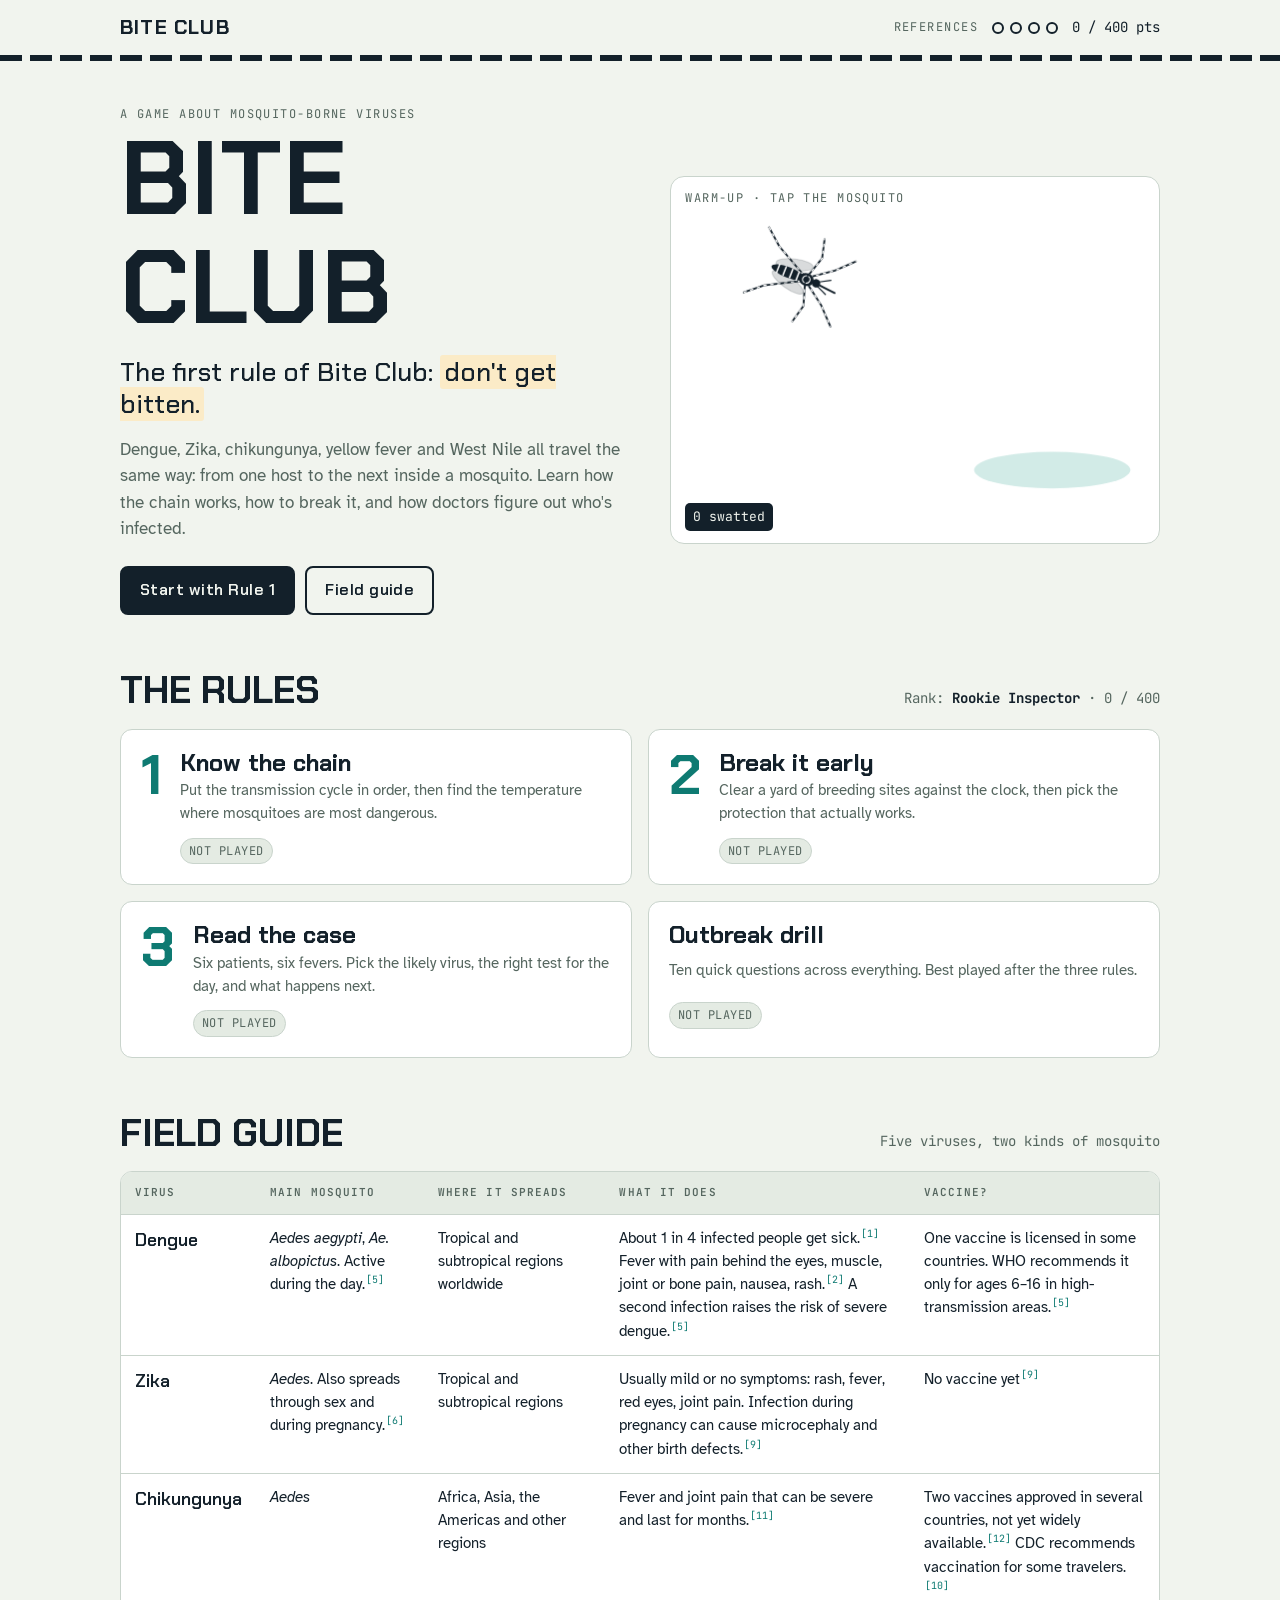
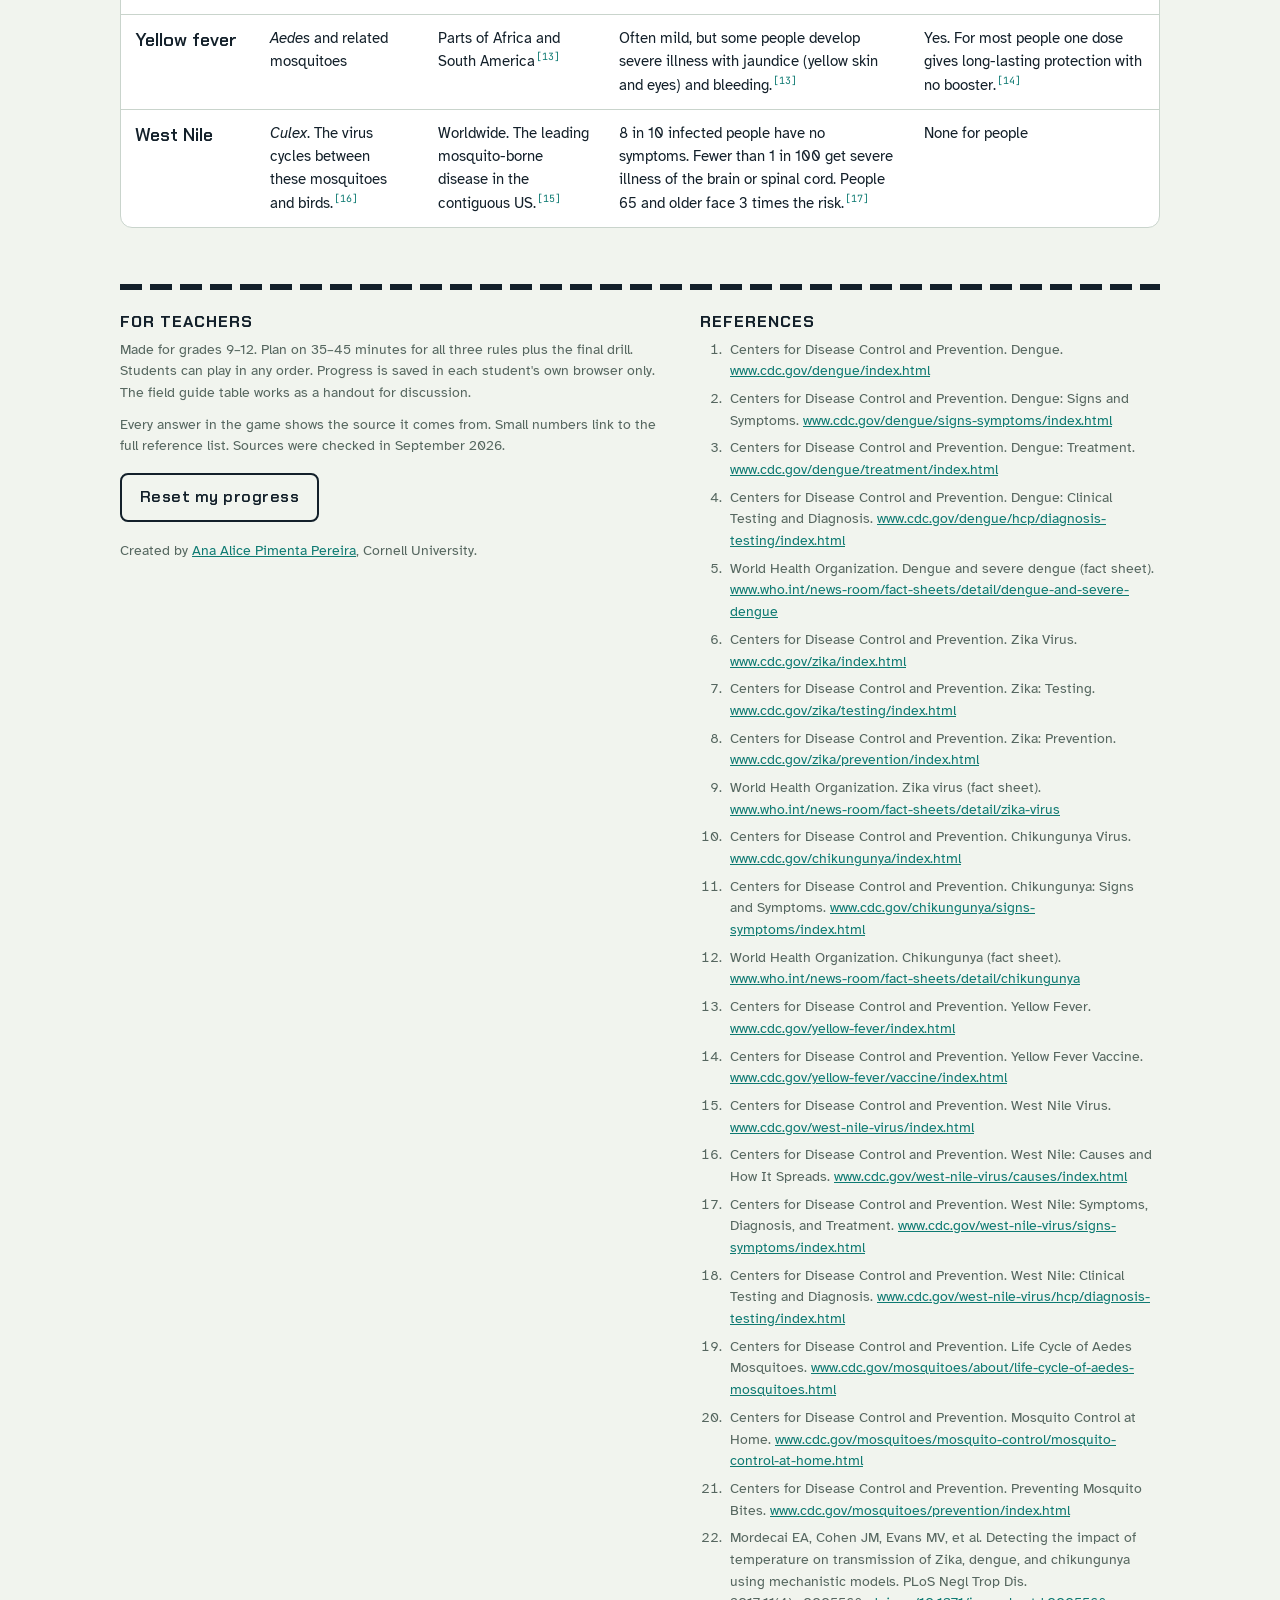
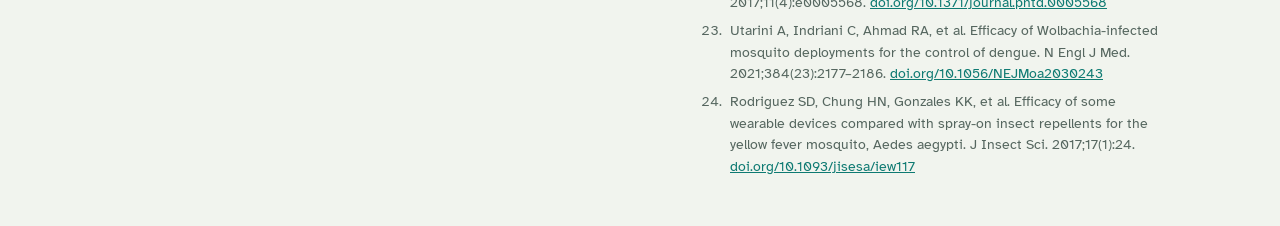
==== bite-club/index.html @ 8119bd15 "Replace Puerto Rico with a generic arbovirus area in Maya's case Co-Authored-By: Claude Opus 5.5 <no" ====
<!doctype html>
<html lang="en">
<head>
<meta charset="utf-8">
<meta name="viewport" content="width=device-width, initial-scale=1, viewport-fit=cover">
<meta name="description" content="Bite Club: a game for high school students about mosquito-borne viruses, how they spread, how to prevent them, and how they are diagnosed.">
<title>Bite Club</title>
<meta name="robots" content="noindex, nofollow">
<meta name="author" content="Ana Alice Pimenta Pereira">
<link rel="canonical" href="https://anapimentapereira.com/bite-club/">
<link rel="icon" href="../favicon.svg" type="image/svg+xml">
<meta property="og:type" content="website">
<meta property="og:site_name" content="Ana Alice Pimenta Pereira">
<meta property="og:url" content="https://anapimentapereira.com/bite-club/">
<meta property="og:title" content="Bite Club">
<meta property="og:description" content="A free game for high school students about how mosquitoes spread viruses, how to prevent bites, and how infections are diagnosed.">
<meta name="twitter:card" content="summary">

<link rel="preconnect" href="https://fonts.googleapis.com">
<link rel="preconnect" href="https://fonts.gstatic.com" crossorigin>
<link rel="stylesheet" href="https://fonts.googleapis.com/css2?family=Atkinson+Hyperlegible:ital,wght@0,400;0,700;1,400&family=Chakra+Petch:wght@500;600;700&family=JetBrains+Mono:wght@400;600&display=swap">
<style>
:root{
  --bg:#F1F4EE; --surface:#FFFFFF; --surface-2:#E4EBE3; --ink:#13202A; --muted:#55665F; --line:#C9D4CC;
  --water:#0E7A72; --water-soft:#D2EBE7; --amber:#B97C07; --amber-fill:#E9A21B; --amber-soft:#FBEBC7;
  --bite:#C43A2F; --bite-soft:#F7DCD8; --good:#2A7F47; --good-soft:#D8EFDF;
  --wing:rgba(19,32,42,.16); --band:#FFFFFF;
  --f-display:"Chakra Petch","Arial Narrow",system-ui,sans-serif;
  --f-body:"Atkinson Hyperlegible",system-ui,-apple-system,"Segoe UI",Roboto,sans-serif;
  --f-mono:"JetBrains Mono",ui-monospace,SFMono-Regular,Menlo,monospace;
}
@media (prefers-color-scheme:dark){
  :root:not([data-theme="light"]){
    color-scheme:dark;
    --bg:#0D1513; --surface:#15201D; --surface-2:#1C2A26; --ink:#E4EDE8; --muted:#93A7A0; --line:#2B3B36;
    --water:#3BC0B2; --water-soft:#12393A; --amber:#F2BE4A; --amber-fill:#F2BE4A; --amber-soft:#3A2E12;
    --bite:#F0705F; --bite-soft:#3E1C18; --good:#5CCB7F; --good-soft:#16331F;
    --wing:rgba(228,237,232,.18); --band:#0D1513;
  }
}
:root[data-theme="dark"]{
  color-scheme:dark;
  --bg:#0D1513; --surface:#15201D; --surface-2:#1C2A26; --ink:#E4EDE8; --muted:#93A7A0; --line:#2B3B36;
  --water:#3BC0B2; --water-soft:#12393A; --amber:#F2BE4A; --amber-fill:#F2BE4A; --amber-soft:#3A2E12;
  --bite:#F0705F; --bite-soft:#3E1C18; --good:#5CCB7F; --good-soft:#16331F;
  --wing:rgba(228,237,232,.18); --band:#0D1513;
}
*{box-sizing:border-box}
[hidden]{display:none!important}
html{-webkit-text-size-adjust:100%}
body{margin:0;background:var(--bg);color:var(--ink);font-family:var(--f-body);font-size:17px;line-height:1.55}
h1,h2,h3{font-family:var(--f-display);text-wrap:balance;margin:0;line-height:1.05}
p{margin:0}
a{color:var(--water)}
button{font:inherit;color:inherit}
:focus-visible{outline:3px solid var(--amber-fill);outline-offset:2px;border-radius:6px}
.wrap{max-width:1080px;margin:0 auto;padding-inline:20px}
@media (max-width:480px){.wrap{padding-inline:16px}}
.mono{font-family:var(--f-mono);font-variant-numeric:tabular-nums}
.eyebrow{font-family:var(--f-mono);font-size:12px;letter-spacing:.12em;text-transform:uppercase;color:var(--muted)}
.bands{height:6px;background:repeating-linear-gradient(90deg,var(--ink) 0 22px,transparent 22px 30px)}

/* top bar */
.topbar{position:sticky;top:env(safe-area-inset-top,0px);z-index:30;background:var(--bg)}
.topbar .wrap{display:flex;align-items:center;justify-content:space-between;gap:16px;padding-block:12px}
.brand{font-family:var(--f-display);font-weight:700;font-size:20px;letter-spacing:.06em;text-transform:uppercase;background:none;border:0;padding:0;cursor:pointer}
.hud{display:flex;align-items:center;gap:14px}
.pips{display:flex;gap:6px}
.pip{width:12px;height:12px;border-radius:50%;border:2px solid var(--ink)}
.pip.on{background:var(--ink)}
.total{font-family:var(--f-mono);font-size:14px;font-variant-numeric:tabular-nums}

/* buttons */
.btn{display:inline-flex;align-items:center;gap:8px;border:2px solid var(--ink);background:var(--ink);color:var(--bg);font-family:var(--f-display);font-weight:600;font-size:16px;letter-spacing:.03em;padding:10px 18px;border-radius:8px;cursor:pointer;text-decoration:none}
.btn:hover{filter:brightness(1.15)}
.btn.ghost{background:transparent;color:var(--ink)}
.btn.ghost:hover{background:var(--surface-2);filter:none}
.btn:disabled{opacity:.45;cursor:not-allowed}
.back{background:none;border:0;padding:6px 0;font-family:var(--f-mono);font-size:13px;letter-spacing:.06em;text-transform:uppercase;color:var(--muted);cursor:pointer}
.back:hover{color:var(--ink)}

/* hero */
.hero{display:grid;grid-template-columns:1.05fr 1fr;gap:36px;align-items:center;padding-block:44px 28px}
.hero h1{font-size:clamp(56px,9vw,104px);text-transform:uppercase;letter-spacing:.01em;font-weight:700}
.hero .rule1{font-family:var(--f-display);font-weight:500;font-size:clamp(20px,2.4vw,26px);margin-top:14px;line-height:1.25}
.hero .rule1 em{font-style:normal;background:var(--amber-soft);padding:0 4px;border-radius:3px}
.hero .lead{margin-top:16px;max-width:52ch;color:var(--muted)}
.hero .ctas{display:flex;flex-wrap:wrap;gap:10px;margin-top:24px}
.swat{position:relative;background:var(--surface);border:1px solid var(--line);border-radius:14px;aspect-ratio:4/3;max-width:100%;overflow:hidden;cursor:crosshair;touch-action:manipulation}
.swat canvas{position:absolute;inset:0;width:100%;height:100%;display:block}
.swat .cap{position:absolute;left:14px;right:14px;bottom:12px;display:flex;justify-content:space-between;align-items:flex-end;gap:12px;pointer-events:none}
.swat .cap .fact{font-size:14px;line-height:1.4;max-width:34ch;background:var(--surface);padding:6px 8px;border-radius:6px;border:1px solid var(--line)}
.swat .cap .fact:empty{display:none}
.swat .tag{position:absolute;left:14px;top:12px;pointer-events:none}
.swat .count{font-family:var(--f-mono);font-size:13px;background:var(--ink);color:var(--bg);padding:4px 8px;border-radius:5px;white-space:nowrap}
@media (max-width:820px){.hero{grid-template-columns:1fr;gap:24px;padding-block:28px 20px}}

/* rules grid */
.section{padding-block:28px}
.section-head{display:flex;align-items:baseline;justify-content:space-between;gap:16px;flex-wrap:wrap;margin-bottom:18px}
.section-head h2{font-size:clamp(28px,4vw,38px);text-transform:uppercase}
.rank{font-family:var(--f-mono);font-size:14px;color:var(--muted)}
.rank b{color:var(--ink)}
.rules{display:grid;grid-template-columns:repeat(2,1fr);gap:16px}
@media (max-width:700px){.rules{grid-template-columns:1fr}}
.rule{display:grid;grid-template-columns:auto 1fr;gap:4px 18px;text-align:left;background:var(--surface);border:1px solid var(--line);border-radius:12px;padding:20px;cursor:pointer;transition:transform .15s,border-color .15s}
.rule:hover{transform:translateY(-2px);border-color:var(--ink)}
.rule.no-num{grid-template-columns:1fr}
.rule .num{grid-row:1/span 3;font-family:var(--f-display);font-weight:700;font-size:56px;line-height:.9;color:var(--water)}
.rule h3{font-size:24px}
.rule p{color:var(--muted);font-size:15px}
.rule .status{display:flex;gap:8px;align-items:center;margin-top:8px;font-family:var(--f-mono);font-size:12px;letter-spacing:.06em;text-transform:uppercase}
.chip{display:inline-block;padding:3px 8px;border-radius:999px;border:1px solid var(--line);background:var(--surface-2);color:var(--muted);font-family:var(--f-mono);font-size:12px;letter-spacing:.04em;text-transform:uppercase}
.chip.done{background:var(--good-soft);border-color:var(--good);color:var(--good)}

/* field guide table */
.tablebox{overflow-x:auto;border:1px solid var(--line);border-radius:12px;background:var(--surface)}
table{border-collapse:collapse;width:100%;min-width:760px;font-size:15px}
th,td{text-align:left;vertical-align:top;padding:12px 14px;border-bottom:1px solid var(--line)}
tr:last-child td{border-bottom:0}
th{font-family:var(--f-mono);font-size:11px;letter-spacing:.1em;text-transform:uppercase;color:var(--muted);font-weight:600;background:var(--surface-2)}
td.v{font-family:var(--f-display);font-weight:600;font-size:18px;white-space:nowrap}
td i{font-style:italic}

/* mission views */
.mission{padding-block:22px 48px}
.mhead{display:grid;gap:10px;margin-block:8px 26px}
.mhead h2{font-size:clamp(34px,5.5vw,56px);text-transform:uppercase}
.mhead p{max-width:62ch;color:var(--muted)}
.part{background:var(--surface);border:1px solid var(--line);border-radius:14px;padding:22px;margin-bottom:20px}
@media (max-width:480px){.part{padding:16px}}
.part-head{display:flex;justify-content:space-between;align-items:baseline;gap:12px;flex-wrap:wrap;margin-bottom:6px}
.part h3{font-size:24px}
.part .sub{color:var(--muted);max-width:64ch;margin-bottom:16px}
.pts{font-family:var(--f-mono);font-size:13px;color:var(--muted)}
.pts b{color:var(--ink)}

/* cycle ordering */
.cyc{display:grid;grid-template-columns:1fr 1fr;gap:20px}
@media (max-width:760px){.cyc{grid-template-columns:1fr}}
.slots{list-style:none;margin:0;padding:0;display:grid;gap:8px;counter-reset:s}
.slot{display:grid;grid-template-columns:34px 1fr;gap:10px;align-items:center;min-height:54px;padding:8px 12px;border:2px dashed var(--line);border-radius:10px;font-size:15px}
.slot .n{font-family:var(--f-mono);font-weight:600;font-size:14px;width:28px;height:28px;border-radius:50%;display:grid;place-items:center;background:var(--surface-2);color:var(--muted)}
.slot.filled{border-style:solid;border-color:var(--water);background:var(--water-soft)}
.slot.filled .n{background:var(--water);color:var(--bg)}
.slot .tagline{display:block;font-family:var(--f-mono);font-size:11px;letter-spacing:.08em;text-transform:uppercase;color:var(--water)}
.slot.next{border-color:var(--ink)}
.pool{display:grid;gap:8px;align-content:start}
.card{text-align:left;padding:12px 14px;border:1px solid var(--line);border-radius:10px;background:var(--surface-2);cursor:pointer;font-size:15px;line-height:1.4}
.card:hover{border-color:var(--ink)}
.shake{animation:shake .35s}
@keyframes shake{0%,100%{transform:translateX(0)}25%{transform:translateX(-6px)}75%{transform:translateX(6px)}}
.loopnote{margin-top:12px;font-family:var(--f-mono);font-size:12px;color:var(--muted)}
.brackets{display:grid;grid-template-columns:repeat(2,1fr);gap:12px;margin-top:16px}
@media (max-width:600px){.brackets{grid-template-columns:1fr}}
.brk{padding:12px 14px;border-radius:10px;background:var(--surface-2);font-size:15px}
.brk b{font-family:var(--f-display);font-size:17px;display:block;margin-bottom:2px}

/* mcq */
.q-text{font-weight:700;font-size:18px;margin-bottom:12px;max-width:66ch}
.opts{display:grid;gap:8px}
.opt{display:grid;grid-template-columns:24px 1fr;gap:10px;align-items:start;text-align:left;padding:12px 14px;border:1px solid var(--line);border-radius:10px;background:var(--surface);cursor:pointer;font-size:16px;line-height:1.4}
.opt:hover:not(:disabled){border-color:var(--ink);background:var(--surface-2)}
.opt:disabled{cursor:default}
.opt-mark{width:22px;height:22px;border-radius:50%;border:2px solid var(--line);display:grid;place-items:center;font-family:var(--f-mono);font-size:13px;font-weight:600;margin-top:1px}
.opt.correct{border-color:var(--good);background:var(--good-soft)}
.opt.correct .opt-mark{border-color:var(--good);background:var(--good);color:var(--bg)}
.opt.correct .opt-mark::after{content:"✓"}
.opt.wrong{border-color:var(--bite);background:var(--bite-soft)}
.opt.wrong .opt-mark{border-color:var(--bite);background:var(--bite);color:var(--bg)}
.opt.wrong .opt-mark::after{content:"✕"}
.opt.sel .opt-mark{border-color:var(--ink);background:var(--ink)}
.opt.missed{border-style:dashed;border-color:var(--good)}
.opt .why{display:block;font-size:14px;color:var(--muted);margin-top:4px}
.fb{margin-top:12px;padding:12px 14px;border-radius:10px;font-size:15px;max-width:72ch}
.fb-good{background:var(--good-soft)}
.fb-bad{background:var(--bite-soft)}
.fb-info{background:var(--surface-2)}
.row{display:flex;flex-wrap:wrap;gap:10px;align-items:center;margin-top:16px}

/* temperature lab */
.lab{display:grid;grid-template-columns:1fr;gap:16px}
.slider-row{display:grid;grid-template-columns:auto 1fr auto;gap:14px;align-items:center}
.slider-row label{font-family:var(--f-mono);font-size:13px;color:var(--muted)}
.tempval{font-family:var(--f-display);font-weight:700;font-size:34px;min-width:4.2ch;text-align:right;font-variant-numeric:tabular-nums}
input[type=range]{width:100%;accent-color:var(--water);height:28px}
.stats{display:grid;grid-template-columns:repeat(3,1fr);gap:10px}
@media (max-width:600px){.stats{grid-template-columns:1fr}}
.stat{padding:12px 14px;border-radius:10px;background:var(--surface-2)}
.stat .k{font-size:13px;color:var(--muted);line-height:1.3}
.stat .val{font-family:var(--f-mono);font-size:26px;font-weight:600;margin-top:4px;font-variant-numeric:tabular-nums}
.stat.hot .val{color:var(--bite)}
.svgbox{overflow-x:auto}
.svgbox svg{display:block;width:100%;min-width:520px;height:auto}
svg .ax{fill:var(--muted);font-family:var(--f-mono);font-size:11px}
svg .axl{fill:var(--muted);font-family:var(--f-body);font-size:12px}
svg .grid{stroke:var(--line);stroke-width:1}
svg .ink{fill:var(--ink)}
.note{font-size:13px;color:var(--muted);max-width:72ch}

/* yard game */
.yard-hud{display:grid;grid-template-columns:repeat(3,1fr);gap:10px;margin-bottom:14px}
.yard-hud .stat .val{font-size:24px}
.yard-wrap{position:relative}
.yard{display:grid;grid-template-columns:repeat(4,1fr);gap:10px;padding:12px;border-radius:12px;background:var(--surface-2)}
@media (max-width:760px){.yard{grid-template-columns:repeat(3,1fr)}}
@media (max-width:480px){.yard{grid-template-columns:repeat(2,1fr)}}
.tile{display:grid;justify-items:center;gap:6px;padding:14px 8px 12px;border:1px solid var(--line);border-radius:10px;background:var(--surface);cursor:pointer;font-size:14px;line-height:1.25;text-align:center;min-height:120px;position:relative}
.tile:hover:not(:disabled){border-color:var(--ink)}
.tile:disabled{cursor:default}
.tile svg{width:52px;height:52px;color:var(--ink)}
.tile svg .s{fill:none;stroke:currentColor;stroke-width:2.2;stroke-linecap:round;stroke-linejoin:round}
.tile svg .w,.tile svg .wk{fill:var(--water);opacity:.6;stroke:none;transition:opacity .3s}
.tile.tipped{background:var(--good-soft);border-color:var(--good)}
.tile.tipped svg .w{opacity:0}
.tile.oops{background:var(--bite-soft);border-color:var(--bite)}
.tile .flag{position:absolute;top:6px;right:6px}
.tile .flag:empty{display:none}
.yard-cover{position:absolute;inset:0;display:grid;place-items:center;background:color-mix(in srgb,var(--bg) 78%,transparent);border-radius:12px;padding:16px;text-align:center}
.yard-cover .box{display:grid;gap:12px;justify-items:center;max-width:44ch}
.results{display:grid;gap:8px;margin-top:14px}
.res{display:grid;grid-template-columns:auto 1fr;gap:10px;align-items:start;font-size:15px;padding:10px 12px;border-radius:8px;background:var(--surface-2)}
.res b{font-family:var(--f-display)}

/* scenarios */
.scen-top{display:flex;justify-content:space-between;gap:12px;align-items:baseline;flex-wrap:wrap}
.scen-title{font-family:var(--f-display);font-weight:600;font-size:21px;margin:6px 0 12px;max-width:60ch;line-height:1.25}

/* diagnosis */
.dx-grid{display:grid;grid-template-columns:minmax(0,300px) minmax(0,1fr);gap:20px;align-items:start}
@media (max-width:820px){.dx-grid{grid-template-columns:1fr}}
.chart{border:1px solid var(--line);border-radius:10px;overflow:hidden;background:var(--surface)}
.chart .ch-head{padding:12px 14px;background:var(--ink);color:var(--bg)}
.chart .ch-head .who{font-family:var(--f-display);font-weight:600;font-size:20px}
.chart .ch-head .id{font-family:var(--f-mono);font-size:11px;letter-spacing:.1em;opacity:.8}
.chart dl{margin:0;display:grid;grid-template-columns:auto 1fr}
.chart dt,.chart dd{margin:0;padding:8px 14px;border-bottom:1px solid var(--line);font-size:14px}
.chart dt{font-family:var(--f-mono);font-size:11px;letter-spacing:.08em;text-transform:uppercase;color:var(--muted);padding-top:10px}
.chart dd{padding-left:0}
.chart .story{padding:12px 14px;font-size:15px}
.legend{display:flex;flex-wrap:wrap;gap:6px 16px;font-size:13px;color:var(--muted);margin-top:8px}
.legend span{display:inline-flex;align-items:center;gap:6px}
.legend i{width:14px;height:10px;border-radius:2px;display:inline-block}

/* final */
.qhead{display:flex;justify-content:space-between;gap:12px;align-items:center;margin-bottom:14px;flex-wrap:wrap}
.streak{font-family:var(--f-mono);font-size:13px;padding:4px 10px;border-radius:999px;background:var(--amber-soft);color:var(--ink)}
.bar{height:6px;border-radius:3px;background:var(--surface-2);overflow:hidden;margin-bottom:18px}
.bar i{display:block;height:100%;background:var(--water);transition:width .3s}
.bigscore{font-family:var(--f-display);font-weight:700;font-size:64px;line-height:1}

.done-banner{display:flex;flex-wrap:wrap;justify-content:space-between;align-items:center;gap:14px;padding:18px 20px;border-radius:14px;background:var(--ink);color:var(--bg)}
.done-banner h3{font-size:24px}
.done-banner .btn{background:var(--bg);color:var(--ink);border-color:var(--bg)}

.src{display:block;margin-top:8px;font-family:var(--f-mono);font-size:12px;letter-spacing:.02em;color:var(--muted);line-height:1.5}
.src a{color:inherit;text-decoration:underline;text-decoration-color:var(--water);text-underline-offset:2px}
.src a:hover{color:var(--water)}
.src .rn{color:var(--water);font-weight:600}
sup.cite{font-family:var(--f-mono);font-size:10px;line-height:0;margin-left:1px}
sup.cite a{color:var(--water);text-decoration:none}
sup.cite a:hover{text-decoration:underline}
.swat .cap .fact .src{margin-top:4px;font-size:11px}
.swat .cap .fact{pointer-events:auto}
.refs{margin:0;padding-left:26px;display:grid;gap:6px;font-size:14px}
.refs li{padding-left:4px;scroll-margin-top:90px}
.refs li:target{background:var(--amber-soft);border-radius:4px}
.refs a{word-break:break-word}
footer{padding-block:28px 48px;color:var(--muted);font-size:14px}
footer .cols{display:grid;grid-template-columns:1.2fr 1fr;gap:28px}
@media (max-width:760px){footer .cols{grid-template-columns:1fr}}
footer h3{font-size:16px;color:var(--ink);text-transform:uppercase;letter-spacing:.06em;margin-bottom:8px}
footer ul{margin:0;padding-left:18px;display:grid;gap:4px}

#toast{position:fixed;left:50%;bottom:calc(20px + env(safe-area-inset-bottom,0px));transform:translateX(-50%) translateY(20px);opacity:0;transition:all .25s;background:var(--ink);color:var(--bg);padding:10px 16px;border-radius:8px;font-size:15px;max-width:min(520px,calc(100% - 32px));z-index:50;pointer-events:none}
#toast.show{opacity:1;transform:translateX(-50%) translateY(0)}
@media (prefers-reduced-motion:reduce){*{animation:none!important;transition:none!important}}
</style>

</head>
<body>
<header class="topbar">
  <div class="wrap">
    <button class="brand" id="brand" type="button" aria-label="Bite Club home">Bite Club</button>
    <div class="hud">
      <a href="#refs" class="eyebrow" style="text-decoration:none">References</a>
      <div class="pips" id="pips" aria-label="Rules completed"></div>
      <span class="total" id="total">0 / 400 pts</span>
    </div>
  </div>
  <div class="bands" aria-hidden="true"></div>
</header>

<main>
<!-- HUB -->
<section id="view-hub">
  <div class="wrap">
    <div class="hero">
      <div>
        <p class="eyebrow">A game about mosquito-borne viruses</p>
        <h1>Bite<br>Club</h1>
        <p class="rule1">The first rule of Bite Club: <em>don't get bitten.</em></p>
        <p class="lead">Dengue, Zika, chikungunya, yellow fever and West Nile all travel the same way: from one host to the next inside a mosquito. Learn how the chain works, how to break it, and how doctors figure out who's infected.</p>
        <div class="ctas">
          <button class="btn" type="button" data-go="cycle">Start with Rule 1</button>
          <a class="btn ghost" href="#guide">Field guide</a>
        </div>
      </div>
      <div class="swat" id="swat" role="img" aria-label="A mosquito flying around. Tap it to swat it and reveal a fact.">
        <canvas id="swatCanvas"></canvas>
        <div class="tag eyebrow">Warm-up · tap the mosquito</div>
        <div class="cap"><p class="fact" id="swatFact" aria-live="polite"></p><span class="count" id="swatCount">0 swatted</span></div>
      </div>
    </div>
  </div>

  <div class="wrap section">
    <div class="section-head">
      <h2>The rules</h2>
      <p class="rank" id="rankLine">Rank: <b>Rookie Inspector</b></p>
    </div>
    <div class="rules" id="rules"></div>
  </div>

  <div class="wrap section" id="guide">
    <div class="section-head"><h2>Field guide</h2><p class="rank">Five viruses, two kinds of mosquito</p></div>
    <div class="tablebox">
      <table>
        <thead><tr><th>Virus</th><th>Main mosquito</th><th>Where it spreads</th><th>What it does</th><th>Vaccine?</th></tr></thead>
        <tbody>
          <tr><td class="v">Dengue</td><td><i>Aedes aegypti</i>, <i>Ae. albopictus</i>. Active during the day.<sup class="cite" data-r="who-dengue"></sup></td><td>Tropical and subtropical regions worldwide</td><td>About 1 in 4 infected people get sick.<sup class="cite" data-r="cdc-dengue"></sup> Fever with pain behind the eyes, muscle, joint or bone pain, nausea, rash.<sup class="cite" data-r="cdc-dengue-sx"></sup> A second infection raises the risk of severe dengue.<sup class="cite" data-r="who-dengue"></sup></td><td>One vaccine is licensed in some countries. WHO recommends it only for ages 6–16 in high-transmission areas.<sup class="cite" data-r="who-dengue"></sup></td></tr>
          <tr><td class="v">Zika</td><td><i>Aedes</i>. Also spreads through sex and during pregnancy.<sup class="cite" data-r="cdc-zika"></sup></td><td>Tropical and subtropical regions</td><td>Usually mild or no symptoms: rash, fever, red eyes, joint pain. Infection during pregnancy can cause microcephaly and other birth defects.<sup class="cite" data-r="who-zika"></sup></td><td>No vaccine yet<sup class="cite" data-r="who-zika"></sup></td></tr>
          <tr><td class="v">Chikungunya</td><td><i>Aedes</i></td><td>Africa, Asia, the Americas and other regions</td><td>Fever and joint pain that can be severe and last for months.<sup class="cite" data-r="cdc-chik-sx"></sup></td><td>Two vaccines approved in several countries, not yet widely available.<sup class="cite" data-r="who-chik"></sup> CDC recommends vaccination for some travelers.<sup class="cite" data-r="cdc-chik"></sup></td></tr>
          <tr><td class="v">Yellow fever</td><td><i>Aedes</i> and related mosquitoes</td><td>Parts of Africa and South America<sup class="cite" data-r="cdc-yf"></sup></td><td>Often mild, but some people develop severe illness with jaundice (yellow skin and eyes) and bleeding.<sup class="cite" data-r="cdc-yf"></sup></td><td>Yes. For most people one dose gives long-lasting protection with no booster.<sup class="cite" data-r="cdc-yf-vax"></sup></td></tr>
          <tr><td class="v">West Nile</td><td><i>Culex</i>. The virus cycles between these mosquitoes and birds.<sup class="cite" data-r="cdc-wnv-cause"></sup></td><td>Worldwide. The leading mosquito-borne disease in the contiguous US.<sup class="cite" data-r="cdc-wnv"></sup></td><td>8 in 10 infected people have no symptoms. Fewer than 1 in 100 get severe illness of the brain or spinal cord. People 65 and older face 3 times the risk.<sup class="cite" data-r="cdc-wnv-sx"></sup></td><td>None for people</td></tr>
        </tbody>
      </table>
    </div>
  </div>
</section>

<!-- RULE 1: CYCLE -->
<section id="view-cycle" hidden>
  <div class="wrap mission">
    <button class="back" type="button" data-go="hub">← All rules</button>
    <div class="mhead">
      <p class="eyebrow">Rule 1 of 3 · The transmission cycle</p>
      <h2>Know the chain</h2>
      <p>A mosquito doesn't make viruses. It carries them from one infected person to the next. Every link in that chain takes time, and each one is a place where the chain can break.</p>
    </div>

    <div class="part">
      <div class="part-head"><h3>Part A: Put the chain in order</h3><span class="pts" id="cyA-pts">up to <b>50</b> pts</span></div>
      <p class="sub">Dengue is spreading through a neighborhood. Tap the steps in the order they happen, starting with an infected person. Wrong picks cost points.</p>
      <div class="cyc">
        <ol class="slots" id="cy-slots"></ol>
        <div>
          <div class="pool" id="cy-pool"></div>
          <p class="loopnote" id="cy-loop">After step 6 the chain loops back to step 1.</p>
        </div>
      </div>
      <div id="cy-after" hidden>
        <div class="brackets">
          <div class="brk"><b>Extrinsic incubation period (steps 3–4)</b>The time inside the mosquito before it can pass the virus on. It often takes about a week, and it gets shorter as temperature rises (see Part C).<sup class="cite" data-r="cdc-wnv-cause"></sup><sup class="cite" data-r="mordecai"></sup></div>
          <div class="brk"><b>Intrinsic incubation period (step 6)</b>The time inside a person before they get sick. For dengue, usually 4 to 10 days.<sup class="cite" data-r="who-dengue"></sup></div>
        </div>
        <p class="src" data-src="who-dengue cdc-dengue-tx cdc-aedes"></p>
        <div class="row"><button class="btn ghost" type="button" id="cy-reset">Replay Part A</button></div>
      </div>
    </div>

    <div class="part">
      <div class="part-head"><h3>Part B: The dead end</h3><span class="pts" id="cyB-pts">up to <b>10</b> pts</span></div>
      <p class="sub">West Nile virus runs a different loop: <i>Culex</i> mosquitoes pass it between birds. People get bitten by accident.</p>
      <div id="cy-wnv"></div>
    </div>

    <div class="part">
      <div class="part-head"><h3>Part C: Temperature lab</h3><span class="pts" id="cyC-pts">up to <b>40</b> pts</span></div>
      <p class="sub">An infected mosquito is only dangerous if it lives long enough to finish the extrinsic incubation period. Warmth speeds up the virus but also wears out the mosquito. Slide the temperature and find where an infected mosquito is most likely to become infectious. Then lock it in to reveal the full curve.</p>
      <div class="lab">
        <div class="slider-row">
          <label for="temp">18 °C</label>
          <input type="range" id="temp" min="18" max="36" step="0.5" value="22">
          <label for="temp">36 °C</label>
        </div>
        <div class="stats">
          <div class="stat"><div class="k">Temperature</div><div class="val" id="t-val">22.0 °C</div></div>
          <div class="stat"><div class="k">Extrinsic incubation period</div><div class="val" id="t-eip">–</div></div>
          <div class="stat"><div class="k">Average mosquito lifespan</div><div class="val" id="t-life">–</div></div>
        </div>
        <div class="stat hot"><div class="k">Chance an infected mosquito lives long enough to become infectious</div><div class="val" id="t-chance">–</div></div>
        <div class="svgbox"><svg id="t-svg" viewBox="0 0 600 250" role="img" aria-label="Chart of transmission chance by temperature"></svg></div>
        <div class="row"><button class="btn" type="button" id="t-lock">Lock in this temperature</button></div>
        <div id="t-fb"></div>
        <p class="note">This is a simplified teaching model for dengue in <i>Aedes aegypti</i>. Its shape follows real data: Mordecai et al. (2017) found that dengue, Zika and chikungunya spread between about 18 and 34 °C, with the most transmission between 26 and 29 °C. The exact numbers here are for illustration, not forecasting.</p>
        <p class="src" data-src="mordecai"></p>
      </div>
    </div>
    <div id="cy-done"></div>
  </div>
</section>

<!-- RULE 2: PREVENT -->
<section id="view-prevent" hidden>
  <div class="wrap mission">
    <button class="back" type="button" data-go="hub">← All rules</button>
    <div class="mhead">
      <p class="eyebrow">Rule 2 of 3 · Prevention</p>
      <h2>Break it early</h2>
      <p><i>Aedes</i> females lay their eggs on the inside walls of containers, just above the water line. The eggs become adult mosquitoes in 7 to 10 days.<sup class="cite" data-r="cdc-aedes"></sup> Take away the water and you take away the next generation.</p>
    </div>

    <div class="part">
      <div class="part-head"><h3>Part A: Tip &amp; Toss</h3><span class="pts" id="pvA-pts">up to <b>60</b> pts</span></div>
      <p class="sub">You have 40 seconds to clear this yard. Tap everything that's holding standing water. Every second a container stays wet, more mosquitoes hatch. Careful: some things are already safe, and tapping them wastes time.</p>
      <div class="yard-hud">
        <div class="stat"><div class="k">Time left</div><div class="val" id="yd-time">40.0 s</div></div>
        <div class="stat hot"><div class="k">Mosquitoes hatched</div><div class="val" id="yd-mosq">0</div></div>
        <div class="stat"><div class="k">Points</div><div class="val" id="yd-pts">0</div></div>
      </div>
      <div class="yard-wrap">
        <div class="yard" id="yard"></div>
        <div class="yard-cover" id="yd-cover"><div class="box"><p><b>Ready?</b> 8 things in this yard are breeding sites. Find them fast.</p><button class="btn" type="button" id="yd-start">Start the clock</button></div></div>
      </div>
      <div id="yd-results"></div>
    </div>

    <div class="part">
      <div class="part-head"><h3>Part B: Pack your protection</h3><span class="pts" id="pvB-pts">up to <b>40</b> pts</span></div>
      <p class="sub">For each situation, select <b>every</b> option that actually helps, then check your answer. Some popular products don't work.</p>
      <div id="scen"></div>
    </div>
    <div id="pv-done"></div>
  </div>
</section>

<!-- RULE 3: DIAGNOSE -->
<section id="view-diagnose" hidden>
  <div class="wrap mission">
    <button class="back" type="button" data-go="hub">← All rules</button>
    <div class="mhead">
      <p class="eyebrow">Rule 3 of 3 · Diagnosis</p>
      <h2>Read the case</h2>
      <p>These viruses cause similar fevers, so doctors use clues: where the patient has been, what hurts, and how many days they've been sick. The day matters most for testing. Early on you look for the virus itself. Later, you look for the antibodies the body made against it.</p>
    </div>

    <div class="part">
      <div class="part-head"><h3>Lab cheat sheet</h3><span class="pts">Dengue timeline, day 0 = first day of fever</span></div>
      <div class="svgbox"><svg id="tl-svg" viewBox="0 0 640 220" role="img" aria-label="Timeline showing when each dengue test works"></svg></div>
      <div class="legend">
        <span><i style="background:var(--water)"></i>RT-PCR finds the virus's genetic material</span>
        <span><i style="background:var(--water);opacity:.5"></i>NS1 finds a dengue protein</span>
        <span><i style="background:var(--amber-fill)"></i>IgM antibodies (the body's early response)</span>
      </div>
      <p class="src" data-src="cdc-dengue-dx cdc-dengue-sx who-dengue"></p>
    </div>

    <div class="part" id="dx-part">
      <div class="part-head"><h3 id="dx-progress">Case 1 of 6</h3><span class="pts" id="dx-pts">up to <b>100</b> pts</span></div>
      <div class="dx-grid">
        <div class="chart" id="dx-chart"></div>
        <div>
          <div id="dx-q"></div>
          <div class="row"><button class="btn" type="button" id="dx-next" hidden>Next</button></div>
        </div>
      </div>
    </div>
    <div id="dx-done"></div>
    <p class="note">These patients are made up for practice. If you or someone you know has a fever after mosquito bites or travel, see a doctor. This game is not medical advice.</p>
  </div>
</section>

<!-- FINAL -->
<section id="view-final" hidden>
  <div class="wrap mission">
    <button class="back" type="button" data-go="hub">← All rules</button>
    <div class="mhead">
      <p class="eyebrow">Final challenge · 10 questions</p>
      <h2>Outbreak drill</h2>
      <p>A mix of everything: the cycle, prevention and diagnosis. Build a streak for bragging rights. Each correct answer is worth 10 points.</p>
    </div>
    <div class="part" id="fq"></div>
  </div>
</section>
</main>

<footer>
  <div class="wrap">
    <div class="bands" aria-hidden="true" style="margin-bottom:24px"></div>
    <div class="cols">
      <div>
        <h3>For teachers</h3>
        <p>Made for grades 9–12. Plan on 35–45 minutes for all three rules plus the final drill. Students can play in any order. Progress is saved in each student's own browser only. The field guide table works as a handout for discussion.</p>
        <p style="margin-top:10px">Every answer in the game shows the source it comes from. Small numbers link to the full reference list. Sources were checked in September 2026.</p>
        <div class="row"><button class="btn ghost" type="button" id="reset">Reset my progress</button></div>
        <p style="margin-top:18px">Created by <a href="/">Ana Alice Pimenta Pereira</a>, Cornell University.</p>
      </div>
      <div id="refs">
        <h3>References</h3>
        <ol class="refs" id="refList"></ol>
      </div>
    </div>
  </div>
</footer>
<div id="toast" role="status" aria-live="polite"></div>

<script>
(function(){
"use strict";
const $ = s => document.querySelector(s);
const el = (tag, cls, html) => { const e = document.createElement(tag); if (cls) e.className = cls; if (html != null) e.innerHTML = html; return e; };
const shuffle = a => { for (let i = a.length - 1; i > 0; i--) { const j = Math.floor(Math.random() * (i + 1)); [a[i], a[j]] = [a[j], a[i]]; } return a; };
const clamp = (v, a, b) => Math.max(a, Math.min(b, v));
const reduced = window.matchMedia && matchMedia('(prefers-reduced-motion: reduce)').matches;

/* ---------- references ---------- */
const REF_LIST = [
  ['cdc-dengue', 'CDC: Dengue', 'Centers for Disease Control and Prevention. Dengue.', 'https://www.cdc.gov/dengue/index.html'],
  ['cdc-dengue-sx', 'CDC: Dengue symptoms', 'Centers for Disease Control and Prevention. Dengue: Signs and Symptoms.', 'https://www.cdc.gov/dengue/signs-symptoms/index.html'],
  ['cdc-dengue-tx', 'CDC: Dengue treatment', 'Centers for Disease Control and Prevention. Dengue: Treatment.', 'https://www.cdc.gov/dengue/treatment/index.html'],
  ['cdc-dengue-dx', 'CDC: Dengue testing', 'Centers for Disease Control and Prevention. Dengue: Clinical Testing and Diagnosis.', 'https://www.cdc.gov/dengue/hcp/diagnosis-testing/index.html'],
  ['who-dengue', 'WHO: Dengue fact sheet', 'World Health Organization. Dengue and severe dengue (fact sheet).', 'https://www.who.int/news-room/fact-sheets/detail/dengue-and-severe-dengue'],
  ['cdc-zika', 'CDC: Zika', 'Centers for Disease Control and Prevention. Zika Virus.', 'https://www.cdc.gov/zika/index.html'],
  ['cdc-zika-test', 'CDC: Zika testing', 'Centers for Disease Control and Prevention. Zika: Testing.', 'https://www.cdc.gov/zika/testing/index.html'],
  ['cdc-zika-prev', 'CDC: Zika prevention', 'Centers for Disease Control and Prevention. Zika: Prevention.', 'https://www.cdc.gov/zika/prevention/index.html'],
  ['who-zika', 'WHO: Zika fact sheet', 'World Health Organization. Zika virus (fact sheet).', 'https://www.who.int/news-room/fact-sheets/detail/zika-virus'],
  ['cdc-chik', 'CDC: Chikungunya', 'Centers for Disease Control and Prevention. Chikungunya Virus.', 'https://www.cdc.gov/chikungunya/index.html'],
  ['cdc-chik-sx', 'CDC: Chikungunya symptoms', 'Centers for Disease Control and Prevention. Chikungunya: Signs and Symptoms.', 'https://www.cdc.gov/chikungunya/signs-symptoms/index.html'],
  ['who-chik', 'WHO: Chikungunya fact sheet', 'World Health Organization. Chikungunya (fact sheet).', 'https://www.who.int/news-room/fact-sheets/detail/chikungunya'],
  ['cdc-yf', 'CDC: Yellow fever', 'Centers for Disease Control and Prevention. Yellow Fever.', 'https://www.cdc.gov/yellow-fever/index.html'],
  ['cdc-yf-vax', 'CDC: Yellow fever vaccine', 'Centers for Disease Control and Prevention. Yellow Fever Vaccine.', 'https://www.cdc.gov/yellow-fever/vaccine/index.html'],
  ['cdc-wnv', 'CDC: West Nile', 'Centers for Disease Control and Prevention. West Nile Virus.', 'https://www.cdc.gov/west-nile-virus/index.html'],
  ['cdc-wnv-cause', 'CDC: How West Nile spreads', 'Centers for Disease Control and Prevention. West Nile: Causes and How It Spreads.', 'https://www.cdc.gov/west-nile-virus/causes/index.html'],
  ['cdc-wnv-sx', 'CDC: West Nile symptoms', 'Centers for Disease Control and Prevention. West Nile: Symptoms, Diagnosis, and Treatment.', 'https://www.cdc.gov/west-nile-virus/signs-symptoms/index.html'],
  ['cdc-wnv-dx', 'CDC: West Nile testing', 'Centers for Disease Control and Prevention. West Nile: Clinical Testing and Diagnosis.', 'https://www.cdc.gov/west-nile-virus/hcp/diagnosis-testing/index.html'],
  ['cdc-aedes', 'CDC: Aedes life cycle', 'Centers for Disease Control and Prevention. Life Cycle of Aedes Mosquitoes.', 'https://www.cdc.gov/mosquitoes/about/life-cycle-of-aedes-mosquitoes.html'],
  ['cdc-home', 'CDC: Mosquito control at home', 'Centers for Disease Control and Prevention. Mosquito Control at Home.', 'https://www.cdc.gov/mosquitoes/mosquito-control/mosquito-control-at-home.html'],
  ['cdc-bites', 'CDC: Preventing mosquito bites', 'Centers for Disease Control and Prevention. Preventing Mosquito Bites.', 'https://www.cdc.gov/mosquitoes/prevention/index.html'],
  ['mordecai', 'Mordecai et al. 2017', 'Mordecai EA, Cohen JM, Evans MV, et al. Detecting the impact of temperature on transmission of Zika, dengue, and chikungunya using mechanistic models. PLoS Negl Trop Dis. 2017;11(4):e0005568.', 'https://doi.org/10.1371/journal.pntd.0005568'],
  ['utarini', 'Utarini et al. 2021', 'Utarini A, Indriani C, Ahmad RA, et al. Efficacy of Wolbachia-infected mosquito deployments for the control of dengue. N Engl J Med. 2021;384(23):2177–2186.', 'https://doi.org/10.1056/NEJMoa2030243'],
  ['rodriguez', 'Rodriguez et al. 2017', 'Rodriguez SD, Chung HN, Gonzales KK, et al. Efficacy of some wearable devices compared with spray-on insect repellents for the yellow fever mosquito, Aedes aegypti. J Insect Sci. 2017;17(1):24.', 'https://doi.org/10.1093/jisesa/iew117']
];
const REFS = {};
REF_LIST.forEach((r, i) => { REFS[r[0]] = { n:i + 1, label:r[1], full:r[2], url:r[3] }; });
const refLink = k => { const r = REFS[k]; return r ? '<a href="' + r.url + '" target="_blank" rel="noopener"><span class="rn">[' + r.n + ']</span> ' + r.label + '</a>' : ''; };
function src(keys){
  if (!keys) return '';
  const ks = (Array.isArray(keys) ? keys : keys.split(/\s+/)).filter(k => REFS[k]);
  return ks.length ? '<span class="src">' + (ks.length > 1 ? 'Sources: ' : 'Source: ') + ks.map(refLink).join(' · ') + '</span>' : '';
}
function renderRefs(){
  $('#refList').innerHTML = REF_LIST.map(r => '<li id="ref-' + REFS[r[0]].n + '">' + r[2] + ' <a href="' + r[3] + '" target="_blank" rel="noopener">' + r[3].replace(/^https:\/\//, '') + '</a></li>').join('');
  document.querySelectorAll('sup.cite[data-r]').forEach(s => { const r = REFS[s.dataset.r]; if (r) s.innerHTML = '<a href="#ref-' + r.n + '" title="' + r.label + '">[' + r.n + ']</a>'; });
  document.querySelectorAll('.src[data-src]').forEach(p => { p.outerHTML = src(p.dataset.src); });
}

/* ---------- state ---------- */
const KEY = 'biteclub-v1';
const MISSIONS = ['cycle', 'prevent', 'diagnose', 'final'];
function fresh(){ return { scores:{cycle:0,prevent:0,diagnose:0,final:0}, done:{cycle:false,prevent:false,diagnose:false,final:false}, swats:0 }; }
let S = fresh();
try {
  const raw = JSON.parse(localStorage.getItem(KEY));
  if (raw) { Object.assign(S.scores, raw.scores || {}); Object.assign(S.done, raw.done || {}); S.swats = raw.swats || 0; }
} catch(e) {}
function save(){ try { localStorage.setItem(KEY, JSON.stringify(S)); } catch(e) {} }
function record(m, pts){
  S.scores[m] = Math.max(S.scores[m], Math.round(pts));
  S.done[m] = true; save(); renderHud(); renderRules();
}
const total = () => MISSIONS.reduce((a, m) => a + S.scores[m], 0);
function rankName(t){
  if (t >= 340) return 'Chain Breaker';
  if (t >= 250) return 'Vector Control Officer';
  if (t >= 150) return 'Field Tech';
  return 'Rookie Inspector';
}

let toastT;
function toast(msg){
  const t = $('#toast'); t.textContent = msg; t.classList.add('show');
  clearTimeout(toastT); toastT = setTimeout(() => t.classList.remove('show'), 2600);
}

function renderHud(){
  const pips = $('#pips'); pips.innerHTML = '';
  MISSIONS.forEach(m => { const p = el('span', 'pip' + (S.done[m] ? ' on' : '')); p.title = m; pips.append(p); });
  pips.setAttribute('aria-label', MISSIONS.filter(m => S.done[m]).length + ' of 4 completed');
  $('#total').textContent = total() + ' / 400 pts';
  $('#rankLine').innerHTML = 'Rank: <b>' + rankName(total()) + '</b> · ' + total() + ' / 400';
}

const RULE_CARDS = [
  {m:'cycle', n:'1', t:'Know the chain', d:'Put the transmission cycle in order, then find the temperature where mosquitoes are most dangerous.'},
  {m:'prevent', n:'2', t:'Break it early', d:'Clear a yard of breeding sites against the clock, then pick the protection that actually works.'},
  {m:'diagnose', n:'3', t:'Read the case', d:'Six patients, six fevers. Pick the likely virus, the right test for the day, and what happens next.'},
  {m:'final', n:'', t:'Outbreak drill', d:'Ten quick questions across everything. Best played after the three rules.'}
];
function renderRules(){
  const host = $('#rules'); host.innerHTML = '';
  RULE_CARDS.forEach(r => {
    const b = el('button', 'rule' + (r.n ? '' : ' no-num')); b.type = 'button'; b.dataset.go = r.m;
    const st = S.done[r.m] ? '<span class="chip done">Best ' + S.scores[r.m] + ' / 100</span>' : '<span class="chip">Not played</span>';
    b.innerHTML = (r.n ? '<span class="num">' + r.n + '</span>' : '') + '<h3>' + r.t + '</h3><p>' + r.d + '</p><div class="status">' + st + '</div>';
    host.append(b);
  });
}

/* ---------- navigation ---------- */
const VIEWS = ['hub', 'cycle', 'prevent', 'diagnose', 'final'];
const inited = {};
function go(v){
  if (!VIEWS.includes(v)) v = 'hub';
  VIEWS.forEach(x => { $('#view-' + x).hidden = x !== v; });
  if (!inited[v]) { inited[v] = true; ({cycle:initCycle, prevent:initPrevent, diagnose:initDx, final:initFinal})[v]?.(); }
  try { history.replaceState(null, '', v === 'hub' ? location.pathname + location.search : '#' + v); } catch(e) {}
  window.scrollTo(0, 0);
}
document.addEventListener('click', e => {
  const t = e.target.closest('[data-go]');
  if (t) { e.preventDefault(); go(t.dataset.go); }
});
$('#brand').addEventListener('click', () => go('hub'));

/* ---------- reusable multiple choice ---------- */
function mcq(host, q, done){
  host.innerHTML = '';
  host.append(el('p', 'q-text', q.q));
  const list = el('div', 'opts');
  const opts = q.keepOrder ? q.opts.slice() : shuffle(q.opts.slice());
  const fb = el('div', 'fb'); fb.hidden = true; fb.setAttribute('aria-live', 'polite');
  const btns = opts.map(o => {
    const b = el('button', 'opt', '<span class="opt-mark" aria-hidden="true"></span><span>' + o.t + '</span>');
    b.type = 'button';
    b.addEventListener('click', () => {
      btns.forEach(x => x.disabled = true);
      b.classList.add(o.ok ? 'correct' : 'wrong');
      if (!o.ok) btns[opts.findIndex(x => x.ok)].classList.add('correct');
      fb.className = 'fb ' + (o.ok ? 'fb-good' : 'fb-bad');
      fb.innerHTML = '<strong>' + (o.ok ? 'Correct.' : 'Not quite.') + '</strong> ' + (o.why ? o.why + ' ' : '') + (q.explain || '') + src(q.src);
      fb.hidden = false;
      done(!!o.ok);
    });
    list.append(b); return b;
  });
  host.append(list, fb);
}

/* ---------- hero: swat the mosquito ---------- */
const FACTS = [
  ['Only female Aedes mosquitoes bite. They need blood to make eggs.', 'cdc-aedes'],
  ['The mosquitoes that spread dengue are active during the day.', 'who-dengue'],
  ['Aedes eggs can survive drying out for up to 8 months.', 'cdc-aedes'],
  ['An Aedes egg becomes an adult mosquito in 7 to 10 days.', 'cdc-aedes'],
  ['Aedes females lay eggs on the inside walls of containers, just above the water line.', 'cdc-aedes'],
  ['Releasing mosquitoes carrying Wolbachia bacteria cut dengue cases by 77% in a trial in Yogyakarta, Indonesia.', 'utarini'],
  ['West Nile is the leading mosquito-borne disease in the contiguous United States.', 'cdc-wnv'],
  ['Dengue, Zika and chikungunya spread between about 18 and 34 °C, with the most transmission between 26 and 29 °C.', 'mordecai'],
  ['Only about 1 in 4 people infected with dengue get sick.', 'cdc-dengue'],
  ['In a lab test, a citronella candle had no effect on mosquitoes.', 'rodriguez']
];
(function initSwat(){
  const box = $('#swat'), cv = $('#swatCanvas'), ctx = cv.getContext('2d');
  let W = 0, H = 0, dpr = 1, colors = {};
  const m = { x:120, y:120, vx:1.2, vy:0.4, tx:200, ty:150, dead:0, sx:0, sy:0 };
  let factIdx = Math.floor(Math.random() * FACTS.length), frame = 0;
  $('#swatCount').textContent = S.swats + ' swatted';
  function readColors(){
    const cs = getComputedStyle(document.documentElement);
    colors = { ink: cs.getPropertyValue('--ink').trim(), band: cs.getPropertyValue('--band').trim(), wing: cs.getPropertyValue('--wing').trim(), bite: cs.getPropertyValue('--bite').trim(), water: cs.getPropertyValue('--water-soft').trim() };
  }
  function resize(){
    const r = box.getBoundingClientRect(); dpr = window.devicePixelRatio || 1;
    W = r.width; H = r.height; cv.width = W * dpr; cv.height = H * dpr;
    ctx.setTransform(dpr, 0, 0, dpr, 0, 0);
    m.x = clamp(m.x, 40, W - 40); m.y = clamp(m.y, 40, H - 60);
  }
  function newTarget(){ m.tx = 40 + Math.random() * (W - 80); m.ty = 50 + Math.random() * (H - 120); }
  function drawMosq(x, y, ang, t){
    ctx.save(); ctx.translate(x, y); ctx.rotate(ang); const s = Math.min(1.4, Math.max(0.9, W / 420)); ctx.scale(s, s);
    ctx.lineCap = 'round';
    // legs
    const legs = [[-2, 1, -30, 18, -44, 30], [2, 1, 8, 22, 4, 38], [4, 1, 22, 16, 36, 30]];
    [1, -1].forEach(side => legs.forEach(L => {
      ctx.beginPath(); ctx.moveTo(L[0], L[1] * side * 3); ctx.lineTo(L[2], L[3] * side); ctx.lineTo(L[4], L[5] * side);
      ctx.strokeStyle = colors.ink; ctx.lineWidth = 1.6; ctx.setLineDash([]); ctx.stroke();
      ctx.strokeStyle = colors.band; ctx.lineWidth = 1.1; ctx.setLineDash([2, 4]); ctx.stroke();
    }));
    ctx.setLineDash([]);
    // wings
    const flap = reduced ? 0.7 : 0.45 + 0.55 * Math.abs(Math.sin(t * 0.9));
    ctx.fillStyle = colors.wing; ctx.strokeStyle = colors.wing; ctx.lineWidth = 1;
    [1, -1].forEach(side => { ctx.beginPath(); ctx.ellipse(-12, side * 9 * flap, 16, 4.5 * flap + 1, side * 0.25, 0, Math.PI * 2); ctx.fill(); ctx.stroke(); });
    // abdomen
    ctx.fillStyle = colors.ink; ctx.beginPath(); ctx.ellipse(-15, 0, 15, 4.6, 0, 0, Math.PI * 2); ctx.fill();
    ctx.strokeStyle = colors.band; ctx.lineWidth = 1.3;
    [-24, -18, -12, -6].forEach(bx => { ctx.beginPath(); ctx.moveTo(bx, -3.8); ctx.lineTo(bx, 3.8); ctx.stroke(); });
    // thorax with lyre
    ctx.fillStyle = colors.ink; ctx.beginPath(); ctx.ellipse(2, 0, 6.5, 5.5, 0, 0, Math.PI * 2); ctx.fill();
    ctx.strokeStyle = colors.band; ctx.lineWidth = 1;
    ctx.beginPath(); ctx.arc(2, 0, 3.2, Math.PI * 0.6, Math.PI * 1.4); ctx.stroke();
    ctx.beginPath(); ctx.arc(2, 0, 3.2, -Math.PI * 0.4, Math.PI * 0.4); ctx.stroke();
    // head, proboscis, antennae
    ctx.fillStyle = colors.ink; ctx.beginPath(); ctx.arc(11, 0, 3.6, 0, Math.PI * 2); ctx.fill();
    ctx.strokeStyle = colors.ink; ctx.lineWidth = 1.5;
    ctx.beginPath(); ctx.moveTo(14, 0.5); ctx.lineTo(29, 2); ctx.stroke();
    ctx.lineWidth = 1; ctx.beginPath(); ctx.moveTo(13, -2); ctx.lineTo(22, -7); ctx.moveTo(13, 2); ctx.lineTo(22, 6); ctx.stroke();
    ctx.restore();
  }
  function drawSplat(x, y, k){
    ctx.save(); ctx.translate(x, y); ctx.globalAlpha = 1 - k;
    ctx.fillStyle = colors.bite;
    for (let i = 0; i < 9; i++) { const a = i * 0.7, r = 6 + (i % 3) * 5; ctx.beginPath(); ctx.arc(Math.cos(a) * r * (0.6 + k), Math.sin(a) * r * (0.6 + k), 3 + (i % 2) * 2, 0, Math.PI * 2); ctx.fill(); }
    ctx.beginPath(); ctx.arc(0, 0, 9, 0, Math.PI * 2); ctx.fill();
    ctx.restore();
  }
  function loop(ts){
    requestAnimationFrame(loop);
    if ($('#view-hub').hidden || !W) return;
    if (frame++ % 60 === 0) readColors();
    ctx.clearRect(0, 0, W, H);
    // faint puddle
    ctx.fillStyle = colors.water; ctx.beginPath(); ctx.ellipse(W * 0.78, H * 0.8, W * 0.16, H * 0.05, 0, 0, Math.PI * 2); ctx.fill();
    const t = ts / 16;
    if (m.dead) {
      const k = (ts - m.dead) / 900;
      if (k >= 1) { m.dead = 0; m.x = Math.random() < 0.5 ? -20 : W + 20; m.y = 40 + Math.random() * (H - 120); newTarget(); }
      else drawSplat(m.sx, m.sy, k);
      if (m.dead) return;
    }
    const speed = reduced ? 0.25 : 1;
    const dx = m.tx - m.x, dy = m.ty - m.y, d = Math.hypot(dx, dy);
    if (d < 20) newTarget();
    m.vx += (dx / (d || 1)) * 0.18 * speed + (Math.random() - 0.5) * 0.9 * speed;
    m.vy += (dy / (d || 1)) * 0.18 * speed + (Math.random() - 0.5) * 0.9 * speed;
    const v = Math.hypot(m.vx, m.vy), max = 3.2 * speed;
    if (v > max) { m.vx *= max / v; m.vy *= max / v; }
    m.x += m.vx; m.y += m.vy;
    drawMosq(m.x, m.y + (reduced ? 0 : Math.sin(t * 0.3) * 1.5), Math.atan2(m.vy, m.vx), t);
  }
  box.addEventListener('pointerdown', e => {
    if (m.dead) return;
    const r = box.getBoundingClientRect(), x = e.clientX - r.left, y = e.clientY - r.top;
    if (Math.hypot(x - m.x, y - m.y) < 38) {
      m.dead = performance.now(); m.sx = m.x; m.sy = m.y;
      S.swats++; save();
      $('#swatCount').textContent = S.swats + ' swatted';
      const f = FACTS[factIdx++ % FACTS.length];
      $('#swatFact').innerHTML = f[0] + src(f[1]);
    }
  });
  if (window.ResizeObserver) new ResizeObserver(resize).observe(box); else window.addEventListener('resize', resize);
  readColors(); resize(); newTarget(); requestAnimationFrame(loop);
})();

/* ---------- RULE 1: cycle ---------- */
const CYCLE = [
  {tag:'Infected person', t:'A person infected with dengue has lots of virus in their blood.', hint:'Start with where the virus is before any mosquito shows up.'},
  {tag:'Blood meal', t:'A female Aedes mosquito bites them and swallows blood carrying the virus.', hint:'How does the virus get from the person into a mosquito?'},
  {tag:'Gut infection', t:'The virus infects the cells lining the mosquito’s gut.', hint:'The blood goes to the mosquito’s stomach first. What happens there?'},
  {tag:'Spread to saliva', t:'The virus escapes the gut and travels to the salivary glands.', hint:'The virus is stuck in the gut. Where does it need to go to get out again?'},
  {tag:'Transmission', t:'The mosquito bites someone new and injects virus with its saliva.', hint:'The mosquito is now infectious. What does it do next?'},
  {tag:'New case', t:'About 4 to 10 days later, the new person gets sick with virus in their blood.', hint:'What happens to the person who was just bitten?'}
];
let cy = { a:null, b:null, c:null };
function initCycle(){
  buildOrder();
  mcq($('#cy-wnv'), {
    q:'A grandfather catches West Nile from a mosquito bite. Later, a different Culex mosquito bites him. Can that mosquito pick up the virus and spread it to his family?',
    opts:[
      {t:'No. People never get enough virus in their blood to infect a mosquito.', ok:true, why:'People are “dead-end hosts” for West Nile. Unlike birds, they don’t develop high enough levels of virus in their blood, so birds are what keep the cycle going.'},
      {t:'Yes, just like dengue.', why:'For dengue, humans are the main host. West Nile is different: people are dead-end hosts because too little virus gets into their blood.'},
      {t:'Only if the mosquito bites him within an hour.', why:'Timing isn’t the issue. Humans never get enough West Nile virus in their blood to infect a mosquito.'},
      {t:'Yes, but only from his saliva.', why:'Mosquitoes pick up viruses from blood, not saliva, and people are dead-end hosts for West Nile.'}
    ], src:'cdc-wnv-cause'
  }, ok => { cy.b = ok ? 10 : 0; $('#cyB-pts').innerHTML = '<b>' + cy.b + '</b> / 10 pts'; checkCycleDone(); });
  initTempLab();
}
function buildOrder(){
  const slots = $('#cy-slots'), pool = $('#cy-pool');
  slots.innerHTML = ''; pool.innerHTML = ''; $('#cy-after').hidden = true; $('#cy-loop').hidden = false;
  let placed = 0, wrong = 0;
  $('#cyA-pts').innerHTML = 'up to <b>50</b> pts';
  CYCLE.forEach((s, i) => {
    const li = el('li', 'slot' + (i === 0 ? ' next' : ''), '<span class="n">' + (i + 1) + '</span><span class="txt" style="color:var(--muted)">Step ' + (i + 1) + '</span>');
    slots.append(li);
  });
  shuffle(CYCLE.map((s, i) => i)).forEach(i => {
    const b = el('button', 'card', CYCLE[i].t); b.type = 'button';
    b.addEventListener('click', () => {
      if (i === placed) {
        const li = slots.children[placed];
        li.className = 'slot filled';
        li.innerHTML = '<span class="n">' + (placed + 1) + '</span><span><span class="tagline">' + CYCLE[i].tag + '</span>' + CYCLE[i].t + '</span>';
        b.remove(); placed++;
        if (placed < CYCLE.length) slots.children[placed].classList.add('next');
        else {
          cy.a = Math.max(15, 50 - wrong * 6);
          $('#cyA-pts').innerHTML = '<b>' + cy.a + '</b> / 50 pts';
          $('#cy-after').hidden = false; $('#cy-loop').hidden = true;
          toast(wrong === 0 ? 'Perfect chain. No mistakes.' : 'Chain complete with ' + wrong + ' wrong pick' + (wrong > 1 ? 's' : '') + '.');
          checkCycleDone();
        }
      } else {
        wrong++;
        b.classList.remove('shake'); void b.offsetWidth; b.classList.add('shake');
        toast('Hint: ' + CYCLE[placed].hint);
      }
    });
    pool.append(b);
  });
}
$('#cy-reset').addEventListener('click', buildOrder);

const eip = T => Math.exp(6.889 - 0.1672 * T);
const surv = T => T <= 27 ? 0.91 - 0.0012 * (T - 27) ** 2 : 0.91 - 0.007 * (T - 27) ** 2;
const chance = T => Math.pow(surv(T), eip(T));
function initTempLab(){
  const svg = $('#t-svg'), inp = $('#temp');
  let locked = false;
  const X = T => 56 + (T - 18) / 18 * 520, Y = p => 210 - p / 0.5 * 180;
  function draw(T){
    let g = '';
    for (let p = 0; p <= 0.5001; p += 0.1) g += '<line class="grid" x1="56" x2="576" y1="' + Y(p) + '" y2="' + Y(p) + '"/><text class="ax" x="48" y="' + (Y(p) + 4) + '" text-anchor="end">' + Math.round(p * 100) + '%</text>';
    for (let t = 18; t <= 36; t += 2) g += '<text class="ax" x="' + X(t) + '" y="230" text-anchor="middle">' + t + '°</text>';
    g += '<text class="axl" x="316" y="248" text-anchor="middle">Temperature (°C)</text>';
    if (locked) {
      let pts = [];
      for (let t = 18; t <= 36.001; t += 0.25) pts.push(X(t).toFixed(1) + ',' + Y(chance(t)).toFixed(1));
      g += '<polygon points="' + X(18) + ',' + Y(0) + ' ' + pts.join(' ') + ' ' + X(36) + ',' + Y(0) + '" style="fill:var(--water-soft)"/>';
      g += '<polyline points="' + pts.join(' ') + '" style="fill:none;stroke:var(--water);stroke-width:2.5"/>';
      g += '<rect x="' + X(26) + '" y="22" width="' + (X(29) - X(26)) + '" height="188" style="fill:var(--good);opacity:.12"/>';
      g += '<text class="ax" x="' + X(27.5) + '" y="16" text-anchor="middle">peak in real data [' + REFS.mordecai.n + ']</text>';
    } else {
      g += '<text class="axl" x="316" y="110" text-anchor="middle">Lock in a temperature to reveal the full curve</text>';
    }
    const c = chance(T);
    g += '<line x1="' + X(T) + '" x2="' + X(T) + '" y1="22" y2="210" style="stroke:var(--ink);stroke-width:1.5;stroke-dasharray:4 4"/>';
    g += '<circle cx="' + X(T) + '" cy="' + Y(c) + '" r="7" style="fill:var(--bite);stroke:var(--surface);stroke-width:2"/>';
    svg.innerHTML = g;
  }
  function update(){
    const T = parseFloat(inp.value);
    $('#t-val').textContent = T.toFixed(1) + ' °C';
    $('#t-eip').textContent = eip(T).toFixed(1) + ' days';
    $('#t-life').textContent = (1 / (1 - surv(T))).toFixed(1) + ' days';
    $('#t-chance').textContent = (chance(T) * 100).toFixed(1) + '%';
    draw(T);
  }
  inp.addEventListener('input', update);
  $('#t-lock').addEventListener('click', () => {
    if (locked) return;
    locked = true; inp.disabled = false;
    const T = parseFloat(inp.value);
    cy.c = (T >= 26 && T <= 30) ? 40 : (T >= 24.5 && T <= 31.5) ? 25 : 10;
    $('#cyC-pts').innerHTML = '<b>' + cy.c + '</b> / 40 pts';
    $('#t-lock').disabled = true;
    const fb = $('#t-fb');
    fb.className = 'fb ' + (cy.c === 40 ? 'fb-good' : cy.c === 25 ? 'fb-info' : 'fb-bad');
    fb.innerHTML = '<strong>You picked ' + T.toFixed(1) + ' °C.</strong> In this model risk peaks around 28 °C. Real-world data put the peak between 26 and 29 °C, and show almost no transmission below about 18 °C or above 34 °C. ' +
      'When it’s cool, the virus takes weeks to reach the saliva and most mosquitoes die first. When it’s very hot, the virus is fast but mosquitoes die within days. ' +
      'That’s why temperature shapes where and when these viruses spread.' + src('mordecai');
    update(); checkCycleDone();
  });
  update();
}
function checkCycleDone(){
  if (cy.a == null || cy.b == null || cy.c == null) return;
  const pts = cy.a + cy.b + cy.c;
  record('cycle', pts);
  doneBanner('#cy-done', pts, 'prevent', 'Rule 2: Break it early');
}
function doneBanner(sel, pts, next, nextLabel){
  const host = $(sel); host.innerHTML = '';
  const d = el('div', 'done-banner', '<div><p class="eyebrow" style="color:inherit;opacity:.75">Rule complete</p><h3>' + pts + ' / 100 points</h3></div>');
  const b = el('button', 'btn', 'Next: ' + nextLabel + ' →'); b.type = 'button'; b.dataset.go = next;
  d.append(b); host.append(d);
}

/* ---------- RULE 2: prevent ---------- */
const IC = {
  tire:'<circle class="s" cx="24" cy="24" r="17"/><circle class="s" cx="24" cy="24" r="8"/><path class="w" d="M8 29a17 17 0 0 0 32 0l-8.4-2.2a8 8 0 0 1-15.2 0z"/>',
  bucket:'<path class="w" d="M12.4 20h23.2l-2.6 19.6H15z"/><path class="s" d="M11 13h26l-3.5 27h-19z"/><path class="s" d="M13 13c0-8 22-8 22 0"/>',
  saucer:'<path class="w" d="M9.5 32.5h29l-2.6 5H12.1z"/><path class="s" d="M15 12h18l-2.5 19h-13z"/><path class="s" d="M8.5 32h31l-3 6H11.5z"/><path class="s" d="M24 12V5M24 8l-4-3M24 9l4-3"/>',
  cans:'<path class="w" d="M7 31h23v5H7z"/><rect class="s" x="6" y="23" width="25" height="14" rx="2"/><path class="w" d="M35 34h7v2h-7z"/><path class="s" d="M34 33h9v5h-9z"/>',
  birdbath:'<path class="w" d="M8 17h32c-1 5-8 8-16 8S9 22 8 17z"/><path class="s" d="M6 16h36c0 7-8 11-18 11S6 23 6 16z"/><path class="s" d="M21 27v11h6V27M15 41h18"/>',
  gutter:'<path class="s" d="M4 22L24 8l20 14"/><path class="w" d="M7 26h34v3H7z"/><path class="s" d="M6 24h36v6H6z"/><path class="s" d="M39 30v12"/><path class="s" d="M13 24c2-3 5-3 6 0M27 24c2-3 5-3 6 0"/>',
  tarp:'<path class="w" d="M14 28q10 7 20 0q-10 4-20 0z"/><path class="s" d="M4 20c6 0 8 10 20 10s14-10 20-10v5c-6 0-8 11-20 11S10 25 4 25z"/><circle class="s" cx="6" cy="22" r="1"/><circle class="s" cx="42" cy="22" r="1"/>',
  vase:'<path class="w" d="M16.5 26h15c1 3 1 6 0 8-1 3-4 5-7.5 5s-6.5-2-7.5-5c-1-2-1-5 0-8z"/><path class="s" d="M18 18c-4 4-5 10-3 16 1 4 4 6 9 6s8-2 9-6c2-6 1-12-3-16z"/><path class="s" d="M24 18V6M24 11l-4-3M24 13l5-3"/>',
  flipped:'<path class="s" d="M11 38h26l-3.5-26h-19z"/><path class="s" d="M6 41h36"/><path class="s" d="M17 18h14"/>',
  barrel:'<rect class="s" x="12" y="11" width="24" height="30" rx="4"/><path class="s" d="M10 11h28M12 21h24M12 31h24"/><path class="s" d="M16 7h16M18 7v4M22 7v4M26 7v4M30 7v4"/>',
  trash:'<path class="s" d="M13 16h22l-2 25H15z"/><path class="s" d="M10 12h28v4H10z"/><path class="s" d="M20 12V9h8v3"/><path class="s" d="M20 21v15M24 21v15M28 21v15"/>',
  pot:'<path class="s" d="M14 20h20l-3 20H17z"/><path class="s" d="M24 20c0-6-5-9-9-9 0 5 4 9 9 9zM24 20c0-6 5-9 9-9 0 5-4 9-9 9z"/><path class="s" d="M22 43v2M26 43v2"/>'
};
const YARD = [
  {id:'tire', name:'Old tire', wet:true, lesson:'Tires hold rainwater. Empty them, cover them, or throw them out.'},
  {id:'bucket', name:'Bucket', wet:true, lesson:'Empty and scrub it, then store it upside down.'},
  {id:'saucer', name:'Flowerpot saucer', wet:true, lesson:'Saucers catch runoff. Empty and scrub them once a week.'},
  {id:'cans', name:'Can and bottle cap', wet:true, lesson:'Any trash that holds water can raise mosquitoes. Throw it out.'},
  {id:'birdbath', name:'Birdbath', wet:true, lesson:'Birds can keep it. Empty and scrub it once a week.'},
  {id:'gutter', name:'Roof gutter', wet:true, lesson:'Leaves clog gutters and trap water. Clean them out.'},
  {id:'tarp', name:'Tarp over the woodpile', wet:true, lesson:'Folds in a loose tarp hold puddles. Pull it tight or dump the water.'},
  {id:'vase', name:'Flower vase on the porch', wet:true, lesson:'Vases count too. Empty and scrub them once a week.'},
  {id:'flipped', name:'Bucket stored upside down', wet:false, lesson:'Already safe. Turning containers over is one of the CDC’s steps.'},
  {id:'barrel', name:'Rain barrel with a tight lid', wet:false, lesson:'Safe. A tightly covered barrel keeps mosquitoes from getting in to lay eggs.'},
  {id:'trash', name:'Trash can with a tight lid', wet:false, lesson:'Safe. Covered containers can’t collect rainwater.'},
  {id:'pot', name:'Potted plant with drain hole, no saucer', wet:false, lesson:'Safe. Water drains right through.'}
];
let pv = { a:null, b:null };
function initPrevent(){ renderYard(false); initScenarios(); }
function renderYard(active){
  const host = $('#yard'); host.innerHTML = '';
  const order = shuffle(YARD.slice());
  order.forEach(it => {
    const b = el('button', 'tile', '<span class="flag"></span><svg viewBox="0 0 48 48" aria-hidden="true">' + IC[it.id] + '</svg><span>' + it.name + '</span>');
    b.type = 'button'; b.disabled = !active; b.dataset.id = it.id;
    host.append(b);
  });
  return order;
}
let yard = null;
$('#yd-start').addEventListener('click', () => {
  $('#yd-cover').hidden = true; $('#yd-results').innerHTML = '';
  renderYard(true);
  yard = { t:40, mosq:0, pts:0, left:YARD.filter(y => y.wet).length, wrong:[], tipped:new Set(), last:performance.now() };
  const tick = () => {
    const now = performance.now(), dt = (now - yard.last) / 1000; yard.last = now;
    yard.t = Math.max(0, yard.t - dt);
    yard.mosq += yard.left * dt * (4 + Math.random() * 4);
    $('#yd-time').textContent = yard.t.toFixed(1) + ' s';
    $('#yd-mosq').textContent = Math.floor(yard.mosq);
    if (yard.t <= 0) endYard();
  };
  yard.timer = setInterval(tick, 100);
  $('#yd-pts').textContent = '0';
});
$('#yard').addEventListener('click', e => {
  const b = e.target.closest('.tile'); if (!b || !yard || yard.over) return;
  const it = YARD.find(y => y.id === b.dataset.id);
  if (it.wet) {
    if (yard.tipped.has(it.id)) return;
    yard.tipped.add(it.id); yard.left--; yard.pts += 5;
    b.classList.add('tipped'); b.disabled = true; b.querySelector('.flag').innerHTML = '<span class="chip done">Tipped</span>';
    if (yard.left === 0) endYard();
  } else {
    if (!yard.wrong.includes(it.id)) yard.wrong.push(it.id);
    yard.pts -= 3; yard.t = Math.max(0, yard.t - 2);
    b.classList.add('oops'); b.classList.remove('shake'); void b.offsetWidth; b.classList.add('shake');
    b.querySelector('.flag').innerHTML = '<span class="chip">Safe</span>';
    toast(it.lesson + ' (−2 s)');
  }
  $('#yd-pts').textContent = Math.max(0, yard.pts);
});
function endYard(){
  if (yard.over) return;
  yard.over = true; clearInterval(yard.timer);
  document.querySelectorAll('#yard .tile').forEach(t => t.disabled = true);
  const bonus = yard.left === 0 ? Math.min(20, Math.round(yard.t)) : 0;
  const score = clamp(yard.pts + bonus, 0, 60);
  pv.a = Math.max(pv.a || 0, score);
  $('#pvA-pts').innerHTML = '<b>' + pv.a + '</b> / 60 pts';
  $('#yd-pts').textContent = score;
  const host = $('#yd-results'); host.innerHTML = '';
  const cleared = YARD.filter(y => y.wet).length - yard.left;
  const sum = el('div', 'fb ' + (yard.left === 0 ? 'fb-good' : 'fb-bad'),
    '<strong>' + (yard.left === 0 ? 'Yard cleared.' : 'Time’s up.') + '</strong> You emptied ' + cleared + ' of 8 breeding sites' +
    (bonus ? ' with ' + bonus + ' bonus points for time left' : '') + '. About ' + Math.floor(yard.mosq) + ' mosquitoes hatched while you worked. ' +
    '<br><br><strong>One more step:</strong> <i>Aedes</i> eggs stick to container walls just above the water line and can survive drying out for up to 8 months. Tipping out water isn’t enough. The CDC says to empty and scrub, turn over, cover, or throw out anything that holds water once a week.' + src('cdc-home cdc-aedes'));
  host.append(sum);
  const list = el('div', 'results');
  YARD.forEach(it => {
    const state = it.wet ? (yard.tipped.has(it.id) ? '<span class="chip done">Tipped</span>' : '<span class="chip" style="color:var(--bite);border-color:var(--bite)">Missed</span>') : '<span class="chip">Safe</span>';
    list.append(el('div', 'res', state + '<span><b>' + it.name + '.</b> ' + it.lesson + '</span>'));
  });
  host.append(list);
  const row = el('div', 'row'); const again = el('button', 'btn ghost', 'Play Tip &amp; Toss again'); again.type = 'button';
  again.addEventListener('click', () => { $('#yd-results').innerHTML = ''; $('#yd-time').textContent = '40.0 s'; $('#yd-mosq').textContent = '0'; $('#yd-pts').textContent = '0'; $('#yd-cover').hidden = false; renderYard(false); });
  row.append(again); host.append(row);
  checkPreventDone();
}

const SCEN = [
  {s:'Afternoon soccer practice in a city with a dengue outbreak.', src:'cdc-bites who-dengue rodriguez', opts:[
    {t:'Repellent registered with the EPA, such as DEET, picaridin, IR3535 or oil of lemon eucalyptus', ok:true, why:'These ingredients are proven to work when used as directed.'},
    {t:'A repellent wristband', ok:false, why:'In a lab test, most wearable repellent devices did not reduce how many mosquitoes were attracted to a person.'},
    {t:'Light, loose long sleeves and pants when you can', ok:true, why:'Less exposed skin means fewer bites.'},
    {t:'Skip repellent, because mosquitoes only bite at night', ok:false, why:'The mosquitoes that spread dengue are active during the day.'}
  ]},
  {s:'Evening campout in August. West Nile virus was just found in local birds.', src:'cdc-bites rodriguez cdc-wnv-cause', opts:[
    {t:'Repellent on exposed skin', ok:true, why:'EPA-registered repellents protect against the mosquitoes that carry West Nile from birds to people.'},
    {t:'Permethrin-treated clothing and gear', ok:true, why:'Permethrin goes on fabric only. Never put it directly on skin.'},
    {t:'A citronella candle next to the tent', ok:false, why:'In a lab test, a citronella candle had no effect on mosquitoes.'},
    {t:'Keep the tent screen zipped', ok:true, why:'Screens keep mosquitoes out, and holes should be repaired.'}
  ]},
  {s:'A family trip to part of South America where yellow fever is a risk.', src:'cdc-yf cdc-yf-vax cdc-bites', opts:[
    {t:'Get the yellow fever vaccine before the trip', ok:true, why:'CDC recommends it for most US travelers to at-risk parts of Africa and South America. Some countries require proof of vaccination.'},
    {t:'Pack EPA-registered repellent', ok:true, why:'The vaccine only covers yellow fever. Repellent also helps against dengue, Zika and chikungunya.'},
    {t:'Bring antibiotics just in case', ok:false, why:'Antibiotics kill bacteria. They do nothing against viruses.'},
    {t:'Skip the vaccine, since repellent is enough', ok:false, why:'Repellent reduces bites but can’t stop every one. For most people one vaccine dose gives long-lasting protection.'}
  ]},
  {s:'Your little brother has dengue and is recovering at home.', src:'cdc-dengue-tx cdc-home', opts:[
    {t:'Keep him from getting bitten, for example with screens or a bed net', ok:true, why:'During the first week of illness dengue is in his blood, and a mosquito that bites him can pick it up and spread it to the family.'},
    {t:'Empty and scrub containers that hold water around the house', ok:true, why:'Fewer mosquitoes nearby means fewer chances for the chain to continue.'},
    {t:'Don’t worry about bites now, since he’s already sick', ok:false, why:'This is exactly when bites matter. He could be the start of the next chain.'},
    {t:'Give him aspirin or ibuprofen for the pain', ok:false, why:'CDC says to use acetaminophen, and not to take aspirin or ibuprofen.'}
  ]},
  {s:'A pregnant relative is planning a trip to an area with a Zika outbreak.', src:'who-zika cdc-bites cdc-zika-prev', opts:[
    {t:'Talk to a doctor before deciding to go', ok:true, why:'Zika during pregnancy can cause microcephaly and other birth defects.'},
    {t:'Use EPA-registered repellent', ok:true, why:'Used as directed, these repellents are safe even during pregnancy and breastfeeding.'},
    {t:'A partner who travels should use condoms', ok:true, why:'Zika can also spread through sex, and condoms lower the chance.'},
    {t:'Get the Zika vaccine before going', ok:false, why:'There is no Zika vaccine yet.'}
  ]}
];
function initScenarios(){
  let i = 0, got = 0;
  const host = $('#scen');
  function show(){
    const sc = SCEN[i]; host.innerHTML = '';
    host.append(el('div', 'scen-top', '<span class="eyebrow">Situation ' + (i + 1) + ' of ' + SCEN.length + '</span><span class="pts">select all that help</span>'));
    host.append(el('p', 'scen-title', sc.s));
    const list = el('div', 'opts'); const sel = new Set();
    const btns = sc.opts.map((o, k) => {
      const b = el('button', 'opt', '<span class="opt-mark" aria-hidden="true"></span><span>' + o.t + '<span class="why" hidden>' + o.why + '</span></span>');
      b.type = 'button'; b.setAttribute('aria-pressed', 'false');
      b.addEventListener('click', () => { if (sel.has(k)) sel.delete(k); else sel.add(k); b.classList.toggle('sel', sel.has(k)); b.setAttribute('aria-pressed', sel.has(k)); });
      list.append(b); return b;
    });
    host.append(list);
    const row = el('div', 'row'); const chk = el('button', 'btn', 'Check'); chk.type = 'button'; row.append(chk); host.append(row);
    chk.addEventListener('click', () => {
      let right = 0;
      sc.opts.forEach((o, k) => {
        const b = btns[k]; b.disabled = true; b.classList.remove('sel');
        b.querySelector('.why').hidden = false;
        const chosen = sel.has(k);
        if (chosen && o.ok) { b.classList.add('correct'); right++; }
        else if (chosen && !o.ok) b.classList.add('wrong');
        else if (!chosen && o.ok) b.classList.add('missed');
        else right++;
      });
      const pts = Math.round(8 * right / sc.opts.length); got += pts;
      row.innerHTML = '';
      row.append(el('span', 'pts', '<b>+' + pts + '</b> of 8 · dashed green = a good option you missed'));
      host.insertAdjacentHTML('beforeend', src(sc.src));
      const nx = el('button', 'btn', i < SCEN.length - 1 ? 'Next situation' : 'Finish'); nx.type = 'button';
      nx.addEventListener('click', () => {
        if (i < SCEN.length - 1) { i++; show(); }
        else {
          pv.b = got; $('#pvB-pts').innerHTML = '<b>' + got + '</b> / 40 pts';
          host.innerHTML = '';
          host.append(el('div', 'fb fb-info', '<strong>Protection packed: ' + got + ' / 40.</strong> The pattern: proven repellents, covering up, screens and nets, vaccines where they exist, and removing water. Wristbands and citronella candles don’t work.' + src('cdc-bites cdc-home rodriguez')));
          const r = el('div', 'row'); const again = el('button', 'btn ghost', 'Replay situations'); again.type = 'button';
          again.addEventListener('click', () => { i = 0; got = 0; show(); }); r.append(again); host.append(r);
          checkPreventDone();
        }
      });
      row.prepend(nx);
    });
  }
  show();
}
function checkPreventDone(){
  if (pv.a == null || pv.b == null) return;
  const pts = pv.a + pv.b; record('prevent', pts);
  doneBanner('#pv-done', pts, 'diagnose', 'Rule 3: Read the case');
}

/* ---------- RULE 3: diagnose ---------- */
const CASES = [
  { who:'Maya, 16', id:'CASE 01', day:2, chart:[['Temp','39.6 °C'],['Day of fever','2'],['Travel','Back 5 days ago from an area with confirmed arbovirus cases']],
    story:'High fever, a pounding headache, pain behind her eyes, and aching muscles and bones. She feels nauseous.',
    qs:[
      {q:'Which virus is most likely?', src:'cdc-dengue-sx cdc-yf', opts:[
        {t:'Dengue', ok:true, why:'Arboviruses are viruses spread by insects like mosquitoes, and several of them cause fever. Pain behind the eyes, muscle and bone pain, and nausea together are the classic dengue picture.'},
        {t:'West Nile', why:'Most people with West Nile have no symptoms, and it doesn’t usually cause pain behind the eyes.'},
        {t:'Yellow fever', why:'Yellow fever is only found in parts of Africa and South America, and pain behind the eyes with bone pain points more to dengue.'},
        {t:'Lyme disease', why:'Lyme comes from ticks, not mosquitoes.'}]},
      {q:'It’s day 2 of her fever. Which tests make the most sense today?', src:'cdc-dengue-dx', opts:[
        {t:'RT-PCR or NS1 to find the virus, together with an IgM antibody test', ok:true, why:'In the first 7 days, CDC recommends RT-PCR or NS1 paired with an IgM test.'},
        {t:'An IgM antibody test by itself', why:'Early in illness, antibodies may not show up yet. CDC recommends pairing IgM with RT-PCR or NS1 in the first week.'},
        {t:'Wait a month, then test', why:'Waiting delays care. The first week is when the virus itself can be found.'},
        {t:'Catch a mosquito and test it', why:'That tells you about the mosquito, not about Maya.'}]},
      {q:'Maya’s aches are bad. What should she take for the pain and fever?', src:'cdc-dengue-tx who-dengue', opts:[
        {t:'Acetaminophen (Tylenol), plus lots of fluids and rest', ok:true, why:'This is what CDC and WHO recommend.'},
        {t:'Ibuprofen (Advil)', why:'Ibuprofen can increase the risk of bleeding in dengue.'},
        {t:'Aspirin', why:'Aspirin can increase the risk of bleeding in dengue.'},
        {t:'Antibiotics', why:'Antibiotics don’t work on viruses.'}]}
    ]},
  { who:'Maya, 16', id:'CASE 01 · FOLLOW-UP', day:5, chart:[['Temp','37.2 °C'],['Day of illness','5'],['Test result','NS1 positive: dengue']],
    story:'Her fever went away yesterday and she thought she was getting better. Today she has strong belly pain, has vomited four times since morning, and her gums bleed when she brushes.',
    qs:[
      {q:'What should happen now?', src:'cdc-dengue-sx who-dengue', opts:[
        {t:'Go to the emergency room now', ok:true, why:'Belly pain, vomiting 3 or more times in 24 hours, and bleeding gums are warning signs of severe dengue. They need immediate care.'},
        {t:'Rest at home, since the fever is gone', why:'This is the trap. With dengue, warning signs often show up after the fever goes away.'},
        {t:'Take aspirin for the belly pain', why:'Aspirin raises bleeding risk. She needs a hospital.'},
        {t:'Wait for another lab result before deciding', why:'Warning signs mean she needs care now, not later.'}]},
      {q:'Why is the day after the fever breaks so important in dengue?', src:'cdc-dengue-sx', opts:[
        {t:'Warning signs of severe dengue usually begin 24 to 48 hours after the fever goes away', ok:true, why:'Families should keep watching closely even when the patient seems better.'},
        {t:'The virus comes back stronger after the fever', why:'The timing matters because of when warning signs usually appear, not because the virus returns.'},
        {t:'It’s the only day a test works', why:'Different tests work at different times. See the lab cheat sheet.'},
        {t:'It isn’t important, the illness is over', why:'Warning signs usually begin in the 24 to 48 hours after the fever goes away.'}]}
    ]},
  { who:'Jordan, 17', id:'CASE 02', day:10, chart:[['Temp','36.9 °C'],['Day since fever began','10'],['Travel','Brazil, 2 weeks ago']],
    story:'Had a fever, rash and joint pain last week. Feels fine now. The doctor wants to know what infection it was.',
    qs:[
      {q:'It’s day 10. What’s the best test?', src:'cdc-dengue-dx', opts:[
        {t:'An IgM antibody test on blood', ok:true, why:'After day 7, CDC recommends IgM as the main test. IgM can be found for about 3 months.'},
        {t:'RT-PCR only', why:'RT-PCR is recommended in the first 7 days. After that, CDC recommends IgM.'},
        {t:'NS1 antigen test', why:'NS1 indicates infection during the first 7 days of illness.'},
        {t:'No test is possible after the fever ends', why:'IgM antibodies can be detected for about 3 months.'}]},
      {q:'His IgM comes back positive for both dengue and Zika. What does that mean?', src:'cdc-dengue-dx', opts:[
        {t:'Antibodies to related viruses can cross-react, so a confirmation test is needed', ok:true, why:'Dengue and Zika are both flaviviruses. A test called PRNT can sort out false-positive IgM results.'},
        {t:'He definitely had both at once', why:'Cross-reaction between related viruses is a known limitation of antibody tests.'},
        {t:'The lab made a mistake', why:'This is a known limitation of antibody tests, not an error.'},
        {t:'RT-PCR and NS1 tests have the same problem', why:'CDC notes that RT-PCR and NS1 tests do not cross-react with other flaviviruses. The problem is with antibody tests.'}]}
    ]},
  { who:'Ms. Alvarez, 27', id:'CASE 03', day:3, chart:[['Temp','37.9 °C'],['Pregnant','20 weeks'],['Travel','Back from an area with a Zika outbreak']],
    story:'Mild rash, red itchy eyes and achy joints. She feels only a little sick.',
    qs:[
      {q:'Her symptoms are mild. Why is testing still important?', src:'who-zika', opts:[
        {t:'Zika during pregnancy can cause microcephaly and other birth defects', ok:true, why:'WHO estimates 5–15% of babies born to people infected with Zika during pregnancy show complications.'},
        {t:'Mild symptoms always turn severe', why:'Zika is usually mild for the adult. The concern is the baby.'},
        {t:'Testing isn’t needed if symptoms are mild', why:'In pregnancy, even mild Zika matters.'},
        {t:'So she can start the Zika vaccine', why:'No Zika vaccine is available yet.'}]},
      {q:'When and how should she be tested?', src:'cdc-zika-test who-zika', opts:[
        {t:'As soon as possible while she has symptoms, with a test that looks for the virus (like RT-PCR)', ok:true, why:'CDC advises testing as soon as possible while symptoms are present. WHO notes that RT-PCR detects the virus in blood or other body fluids.'},
        {t:'A strep throat test', why:'Strep is a bacterial throat infection, which is the wrong target.'},
        {t:'Only after the rash is completely gone', why:'Testing works best while she still has symptoms.'},
        {t:'Wait until the baby is born', why:'Testing now allows monitoring during the pregnancy.'}]}
    ]},
  { who:'Mr. Okafor, 68', id:'CASE 04', day:4, chart:[['Temp','39.1 °C'],['Location','Colorado, late August'],['Travel','None']],
    story:'Gardens every evening. Fever, very bad headache, stiff neck, and today he seems confused.',
    qs:[
      {q:'Which virus is most likely?', src:'cdc-wnv cdc-wnv-sx', opts:[
        {t:'West Nile', ok:true, why:'It’s the leading mosquito-borne disease in the contiguous US. His age raises the risk of illness affecting the brain.'},
        {t:'Dengue', why:'He hasn’t traveled, and dengue isn’t normally spread in Colorado.'},
        {t:'Zika', why:'He hasn’t traveled, and Zika is usually mild.'},
        {t:'Chikungunya', why:'Chikungunya mainly causes fever and joint pain, and he hasn’t traveled.'}]},
      {q:'Confusion and a stiff neck mean the virus may have reached his brain. What’s the right first test?', src:'cdc-wnv-dx', opts:[
        {t:'West Nile IgM antibody test on blood and/or spinal fluid', ok:true, why:'This is CDC’s recommended first test. Positive results should be confirmed because of cross-reacting antibodies.'},
        {t:'NS1 antigen test', why:'NS1 is a dengue test.'},
        {t:'Chest X-ray', why:'This isn’t a lung problem.'},
        {t:'No test. Just wait.', why:'Confusion is an emergency. He needs a hospital and testing now.'}]},
      {q:'Should his family worry that mosquitoes will pick up the virus from him?', src:'cdc-wnv-cause', opts:[
        {t:'No. People are dead-end hosts for West Nile.', ok:true, why:'The family should still avoid bites, because the local birds and mosquitoes are carrying the virus.'},
        {t:'Yes, just like dengue', why:'People don’t develop enough virus in their blood to infect mosquitoes with West Nile.'},
        {t:'Only if he gets bitten at night', why:'Time of day doesn’t matter. People don’t carry enough virus to infect mosquitoes.'},
        {t:'Yes, but only for one day', why:'People don’t infect mosquitoes with West Nile at any point.'}]}
    ]},
  { who:'Kai, 15', id:'CASE 05', day:3, chart:[['Temp','39.4 °C'],['Day of fever','3'],['Travel','Back from India 1 week ago']],
    story:'Fever with joint pain so bad in both wrists and ankles that Kai can’t open a water bottle.',
    qs:[
      {q:'Which virus is most likely?', src:'cdc-chik-sx who-chik', opts:[
        {t:'Chikungunya', ok:true, why:'Fever and severe joint pain are its most common symptoms. The name comes from the Kimakonde language and means “that which bends up,” describing people bent over by joint pain.'},
        {t:'West Nile', why:'Most West Nile infections have no symptoms, and severe joint pain isn’t typical.'},
        {t:'Yellow fever', why:'Yellow fever is found in parts of Africa and South America.'},
        {t:'Strep throat', why:'That’s a bacterial throat infection.'}]},
      {q:'What should Kai expect?', src:'cdc-chik-sx who-chik', opts:[
        {t:'The joint pain may last weeks or even months', ok:true, why:'Joint pain can be severe and disabling and may last for months, so follow-up care matters.'},
        {t:'It clears in one day', why:'Joint pain often lasts much longer than the fever.'},
        {t:'A medicine will cure it fast', why:'CDC notes there are no medicines to treat chikungunya. Care focuses on rest, fluids and pain relief.'},
        {t:'Lifelong paralysis is expected', why:'That isn’t typical, though joints may stay sore for a long time.'}]}
    ]}
];
let dx = { ci:0, qi:0, right:0 };
const DX_TOTAL = CASES.reduce((a, c) => a + c.qs.length, 0);
function initDx(){ dx = { ci:0, qi:0, right:0 }; $('#dx-part').hidden = false; $('#dx-done').innerHTML = ''; renderCase(); }
function drawTimeline(day){
  const X = d => 170 + d / 21 * 450;
  let g = '';
  g += '<rect x="' + X(3) + '" y="18" width="' + (X(7) - X(3)) + '" height="166" style="fill:var(--bite);opacity:.08"/>';
  g += '<text class="ax" x="' + X(5) + '" y="14" text-anchor="middle">warning signs often start</text>';
  const rows = [
    ['Fever', 0, 7, 'var(--bite)', .55],
    ['RT-PCR (virus)', 0, 7, 'var(--water)', 1],
    ['NS1 (dengue protein)', 0, 7, 'var(--water)', .5],
    ['IgM antibodies', 4, 21, 'var(--amber-fill)', 1]
  ];
  rows.forEach((r, i) => {
    const y = 32 + i * 38;
    g += '<text class="axl" x="10" y="' + (y + 13) + '">' + r[0] + '</text>';
    g += '<line class="grid" x1="' + X(0) + '" x2="' + X(21) + '" y1="' + (y + 9) + '" y2="' + (y + 9) + '"/>';
    g += '<rect x="' + X(r[1]) + '" y="' + y + '" width="' + (X(r[2]) - X(r[1])) + '" height="18" rx="4" style="fill:' + r[3] + ';opacity:' + r[4] + '"/>';
  });
  g += '<text class="ax" x="' + (X(21) - 4) + '" y="' + (32 + 3 * 38 + 13) + '" text-anchor="end" style="fill:var(--ink)">lasts ~3 months →</text>';
  [0, 3, 5, 7, 10, 14, 21].forEach(d => { g += '<text class="ax" x="' + X(d) + '" y="200" text-anchor="middle">' + d + '</text>'; });
  g += '<text class="axl" x="10" y="200">Day of illness</text>';
  if (day != null) {
    g += '<line x1="' + X(day) + '" x2="' + X(day) + '" y1="22" y2="186" style="stroke:var(--ink);stroke-width:2"/>';
    g += '<text x="' + X(day) + '" y="216" text-anchor="middle" class="ink" style="font-family:var(--f-mono);font-size:12px;font-weight:600">today: day ' + day + '</text>';
  }
  $('#tl-svg').innerHTML = g;
}
function renderCase(){
  const c = CASES[dx.ci];
  $('#dx-progress').textContent = 'Case file ' + (dx.ci + 1) + ' of ' + CASES.length;
  $('#dx-chart').innerHTML = '<div class="ch-head"><div class="id">' + c.id + '</div><div class="who">' + c.who + '</div></div><dl>' +
    c.chart.map(r => '<dt>' + r[0] + '</dt><dd class="mono">' + r[1] + '</dd>').join('') + '</dl><p class="story">' + c.story + '</p>';
  drawTimeline(c.day);
  renderDxQ();
}
function renderDxQ(){
  const c = CASES[dx.ci], q = c.qs[dx.qi], nx = $('#dx-next');
  nx.hidden = true;
  mcq($('#dx-q'), q, ok => {
    if (ok) dx.right++;
    $('#dx-pts').innerHTML = '<b>' + dx.right + '</b> of ' + DX_TOTAL + ' correct';
    const lastQ = dx.qi === c.qs.length - 1, lastC = dx.ci === CASES.length - 1;
    nx.textContent = lastQ && lastC ? 'See my results' : lastQ ? 'Next case file' : 'Next question';
    nx.hidden = false; nx.focus({preventScroll:true});
  });
}
$('#dx-next').addEventListener('click', () => {
  const c = CASES[dx.ci];
  if (dx.qi < c.qs.length - 1) { dx.qi++; renderDxQ(); }
  else if (dx.ci < CASES.length - 1) { dx.ci++; dx.qi = 0; renderCase(); $('#dx-part').scrollIntoView({behavior: reduced ? 'auto' : 'smooth', block:'start'}); }
  else {
    const pts = Math.round(100 * dx.right / DX_TOTAL);
    record('diagnose', pts);
    $('#dx-part').hidden = true;
    drawTimeline(null);
    const host = $('#dx-done'); host.innerHTML = '';
    host.append(el('div', 'part', '<h3>Case files closed</h3><p class="sub" style="margin-top:8px">You got ' + dx.right + ' of ' + DX_TOTAL + ' right. Key ideas: in the first week, test for the virus (RT-PCR, NS1). After that, test for antibodies (IgM), and remember that related viruses can cross-react. With dengue, warning signs usually start 24 to 48 hours after the fever goes away.</p>' + src('cdc-dengue-dx cdc-dengue-sx')));
    const r = el('div', 'row'); const again = el('button', 'btn ghost', 'Review the cases again'); again.type = 'button';
    again.addEventListener('click', initDx); r.append(again); host.lastChild.append(r);
    const holder = el('div'); holder.id = 'dx-done-b'; host.append(holder); doneBanner('#dx-done-b', pts, 'final', 'Outbreak drill');
  }
});

/* ---------- FINAL ---------- */
const FINAL = [
  {q:'Why do only female Aedes mosquitoes bite?', src:'cdc-aedes', opts:[{t:'They need blood to make eggs', ok:true},{t:'Males don’t have mouths'},{t:'Females are bigger and hungrier'},{t:'To spread viruses on purpose'}]},
  {q:'When are the mosquitoes that spread dengue most active?', src:'who-dengue', opts:[{t:'During the day',ok:true},{t:'Only at midnight'},{t:'Only in winter'},{t:'Only indoors at night'}], explain:'That’s why protection during the day matters for dengue.'},
  {q:'How long can Aedes eggs survive without water?', src:'cdc-aedes', opts:[{t:'Up to about 8 months',ok:true},{t:'A few hours'},{t:'One day'},{t:'They can’t survive dry'}], explain:'That’s why you scrub containers, not just empty them.'},
  {q:'What is the extrinsic incubation period?', src:'cdc-wnv-cause mordecai', opts:[{t:'The time it takes before an infected mosquito can pass the virus on',ok:true},{t:'The time before a person gets symptoms'},{t:'How long a mosquito lives'},{t:'How long eggs take to hatch'}], explain:'The time before a person gets symptoms is the intrinsic incubation period.'},
  {q:'Across dengue, Zika and chikungunya, transmission is highest at about…', src:'mordecai', opts:[{t:'26–29 °C',ok:true},{t:'10–15 °C'},{t:'35–40 °C'},{t:'Temperature doesn’t matter'}], explain:'Transmission happens between about 18 and 34 °C.'},
  {q:'Why can’t people pass West Nile back to mosquitoes?', src:'cdc-wnv-cause', opts:[{t:'Too little virus gets into their blood',ok:true},{t:'Mosquitoes don’t bite people'},{t:'The virus dies at body temperature'},{t:'People are always vaccinated'}], explain:'Birds are the hosts that keep the cycle going.'},
  {q:'Day 2 of fever after a trip to a dengue area. Which tests fit best?', src:'cdc-dengue-dx', opts:[{t:'RT-PCR or NS1, plus an IgM test',ok:true},{t:'IgM antibody test only'},{t:'A strep test'},{t:'No test until day 30'}], explain:'Early on, look for the virus. After day 7, IgM is the main test.'},
  {q:'Which pain reliever should be used when dengue is possible?', src:'cdc-dengue-tx', opts:[{t:'Acetaminophen',ok:true},{t:'Aspirin'},{t:'Ibuprofen'},{t:'Any of them'}], explain:'Aspirin and ibuprofen can increase bleeding risk.'},
  {q:'For which virus does a single vaccine dose give most people long-lasting protection?', src:'cdc-yf-vax who-zika', opts:[{t:'Yellow fever',ok:true},{t:'Zika'},{t:'West Nile'},{t:'None of them'}], explain:'For most people a booster isn’t needed. There is no Zika vaccine yet.'},
  {q:'Wolbachia is being used to fight dengue. What is it?', src:'utarini', opts:[{t:'A bacterium that makes mosquitoes less likely to be infected with dengue',ok:true},{t:'A new bug spray'},{t:'A dengue vaccine'},{t:'A type of bed net'}], explain:'In Yogyakarta, Indonesia, releasing these mosquitoes cut dengue cases by 77% and dengue hospitalizations by 86%.'}
];
function initFinal(){
  const host = $('#fq');
  let i = 0, right = 0, streak = 0, best = 0;
  const qs = shuffle(FINAL.slice());
  function show(){
    host.innerHTML = '';
    const head = el('div', 'qhead', '<span class="eyebrow">Question ' + (i + 1) + ' of ' + qs.length + '</span><span class="streak" id="fq-streak">Streak ' + streak + '</span>');
    const bar = el('div', 'bar', '<i style="width:' + (i / qs.length * 100) + '%"></i>');
    const qhost = el('div'); const row = el('div', 'row');
    host.append(head, bar, qhost, row);
    mcq(qhost, qs[i], ok => {
      if (ok) { right++; streak++; best = Math.max(best, streak); } else streak = 0;
      $('#fq-streak').textContent = 'Streak ' + streak;
      if (ok && streak >= 3) toast(streak + ' in a row!');
      const nx = el('button', 'btn', i < qs.length - 1 ? 'Next question' : 'See my score'); nx.type = 'button';
      nx.addEventListener('click', () => { if (i < qs.length - 1) { i++; show(); } else finish(); });
      row.append(nx); nx.focus({preventScroll:true});
    });
  }
  function finish(){
    const pts = right * 10; record('final', pts);
    const t = total();
    host.innerHTML = '';
    host.append(el('p', 'eyebrow', 'Drill complete'));
    host.append(el('p', 'bigscore', pts + '<span style="font-size:24px;color:var(--muted)"> / 100</span>'));
    host.append(el('p', 'sub', 'Longest streak: ' + best + '. Your total across all rules is <b>' + t + ' / 400</b>, which earns the rank <b>' + rankName(t) + '</b>.' + (MISSIONS.every(m => S.done[m]) ? '' : ' Play the rules you skipped to raise it.')));
    const r = el('div', 'row');
    const again = el('button', 'btn', 'Play the drill again'); again.type = 'button';
    again.addEventListener('click', initFinal);
    const home = el('button', 'btn ghost', 'Back to all rules'); home.type = 'button'; home.dataset.go = 'hub';
    r.append(again, home); host.append(r);
  }
  show();
}

/* ---------- reset ---------- */
(function(){
  const b = $('#reset'); let armed = false, t;
  b.addEventListener('click', () => {
    if (!armed) { armed = true; b.textContent = 'Click again to erase all scores'; t = setTimeout(() => { armed = false; b.textContent = 'Reset my progress'; }, 4000); return; }
    clearTimeout(t); armed = false; b.textContent = 'Reset my progress';
    const sw = S.swats; S = fresh(); S.swats = sw; save(); renderHud(); renderRules(); toast('Progress reset.');
  });
})();

renderRefs(); renderHud(); renderRules();
const h = (location.hash || '').replace('#', '');
if (['cycle', 'prevent', 'diagnose', 'final'].includes(h)) go(h);
})();
</script>

</body>
</html>
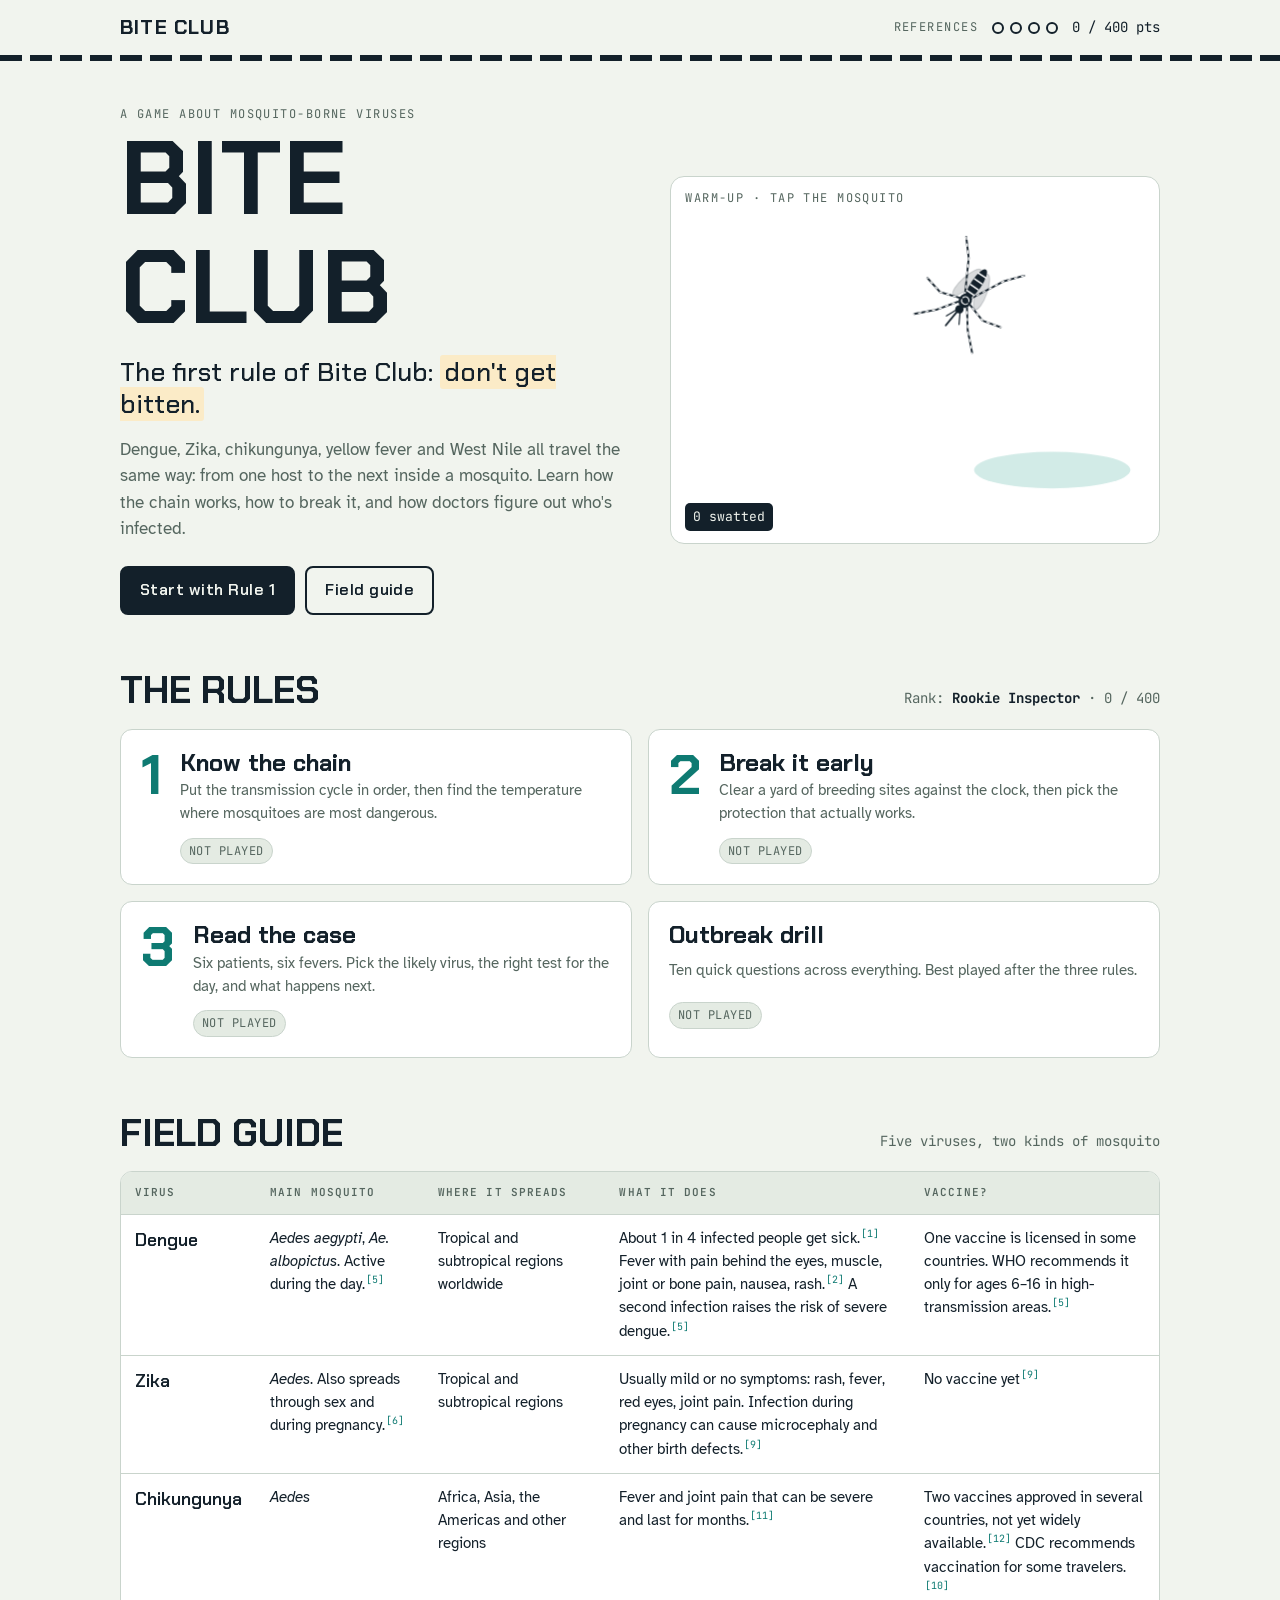
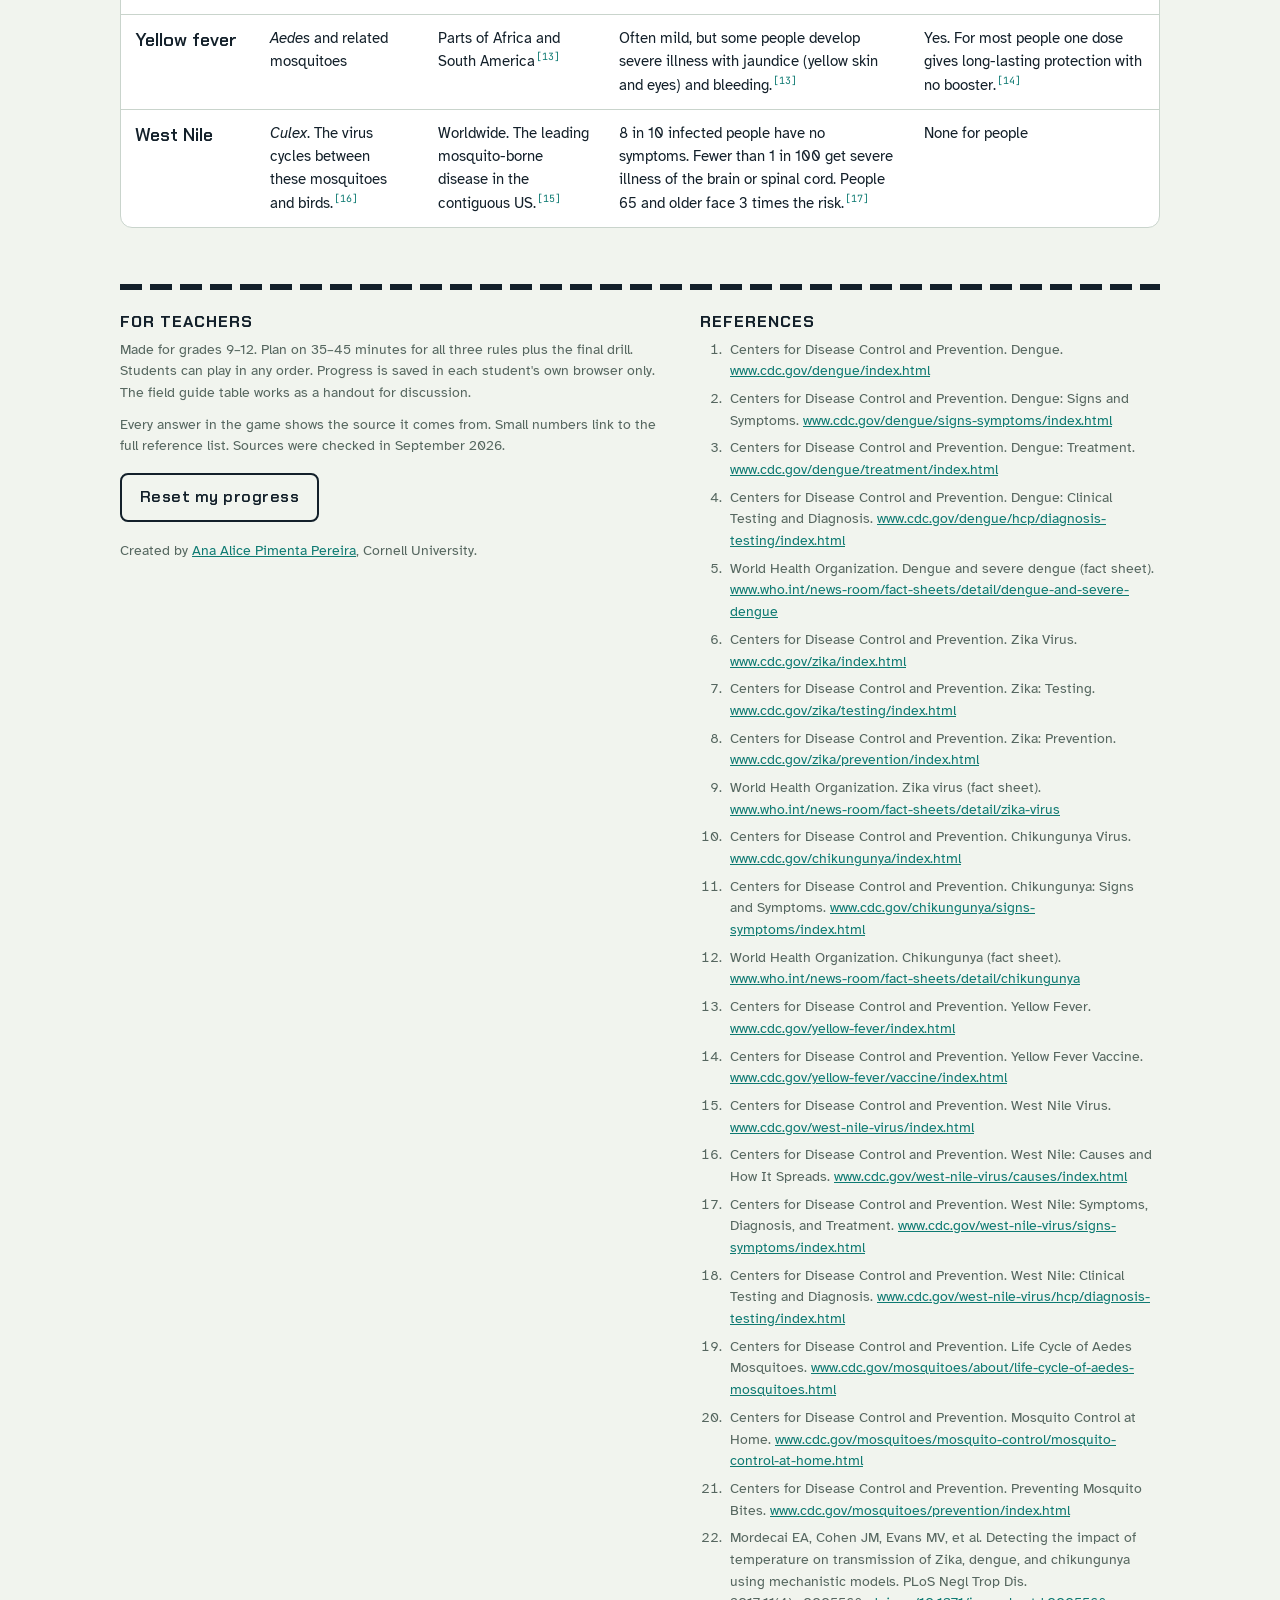
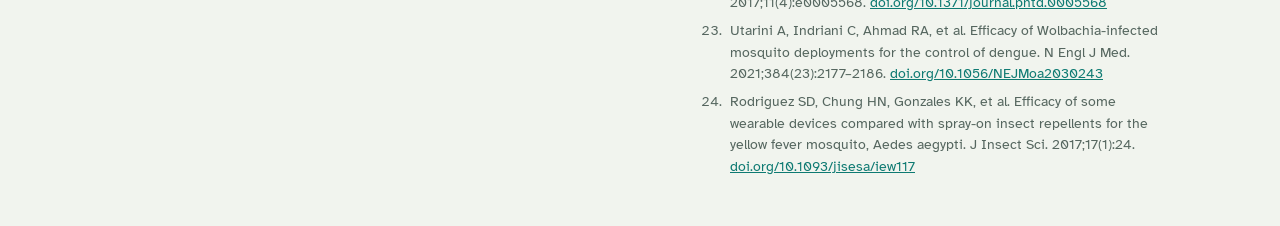
==== commit 647e8abe: "Remove specific locations from all case files Co-Authored-By: Claude Opus 5.5 <noreply@anthropic.com" ====
--- a/bite-club/index.html
+++ b/bite-club/index.html
@@ -1101,7 +1101,7 @@
         {t:'It’s the only day a test works', why:'Different tests work at different times. See the lab cheat sheet.'},
         {t:'It isn’t important, the illness is over', why:'Warning signs usually begin in the 24 to 48 hours after the fever goes away.'}]}
     ]},
-  { who:'Jordan, 17', id:'CASE 02', day:10, chart:[['Temp','36.9 °C'],['Day since fever began','10'],['Travel','Brazil, 2 weeks ago']],
+  { who:'Jordan, 17', id:'CASE 02', day:10, chart:[['Temp','36.9 °C'],['Day since fever began','10'],['Travel','Back 2 weeks ago from an area with confirmed arbovirus cases']],
     story:'Had a fever, rash and joint pain last week. Feels fine now. The doctor wants to know what infection it was.',
     qs:[
       {q:'It’s day 10. What’s the best test?', src:'cdc-dengue-dx', opts:[
@@ -1115,7 +1115,7 @@
         {t:'The lab made a mistake', why:'This is a known limitation of antibody tests, not an error.'},
         {t:'RT-PCR and NS1 tests have the same problem', why:'CDC notes that RT-PCR and NS1 tests do not cross-react with other flaviviruses. The problem is with antibody tests.'}]}
     ]},
-  { who:'Ms. Alvarez, 27', id:'CASE 03', day:3, chart:[['Temp','37.9 °C'],['Pregnant','20 weeks'],['Travel','Back from an area with a Zika outbreak']],
+  { who:'Ms. Alvarez, 27', id:'CASE 03', day:3, chart:[['Temp','37.9 °C'],['Pregnant','20 weeks'],['Travel','Back 3 days ago from an area with confirmed arbovirus cases, including Zika']],
     story:'Mild rash, red itchy eyes and achy joints. She feels only a little sick.',
     qs:[
       {q:'Her symptoms are mild. Why is testing still important?', src:'who-zika', opts:[
@@ -1129,14 +1129,14 @@
         {t:'Only after the rash is completely gone', why:'Testing works best while she still has symptoms.'},
         {t:'Wait until the baby is born', why:'Testing now allows monitoring during the pregnancy.'}]}
     ]},
-  { who:'Mr. Okafor, 68', id:'CASE 04', day:4, chart:[['Temp','39.1 °C'],['Location','Colorado, late August'],['Travel','None']],
+  { who:'Mr. Okafor, 68', id:'CASE 04', day:4, chart:[['Temp','39.1 °C'],['Season','Late summer'],['Travel','None']],
     story:'Gardens every evening. Fever, very bad headache, stiff neck, and today he seems confused.',
     qs:[
-      {q:'Which virus is most likely?', src:'cdc-wnv cdc-wnv-sx', opts:[
-        {t:'West Nile', ok:true, why:'It’s the leading mosquito-borne disease in the contiguous US. His age raises the risk of illness affecting the brain.'},
-        {t:'Dengue', why:'He hasn’t traveled, and dengue isn’t normally spread in Colorado.'},
-        {t:'Zika', why:'He hasn’t traveled, and Zika is usually mild.'},
-        {t:'Chikungunya', why:'Chikungunya mainly causes fever and joint pain, and he hasn’t traveled.'}]},
+      {q:'Which virus is most likely?', src:'cdc-wnv-cause cdc-wnv-sx who-zika', opts:[
+        {t:'West Nile', ok:true, why:'He caught it close to home in late summer, and West Nile spreads locally through mosquitoes that bite infected birds. His age also raises the risk of illness affecting the brain.'},
+        {t:'Dengue', why:'Confusion and a stiff neck point to an infection of the brain, which fits West Nile much better than dengue.'},
+        {t:'Zika', why:'Zika is usually mild and doesn’t typically cause confusion and a stiff neck.'},
+        {t:'Chikungunya', why:'Chikungunya mainly causes fever and joint pain, not confusion and a stiff neck.'}]},
       {q:'Confusion and a stiff neck mean the virus may have reached his brain. What’s the right first test?', src:'cdc-wnv-dx', opts:[
         {t:'West Nile IgM antibody test on blood and/or spinal fluid', ok:true, why:'This is CDC’s recommended first test. Positive results should be confirmed because of cross-reacting antibodies.'},
         {t:'NS1 antigen test', why:'NS1 is a dengue test.'},
@@ -1148,13 +1148,13 @@
         {t:'Only if he gets bitten at night', why:'Time of day doesn’t matter. People don’t carry enough virus to infect mosquitoes.'},
         {t:'Yes, but only for one day', why:'People don’t infect mosquitoes with West Nile at any point.'}]}
     ]},
-  { who:'Kai, 15', id:'CASE 05', day:3, chart:[['Temp','39.4 °C'],['Day of fever','3'],['Travel','Back from India 1 week ago']],
+  { who:'Kai, 15', id:'CASE 05', day:3, chart:[['Temp','39.4 °C'],['Day of fever','3'],['Travel','Back 1 week ago from an area with confirmed arbovirus cases']],
     story:'Fever with joint pain so bad in both wrists and ankles that Kai can’t open a water bottle.',
     qs:[
       {q:'Which virus is most likely?', src:'cdc-chik-sx who-chik', opts:[
         {t:'Chikungunya', ok:true, why:'Fever and severe joint pain are its most common symptoms. The name comes from the Kimakonde language and means “that which bends up,” describing people bent over by joint pain.'},
         {t:'West Nile', why:'Most West Nile infections have no symptoms, and severe joint pain isn’t typical.'},
-        {t:'Yellow fever', why:'Yellow fever is found in parts of Africa and South America.'},
+        {t:'Yellow fever', why:'Severe joint pain in both wrists and ankles is the hallmark of chikungunya, not yellow fever.'},
         {t:'Strep throat', why:'That’s a bacterial throat infection.'}]},
       {q:'What should Kai expect?', src:'cdc-chik-sx who-chik', opts:[
         {t:'The joint pain may last weeks or even months', ok:true, why:'Joint pain can be severe and disabling and may last for months, so follow-up care matters.'},
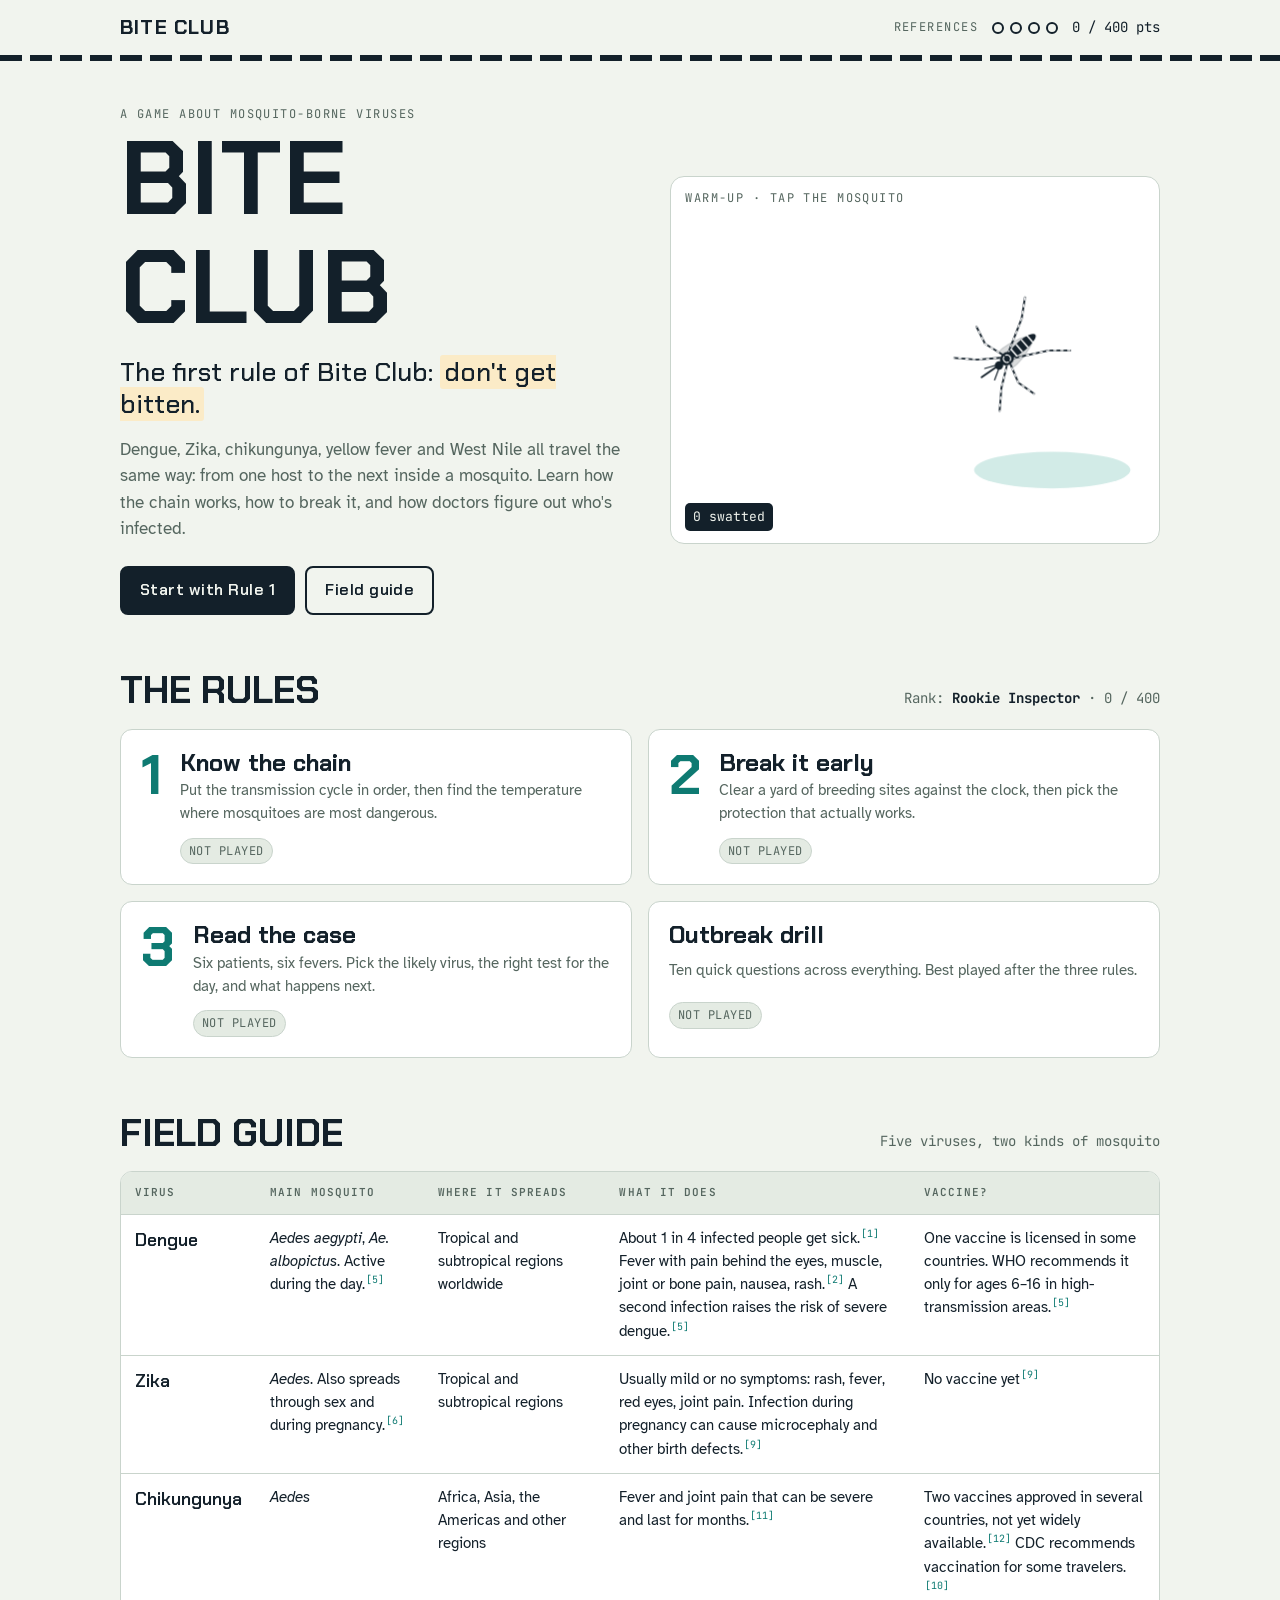
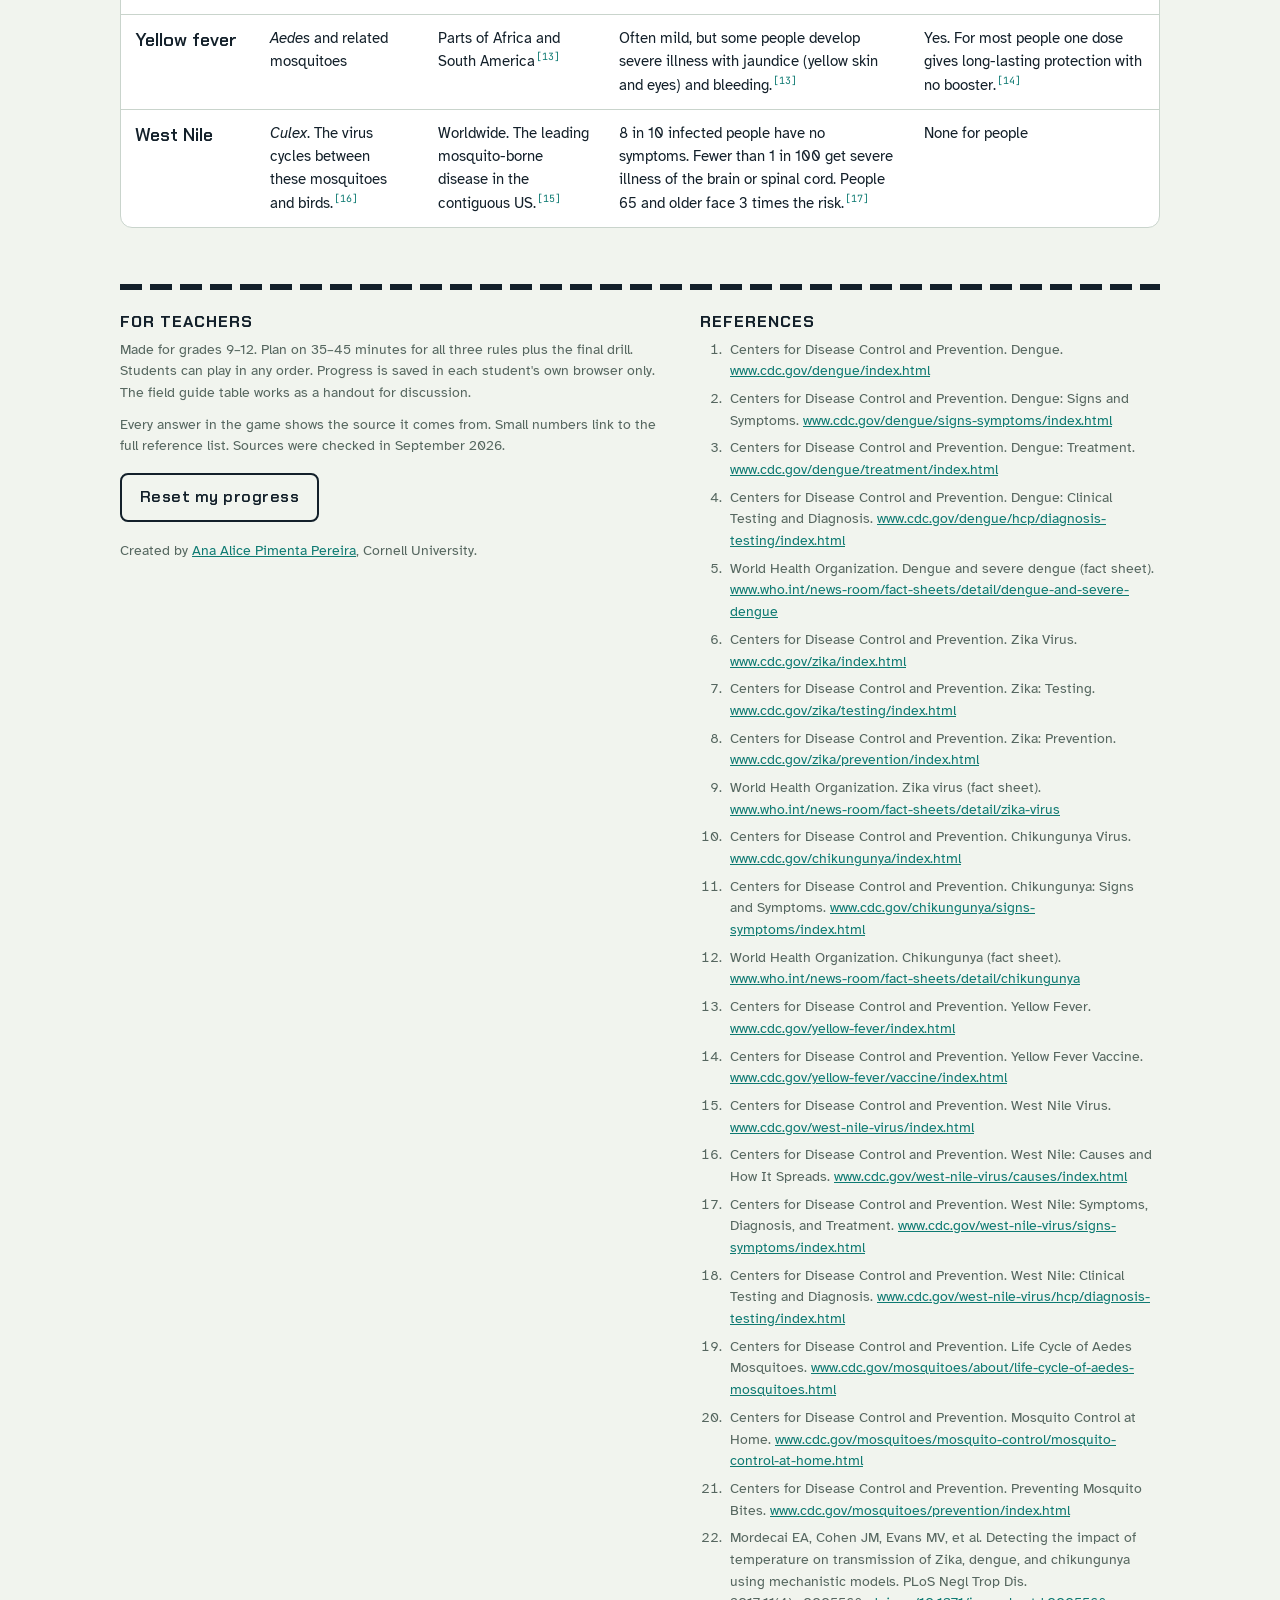
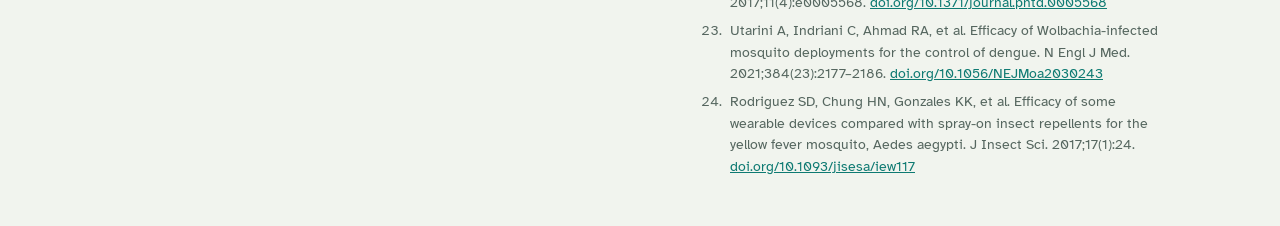
==== commit 34b8ef5a: "Use regions instead of countries in case travel histories Co-Authored-By: Claude Opus 5.5 <noreply@a" ====
--- a/bite-club/index.html
+++ b/bite-club/index.html
@@ -1068,13 +1068,13 @@
 
 /* ---------- RULE 3: diagnose ---------- */
 const CASES = [
-  { who:'Maya, 16', id:'CASE 01', day:2, chart:[['Temp','39.6 °C'],['Day of fever','2'],['Travel','Back 5 days ago from an area with confirmed arbovirus cases']],
+  { who:'Maya, 16', id:'CASE 01', day:2, chart:[['Temp','39.6 °C'],['Day of fever','2'],['Travel','Back 5 days ago from the Caribbean, where arbovirus cases are confirmed']],
     story:'High fever, a pounding headache, pain behind her eyes, and aching muscles and bones. She feels nauseous.',
     qs:[
       {q:'Which virus is most likely?', src:'cdc-dengue-sx cdc-yf', opts:[
         {t:'Dengue', ok:true, why:'Arboviruses are viruses spread by insects like mosquitoes, and several of them cause fever. Pain behind the eyes, muscle and bone pain, and nausea together are the classic dengue picture.'},
         {t:'West Nile', why:'Most people with West Nile have no symptoms, and it doesn’t usually cause pain behind the eyes.'},
-        {t:'Yellow fever', why:'Yellow fever is only found in parts of Africa and South America, and pain behind the eyes with bone pain points more to dengue.'},
+        {t:'Yellow fever', why:'Yellow fever is found in parts of Africa and South America, not the Caribbean.'},
         {t:'Lyme disease', why:'Lyme comes from ticks, not mosquitoes.'}]},
       {q:'It’s day 2 of her fever. Which tests make the most sense today?', src:'cdc-dengue-dx', opts:[
         {t:'RT-PCR or NS1 to find the virus, together with an IgM antibody test', ok:true, why:'In the first 7 days, CDC recommends RT-PCR or NS1 paired with an IgM test.'},
@@ -1101,7 +1101,7 @@
         {t:'It’s the only day a test works', why:'Different tests work at different times. See the lab cheat sheet.'},
         {t:'It isn’t important, the illness is over', why:'Warning signs usually begin in the 24 to 48 hours after the fever goes away.'}]}
     ]},
-  { who:'Jordan, 17', id:'CASE 02', day:10, chart:[['Temp','36.9 °C'],['Day since fever began','10'],['Travel','Back 2 weeks ago from an area with confirmed arbovirus cases']],
+  { who:'Jordan, 17', id:'CASE 02', day:10, chart:[['Temp','36.9 °C'],['Day since fever began','10'],['Travel','Back 2 weeks ago from South America, where arbovirus cases are confirmed']],
     story:'Had a fever, rash and joint pain last week. Feels fine now. The doctor wants to know what infection it was.',
     qs:[
       {q:'It’s day 10. What’s the best test?', src:'cdc-dengue-dx', opts:[
@@ -1148,13 +1148,13 @@
         {t:'Only if he gets bitten at night', why:'Time of day doesn’t matter. People don’t carry enough virus to infect mosquitoes.'},
         {t:'Yes, but only for one day', why:'People don’t infect mosquitoes with West Nile at any point.'}]}
     ]},
-  { who:'Kai, 15', id:'CASE 05', day:3, chart:[['Temp','39.4 °C'],['Day of fever','3'],['Travel','Back 1 week ago from an area with confirmed arbovirus cases']],
+  { who:'Kai, 15', id:'CASE 05', day:3, chart:[['Temp','39.4 °C'],['Day of fever','3'],['Travel','Back 1 week ago from South Asia, where arbovirus cases are confirmed']],
     story:'Fever with joint pain so bad in both wrists and ankles that Kai can’t open a water bottle.',
     qs:[
       {q:'Which virus is most likely?', src:'cdc-chik-sx who-chik', opts:[
         {t:'Chikungunya', ok:true, why:'Fever and severe joint pain are its most common symptoms. The name comes from the Kimakonde language and means “that which bends up,” describing people bent over by joint pain.'},
         {t:'West Nile', why:'Most West Nile infections have no symptoms, and severe joint pain isn’t typical.'},
-        {t:'Yellow fever', why:'Severe joint pain in both wrists and ankles is the hallmark of chikungunya, not yellow fever.'},
+        {t:'Yellow fever', why:'Yellow fever is found in parts of Africa and South America, not Asia.'},
         {t:'Strep throat', why:'That’s a bacterial throat infection.'}]},
       {q:'What should Kai expect?', src:'cdc-chik-sx who-chik', opts:[
         {t:'The joint pain may last weeks or even months', ok:true, why:'Joint pain can be severe and disabling and may last for months, so follow-up care matters.'},
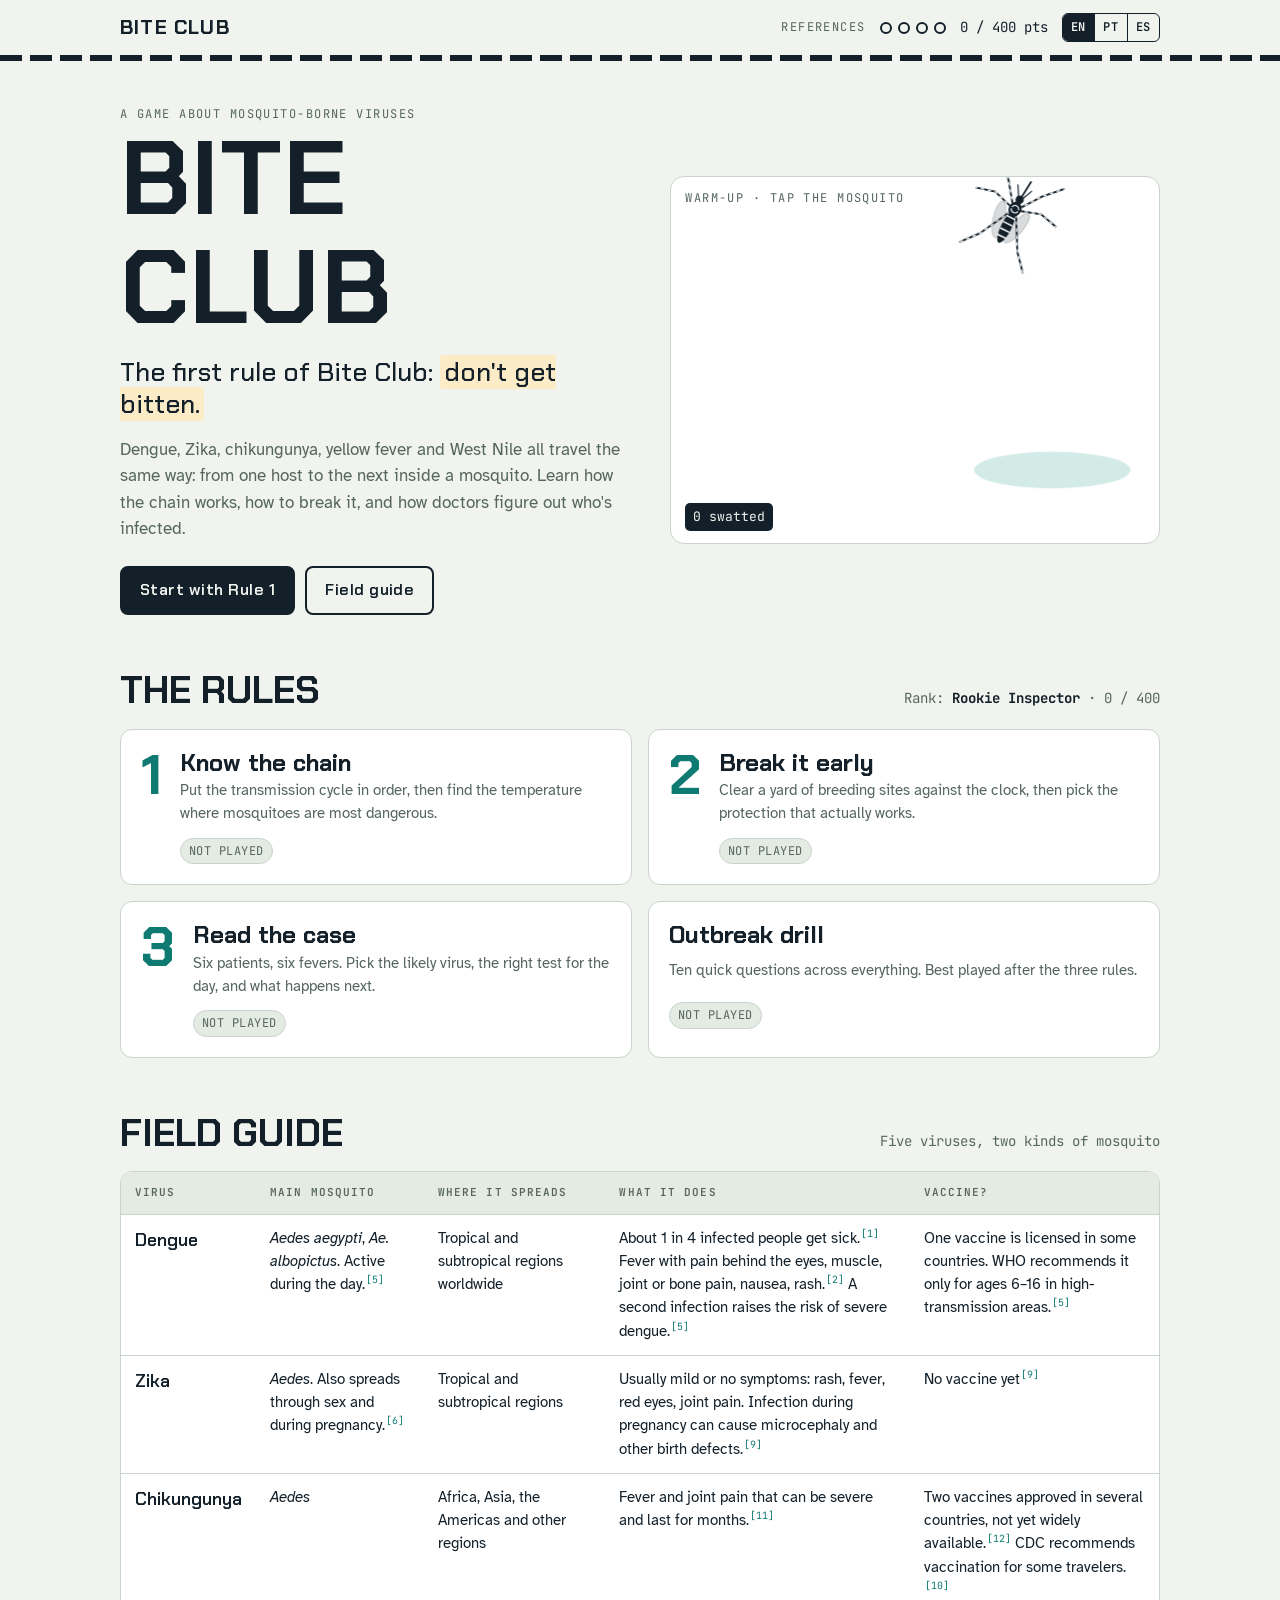
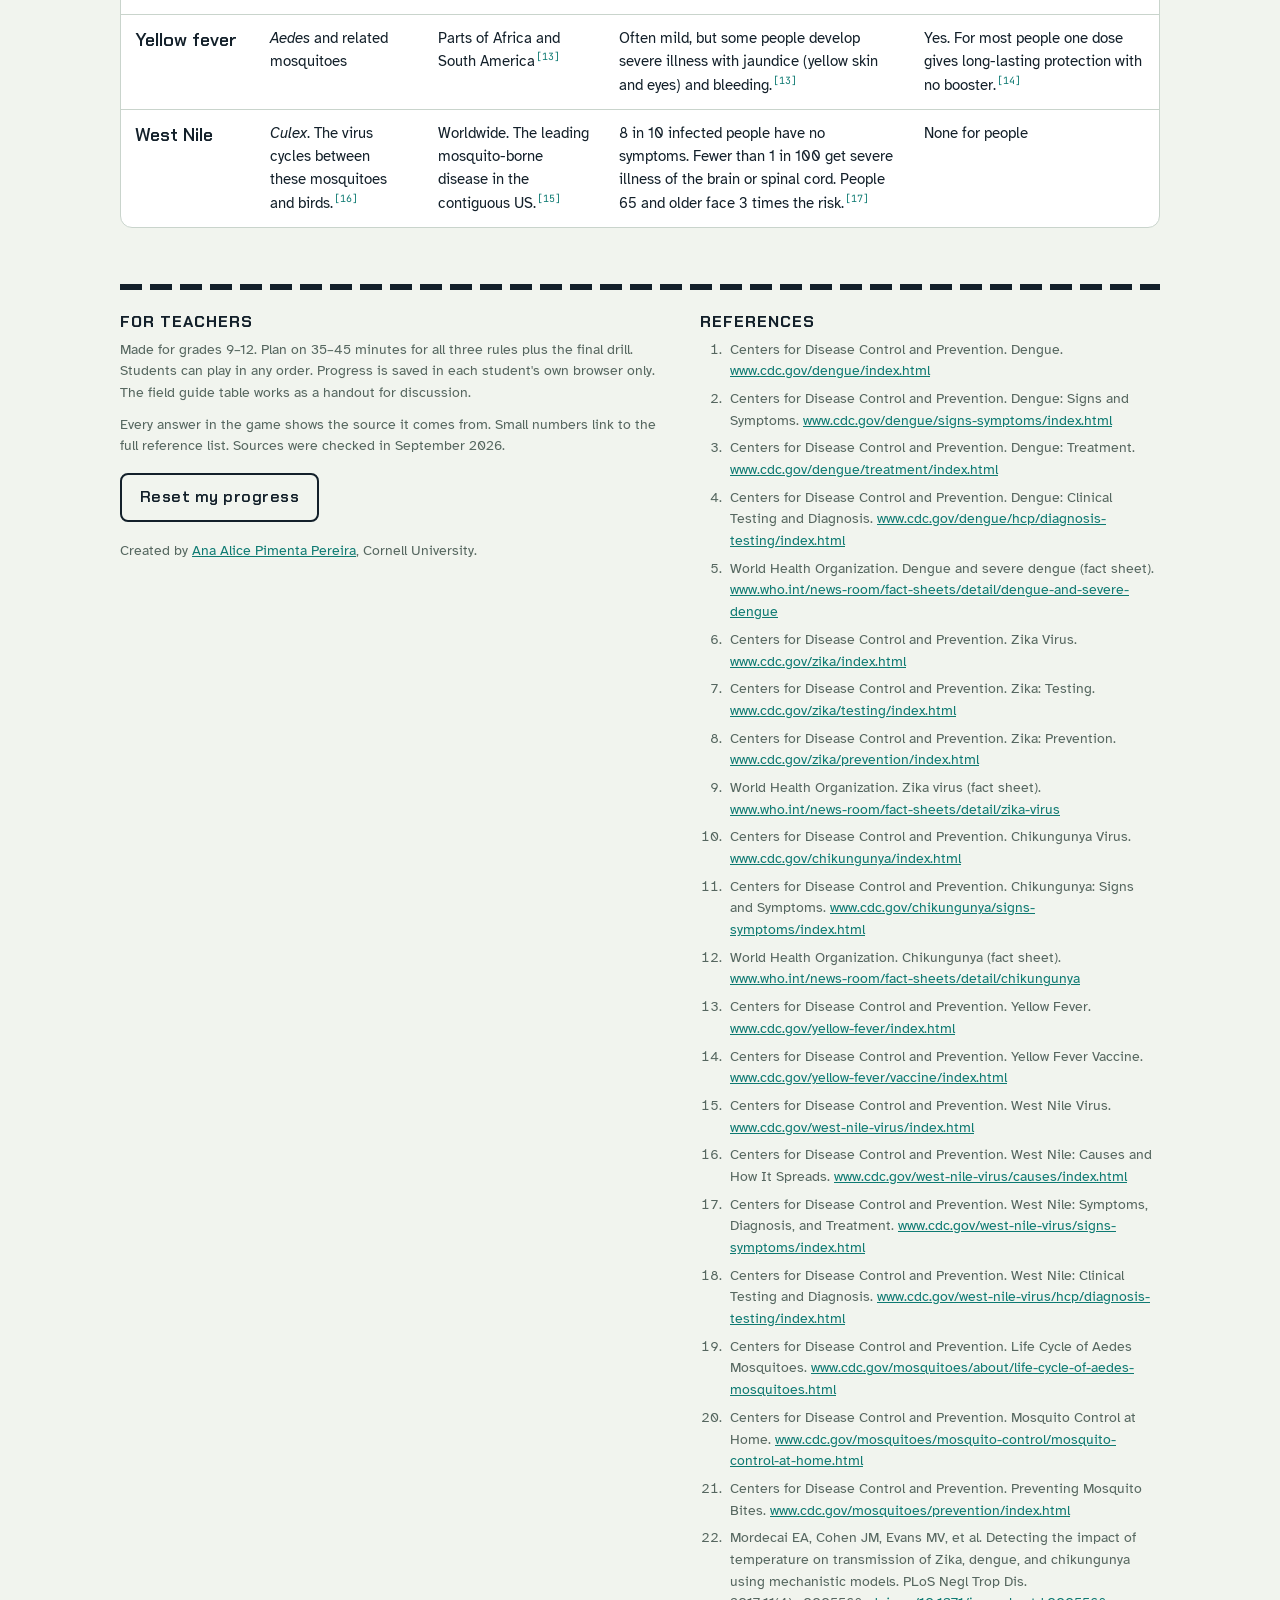
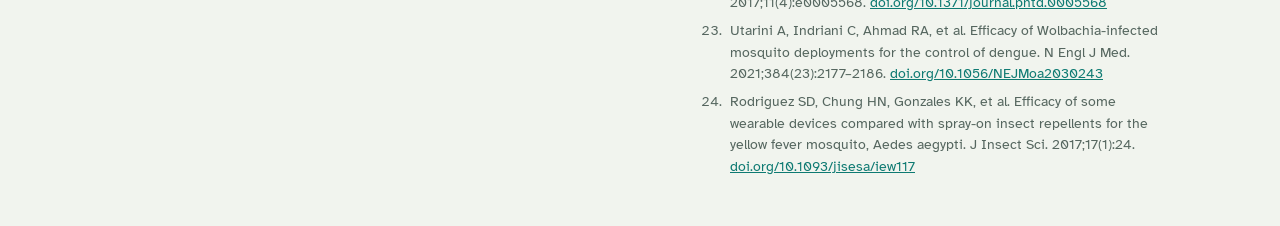
==== commit bb672696: "Add Portuguese and Spanish versions of Bite Club Adds EN / PT / ES tabs to the game's top bar. Trans" ====
--- a/bite-club/index.html
+++ b/bite-club/index.html
@@ -69,6 +69,13 @@
 .pip{width:12px;height:12px;border-radius:50%;border:2px solid var(--ink)}
 .pip.on{background:var(--ink)}
 .total{font-family:var(--f-mono);font-size:14px;font-variant-numeric:tabular-nums}
+.lang{display:inline-flex;border:1.5px solid var(--ink);border-radius:6px;overflow:hidden}
+.lang button{border:0;background:transparent;color:var(--ink);font-family:var(--f-mono);font-size:12px;font-weight:600;letter-spacing:.06em;padding:4px 8px;cursor:pointer}
+.lang button+button{border-left:1.5px solid var(--ink)}
+.lang button:hover{background:var(--surface-2)}
+.lang button[aria-pressed="true"]{background:var(--ink);color:var(--bg)}
+@media (max-width:620px){.hud .reflink{display:none}}
+@media (max-width:480px){.hud .total{display:none}}
 
 /* buttons */
 .btn{display:inline-flex;align-items:center;gap:8px;border:2px solid var(--ink);background:var(--ink);color:var(--bg);font-family:var(--f-display);font-weight:600;font-size:16px;letter-spacing:.03em;padding:10px 18px;border-radius:8px;cursor:pointer;text-decoration:none}
@@ -281,11 +288,12 @@
 <body>
 <header class="topbar">
   <div class="wrap">
-    <button class="brand" id="brand" type="button" aria-label="Bite Club home">Bite Club</button>
+    <button class="brand" id="brand" type="button" aria-label="Bite Club home" data-i18n-aria="brand">Bite Club</button>
     <div class="hud">
-      <a href="#refs" class="eyebrow" style="text-decoration:none">References</a>
+      <a href="#refs" class="eyebrow reflink" style="text-decoration:none" data-i18n="refsLink">References</a>
       <div class="pips" id="pips" aria-label="Rules completed"></div>
       <span class="total" id="total">0 / 400 pts</span>
+      <div class="lang" role="group" aria-label="Language" data-i18n-aria="lang"><button type="button" data-lang="en" lang="en">EN</button><button type="button" data-lang="pt" lang="pt-BR">PT</button><button type="button" data-lang="es" lang="es">ES</button></div>
     </div>
   </div>
   <div class="bands" aria-hidden="true"></div>
@@ -297,18 +305,18 @@
   <div class="wrap">
     <div class="hero">
       <div>
-        <p class="eyebrow">A game about mosquito-borne viruses</p>
+        <p class="eyebrow" data-i18n="h.eyebrow">A game about mosquito-borne viruses</p>
         <h1>Bite<br>Club</h1>
-        <p class="rule1">The first rule of Bite Club: <em>don't get bitten.</em></p>
-        <p class="lead">Dengue, Zika, chikungunya, yellow fever and West Nile all travel the same way: from one host to the next inside a mosquito. Learn how the chain works, how to break it, and how doctors figure out who's infected.</p>
+        <p class="rule1" data-i18n="h.rule1">The first rule of Bite Club: <em>don't get bitten.</em></p>
+        <p class="lead" data-i18n="h.lead">Dengue, Zika, chikungunya, yellow fever and West Nile all travel the same way: from one host to the next inside a mosquito. Learn how the chain works, how to break it, and how doctors figure out who's infected.</p>
         <div class="ctas">
-          <button class="btn" type="button" data-go="cycle">Start with Rule 1</button>
-          <a class="btn ghost" href="#guide">Field guide</a>
+          <button class="btn" type="button" data-go="cycle" data-i18n="h.start">Start with Rule 1</button>
+          <a class="btn ghost" href="#guide" data-i18n="h.guideBtn">Field guide</a>
         </div>
       </div>
-      <div class="swat" id="swat" role="img" aria-label="A mosquito flying around. Tap it to swat it and reveal a fact.">
+      <div class="swat" id="swat" data-i18n-aria="swat" role="img" aria-label="A mosquito flying around. Tap it to swat it and reveal a fact.">
         <canvas id="swatCanvas"></canvas>
-        <div class="tag eyebrow">Warm-up · tap the mosquito</div>
+        <div class="tag eyebrow" data-i18n="h.swatTag">Warm-up · tap the mosquito</div>
         <div class="cap"><p class="fact" id="swatFact" aria-live="polite"></p><span class="count" id="swatCount">0 swatted</span></div>
       </div>
     </div>
@@ -316,16 +324,16 @@
 
   <div class="wrap section">
     <div class="section-head">
-      <h2>The rules</h2>
+      <h2 data-i18n="rulesTitle">The rules</h2>
       <p class="rank" id="rankLine">Rank: <b>Rookie Inspector</b></p>
     </div>
     <div class="rules" id="rules"></div>
   </div>
 
   <div class="wrap section" id="guide">
-    <div class="section-head"><h2>Field guide</h2><p class="rank">Five viruses, two kinds of mosquito</p></div>
+    <div class="section-head"><h2 data-i18n="guideTitle">Field guide</h2><p class="rank" data-i18n="guideSub">Five viruses, two kinds of mosquito</p></div>
     <div class="tablebox">
-      <table>
+      <table data-i18n="table">
         <thead><tr><th>Virus</th><th>Main mosquito</th><th>Where it spreads</th><th>What it does</th><th>Vaccine?</th></tr></thead>
         <tbody>
           <tr><td class="v">Dengue</td><td><i>Aedes aegypti</i>, <i>Ae. albopictus</i>. Active during the day.<sup class="cite" data-r="who-dengue"></sup></td><td>Tropical and subtropical regions worldwide</td><td>About 1 in 4 infected people get sick.<sup class="cite" data-r="cdc-dengue"></sup> Fever with pain behind the eyes, muscle, joint or bone pain, nausea, rash.<sup class="cite" data-r="cdc-dengue-sx"></sup> A second infection raises the risk of severe dengue.<sup class="cite" data-r="who-dengue"></sup></td><td>One vaccine is licensed in some countries. WHO recommends it only for ages 6–16 in high-transmission areas.<sup class="cite" data-r="who-dengue"></sup></td></tr>
@@ -342,42 +350,42 @@
 <!-- RULE 1: CYCLE -->
 <section id="view-cycle" hidden>
   <div class="wrap mission">
-    <button class="back" type="button" data-go="hub">← All rules</button>
+    <button class="back" type="button" data-go="hub" data-i18n="back">← All rules</button>
     <div class="mhead">
-      <p class="eyebrow">Rule 1 of 3 · The transmission cycle</p>
-      <h2>Know the chain</h2>
-      <p>A mosquito doesn't make viruses. It carries them from one infected person to the next. Every link in that chain takes time, and each one is a place where the chain can break.</p>
+      <p class="eyebrow" data-i18n="c.eyebrow">Rule 1 of 3 · The transmission cycle</p>
+      <h2 data-i18n="c.title">Know the chain</h2>
+      <p data-i18n="c.intro">A mosquito doesn't make viruses. It carries them from one infected person to the next. Every link in that chain takes time, and each one is a place where the chain can break.</p>
     </div>
 
     <div class="part">
-      <div class="part-head"><h3>Part A: Put the chain in order</h3><span class="pts" id="cyA-pts">up to <b>50</b> pts</span></div>
-      <p class="sub">Dengue is spreading through a neighborhood. Tap the steps in the order they happen, starting with an infected person. Wrong picks cost points.</p>
+      <div class="part-head"><h3 data-i18n="c.aTitle">Part A: Put the chain in order</h3><span class="pts" id="cyA-pts">up to <b>50</b> pts</span></div>
+      <p class="sub" data-i18n="c.aSub">Dengue is spreading through a neighborhood. Tap the steps in the order they happen, starting with an infected person. Wrong picks cost points.</p>
       <div class="cyc">
         <ol class="slots" id="cy-slots"></ol>
         <div>
           <div class="pool" id="cy-pool"></div>
-          <p class="loopnote" id="cy-loop">After step 6 the chain loops back to step 1.</p>
+          <p class="loopnote" id="cy-loop" data-i18n="c.loop">After step 6 the chain loops back to step 1.</p>
         </div>
       </div>
       <div id="cy-after" hidden>
-        <div class="brackets">
+        <div class="brackets" data-i18n="c.brk">
           <div class="brk"><b>Extrinsic incubation period (steps 3–4)</b>The time inside the mosquito before it can pass the virus on. It often takes about a week, and it gets shorter as temperature rises (see Part C).<sup class="cite" data-r="cdc-wnv-cause"></sup><sup class="cite" data-r="mordecai"></sup></div>
           <div class="brk"><b>Intrinsic incubation period (step 6)</b>The time inside a person before they get sick. For dengue, usually 4 to 10 days.<sup class="cite" data-r="who-dengue"></sup></div>
         </div>
         <p class="src" data-src="who-dengue cdc-dengue-tx cdc-aedes"></p>
-        <div class="row"><button class="btn ghost" type="button" id="cy-reset">Replay Part A</button></div>
+        <div class="row"><button class="btn ghost" type="button" id="cy-reset" data-i18n="c.replay">Replay Part A</button></div>
       </div>
     </div>
 
     <div class="part">
-      <div class="part-head"><h3>Part B: The dead end</h3><span class="pts" id="cyB-pts">up to <b>10</b> pts</span></div>
-      <p class="sub">West Nile virus runs a different loop: <i>Culex</i> mosquitoes pass it between birds. People get bitten by accident.</p>
+      <div class="part-head"><h3 data-i18n="c.bTitle">Part B: The dead end</h3><span class="pts" id="cyB-pts">up to <b>10</b> pts</span></div>
+      <p class="sub" data-i18n="c.bSub">West Nile virus runs a different loop: <i>Culex</i> mosquitoes pass it between birds. People get bitten by accident.</p>
       <div id="cy-wnv"></div>
     </div>
 
     <div class="part">
-      <div class="part-head"><h3>Part C: Temperature lab</h3><span class="pts" id="cyC-pts">up to <b>40</b> pts</span></div>
-      <p class="sub">An infected mosquito is only dangerous if it lives long enough to finish the extrinsic incubation period. Warmth speeds up the virus but also wears out the mosquito. Slide the temperature and find where an infected mosquito is most likely to become infectious. Then lock it in to reveal the full curve.</p>
+      <div class="part-head"><h3 data-i18n="c.cTitle">Part C: Temperature lab</h3><span class="pts" id="cyC-pts">up to <b>40</b> pts</span></div>
+      <p class="sub" data-i18n="c.cSub">An infected mosquito is only dangerous if it lives long enough to finish the extrinsic incubation period. Warmth speeds up the virus but also wears out the mosquito. Slide the temperature and find where an infected mosquito is most likely to become infectious. Then lock it in to reveal the full curve.</p>
       <div class="lab">
         <div class="slider-row">
           <label for="temp">18 °C</label>
@@ -385,15 +393,15 @@
           <label for="temp">36 °C</label>
         </div>
         <div class="stats">
-          <div class="stat"><div class="k">Temperature</div><div class="val" id="t-val">22.0 °C</div></div>
-          <div class="stat"><div class="k">Extrinsic incubation period</div><div class="val" id="t-eip">–</div></div>
-          <div class="stat"><div class="k">Average mosquito lifespan</div><div class="val" id="t-life">–</div></div>
+          <div class="stat"><div class="k" data-i18n="c.statTemp">Temperature</div><div class="val" id="t-val">22.0 °C</div></div>
+          <div class="stat"><div class="k" data-i18n="c.statEip">Extrinsic incubation period</div><div class="val" id="t-eip">–</div></div>
+          <div class="stat"><div class="k" data-i18n="c.statLife">Average mosquito lifespan</div><div class="val" id="t-life">–</div></div>
         </div>
-        <div class="stat hot"><div class="k">Chance an infected mosquito lives long enough to become infectious</div><div class="val" id="t-chance">–</div></div>
-        <div class="svgbox"><svg id="t-svg" viewBox="0 0 600 250" role="img" aria-label="Chart of transmission chance by temperature"></svg></div>
-        <div class="row"><button class="btn" type="button" id="t-lock">Lock in this temperature</button></div>
+        <div class="stat hot"><div class="k" data-i18n="c.statChance">Chance an infected mosquito lives long enough to become infectious</div><div class="val" id="t-chance">–</div></div>
+        <div class="svgbox"><svg id="t-svg" data-i18n-aria="tsvg" viewBox="0 0 600 250" role="img" aria-label="Chart of transmission chance by temperature"></svg></div>
+        <div class="row"><button class="btn" type="button" id="t-lock" data-i18n="c.lock">Lock in this temperature</button></div>
         <div id="t-fb"></div>
-        <p class="note">This is a simplified teaching model for dengue in <i>Aedes aegypti</i>. Its shape follows real data: Mordecai et al. (2017) found that dengue, Zika and chikungunya spread between about 18 and 34 °C, with the most transmission between 26 and 29 °C. The exact numbers here are for illustration, not forecasting.</p>
+        <p class="note" data-i18n="c.note">This is a simplified teaching model for dengue in <i>Aedes aegypti</i>. Its shape follows real data: Mordecai et al. (2017) found that dengue, Zika and chikungunya spread between about 18 and 34 °C, with the most transmission between 26 and 29 °C. The exact numbers here are for illustration, not forecasting.</p>
         <p class="src" data-src="mordecai"></p>
       </div>
     </div>
@@ -404,31 +412,31 @@
 <!-- RULE 2: PREVENT -->
 <section id="view-prevent" hidden>
   <div class="wrap mission">
-    <button class="back" type="button" data-go="hub">← All rules</button>
+    <button class="back" type="button" data-go="hub" data-i18n="back">← All rules</button>
     <div class="mhead">
-      <p class="eyebrow">Rule 2 of 3 · Prevention</p>
-      <h2>Break it early</h2>
-      <p><i>Aedes</i> females lay their eggs on the inside walls of containers, just above the water line. The eggs become adult mosquitoes in 7 to 10 days.<sup class="cite" data-r="cdc-aedes"></sup> Take away the water and you take away the next generation.</p>
+      <p class="eyebrow" data-i18n="p.eyebrow">Rule 2 of 3 · Prevention</p>
+      <h2 data-i18n="p.title">Break it early</h2>
+      <p data-i18n="p.intro"><i>Aedes</i> females lay their eggs on the inside walls of containers, just above the water line. The eggs become adult mosquitoes in 7 to 10 days.<sup class="cite" data-r="cdc-aedes"></sup> Take away the water and you take away the next generation.</p>
     </div>
 
     <div class="part">
-      <div class="part-head"><h3>Part A: Tip &amp; Toss</h3><span class="pts" id="pvA-pts">up to <b>60</b> pts</span></div>
-      <p class="sub">You have 40 seconds to clear this yard. Tap everything that's holding standing water. Every second a container stays wet, more mosquitoes hatch. Careful: some things are already safe, and tapping them wastes time.</p>
+      <div class="part-head"><h3 data-i18n="p.aTitle">Part A: Tip &amp; Toss</h3><span class="pts" id="pvA-pts">up to <b>60</b> pts</span></div>
+      <p class="sub" data-i18n="p.aSub">You have 40 seconds to clear this yard. Tap everything that's holding standing water. Every second a container stays wet, more mosquitoes hatch. Careful: some things are already safe, and tapping them wastes time.</p>
       <div class="yard-hud">
-        <div class="stat"><div class="k">Time left</div><div class="val" id="yd-time">40.0 s</div></div>
-        <div class="stat hot"><div class="k">Mosquitoes hatched</div><div class="val" id="yd-mosq">0</div></div>
-        <div class="stat"><div class="k">Points</div><div class="val" id="yd-pts">0</div></div>
+        <div class="stat"><div class="k" data-i18n="p.time">Time left</div><div class="val" id="yd-time">40.0 s</div></div>
+        <div class="stat hot"><div class="k" data-i18n="p.hatched">Mosquitoes hatched</div><div class="val" id="yd-mosq">0</div></div>
+        <div class="stat"><div class="k" data-i18n="p.points">Points</div><div class="val" id="yd-pts">0</div></div>
       </div>
       <div class="yard-wrap">
         <div class="yard" id="yard"></div>
-        <div class="yard-cover" id="yd-cover"><div class="box"><p><b>Ready?</b> 8 things in this yard are breeding sites. Find them fast.</p><button class="btn" type="button" id="yd-start">Start the clock</button></div></div>
+        <div class="yard-cover" id="yd-cover"><div class="box"><p data-i18n="p.cover"><b>Ready?</b> 8 things in this yard are breeding sites. Find them fast.</p><button class="btn" type="button" id="yd-start" data-i18n="p.start">Start the clock</button></div></div>
       </div>
       <div id="yd-results"></div>
     </div>
 
     <div class="part">
-      <div class="part-head"><h3>Part B: Pack your protection</h3><span class="pts" id="pvB-pts">up to <b>40</b> pts</span></div>
-      <p class="sub">For each situation, select <b>every</b> option that actually helps, then check your answer. Some popular products don't work.</p>
+      <div class="part-head"><h3 data-i18n="p.bTitle">Part B: Pack your protection</h3><span class="pts" id="pvB-pts">up to <b>40</b> pts</span></div>
+      <p class="sub" data-i18n="p.bSub">For each situation, select <b>every</b> option that actually helps, then check your answer. Some popular products don't work.</p>
       <div id="scen"></div>
     </div>
     <div id="pv-done"></div>
@@ -438,17 +446,17 @@
 <!-- RULE 3: DIAGNOSE -->
 <section id="view-diagnose" hidden>
   <div class="wrap mission">
-    <button class="back" type="button" data-go="hub">← All rules</button>
+    <button class="back" type="button" data-go="hub" data-i18n="back">← All rules</button>
     <div class="mhead">
-      <p class="eyebrow">Rule 3 of 3 · Diagnosis</p>
-      <h2>Read the case</h2>
-      <p>These viruses cause similar fevers, so doctors use clues: where the patient has been, what hurts, and how many days they've been sick. The day matters most for testing. Early on you look for the virus itself. Later, you look for the antibodies the body made against it.</p>
+      <p class="eyebrow" data-i18n="d.eyebrow">Rule 3 of 3 · Diagnosis</p>
+      <h2 data-i18n="d.title">Read the case</h2>
+      <p data-i18n="d.intro">These viruses cause similar fevers, so doctors use clues: where the patient has been, what hurts, and how many days they've been sick. The day matters most for testing. Early on you look for the virus itself. Later, you look for the antibodies the body made against it.</p>
     </div>
 
     <div class="part">
-      <div class="part-head"><h3>Lab cheat sheet</h3><span class="pts">Dengue timeline, day 0 = first day of fever</span></div>
-      <div class="svgbox"><svg id="tl-svg" viewBox="0 0 640 220" role="img" aria-label="Timeline showing when each dengue test works"></svg></div>
-      <div class="legend">
+      <div class="part-head"><h3 data-i18n="d.sheet">Lab cheat sheet</h3><span class="pts" data-i18n="d.sheetSub">Dengue timeline, day 0 = first day of fever</span></div>
+      <div class="svgbox"><svg id="tl-svg" data-i18n-aria="tlsvg" viewBox="0 0 640 220" role="img" aria-label="Timeline showing when each dengue test works"></svg></div>
+      <div class="legend" data-i18n="d.legend">
         <span><i style="background:var(--water)"></i>RT-PCR finds the virus's genetic material</span>
         <span><i style="background:var(--water);opacity:.5"></i>NS1 finds a dengue protein</span>
         <span><i style="background:var(--amber-fill)"></i>IgM antibodies (the body's early response)</span>
@@ -462,23 +470,23 @@
         <div class="chart" id="dx-chart"></div>
         <div>
           <div id="dx-q"></div>
-          <div class="row"><button class="btn" type="button" id="dx-next" hidden>Next</button></div>
+          <div class="row"><button class="btn" type="button" id="dx-next" hidden data-i18n="d.next">Next</button></div>
         </div>
       </div>
     </div>
     <div id="dx-done"></div>
-    <p class="note">These patients are made up for practice. If you or someone you know has a fever after mosquito bites or travel, see a doctor. This game is not medical advice.</p>
+    <p class="note" data-i18n="d.note">These patients are made up for practice. If you or someone you know has a fever after mosquito bites or travel, see a doctor. This game is not medical advice.</p>
   </div>
 </section>
 
 <!-- FINAL -->
 <section id="view-final" hidden>
   <div class="wrap mission">
-    <button class="back" type="button" data-go="hub">← All rules</button>
+    <button class="back" type="button" data-go="hub" data-i18n="back">← All rules</button>
     <div class="mhead">
-      <p class="eyebrow">Final challenge · 10 questions</p>
-      <h2>Outbreak drill</h2>
-      <p>A mix of everything: the cycle, prevention and diagnosis. Build a streak for bragging rights. Each correct answer is worth 10 points.</p>
+      <p class="eyebrow" data-i18n="f.eyebrow">Final challenge · 10 questions</p>
+      <h2 data-i18n="f.title">Outbreak drill</h2>
+      <p data-i18n="f.intro">A mix of everything: the cycle, prevention and diagnosis. Build a streak for bragging rights. Each correct answer is worth 10 points.</p>
     </div>
     <div class="part" id="fq"></div>
   </div>
@@ -490,14 +498,14 @@
     <div class="bands" aria-hidden="true" style="margin-bottom:24px"></div>
     <div class="cols">
       <div>
-        <h3>For teachers</h3>
-        <p>Made for grades 9–12. Plan on 35–45 minutes for all three rules plus the final drill. Students can play in any order. Progress is saved in each student's own browser only. The field guide table works as a handout for discussion.</p>
-        <p style="margin-top:10px">Every answer in the game shows the source it comes from. Small numbers link to the full reference list. Sources were checked in September 2026.</p>
+        <h3 data-i18n="ft.teachers">For teachers</h3>
+        <p data-i18n="ft.p1">Made for grades 9–12. Plan on 35–45 minutes for all three rules plus the final drill. Students can play in any order. Progress is saved in each student's own browser only. The field guide table works as a handout for discussion.</p>
+        <p style="margin-top:10px" data-i18n="ft.p2">Every answer in the game shows the source it comes from. Small numbers link to the full reference list. Sources were checked in September 2026.</p>
         <div class="row"><button class="btn ghost" type="button" id="reset">Reset my progress</button></div>
-        <p style="margin-top:18px">Created by <a href="/">Ana Alice Pimenta Pereira</a>, Cornell University.</p>
+        <p style="margin-top:18px" data-i18n="ft.credit">Created by <a href="/">Ana Alice Pimenta Pereira</a>, Cornell University.</p>
       </div>
       <div id="refs">
-        <h3>References</h3>
+        <h3 data-i18n="refsTitle">References</h3>
         <ol class="refs" id="refList"></ol>
       </div>
     </div>
@@ -505,6 +513,8 @@
 </footer>
 <div id="toast" role="status" aria-live="polite"></div>
 
+<script src="lang-pt.js"></script>
+<script src="lang-es.js"></script>
 <script>
 (function(){
 "use strict";
@@ -513,6 +523,83 @@
 const shuffle = a => { for (let i = a.length - 1; i > 0; i--) { const j = Math.floor(Math.random() * (i + 1)); [a[i], a[j]] = [a[j], a[i]]; } return a; };
 const clamp = (v, a, b) => Math.max(a, Math.min(b, v));
 const reduced = window.matchMedia && matchMedia('(prefers-reduced-motion: reduce)').matches;
+
+/* ---------- language ---------- */
+const I18N = window.BC_I18N || {};
+const LANGS = ['en', 'pt', 'es'];
+const LANG = (function(){
+  let q = null;
+  try { q = new URLSearchParams(location.search).get('lang'); } catch(e) {}
+  if (LANGS.includes(q)) { try { localStorage.setItem('biteclub-lang', q); } catch(e) {} return q; }
+  try { const s = localStorage.getItem('biteclub-lang'); if (LANGS.includes(s)) return s; } catch(e) {}
+  const n = String(navigator.language || 'en').slice(0, 2).toLowerCase();
+  return LANGS.includes(n) ? n : 'en';
+})();
+const TR = (LANG !== 'en' && I18N[LANG]) || {};
+const LOCALE = { en:'en-US', pt:'pt-BR', es:'es' }[LANG];
+const EN_UI = {
+  src1:'Source: ', srcN:'Sources: ', correct:'Correct.', notQuite:'Not quite.',
+  swatted:'{n} swatted', pipsLabel:'{n} of 4 completed', totalPts:'{n} / 400 pts', rankLine:'Rank: <b>{rank}</b> · {n} / 400',
+  rank1:'Rookie Inspector', rank2:'Field Tech', rank3:'Vector Control Officer', rank4:'Chain Breaker',
+  best:'Best {n} / 100', notPlayed:'Not played', step:'Step {n}',
+  perfectChain:'Perfect chain. No mistakes.', chainDone1:'Chain complete with 1 wrong pick.', chainDoneN:'Chain complete with {n} wrong picks.',
+  hint:'Hint: {h}', upTo:'up to <b>{n}</b> pts', ptsOf:'<b>{n}</b> / {max} pts',
+  tempAxis:'Temperature (°C)', lockReveal:'Lock in a temperature to reveal the full curve', peakReal:'peak in real data [{n}]', days:'{n} days',
+  tempFb:'<strong>You picked {t} °C.</strong> In this model risk peaks around 28 °C. Real-world data put the peak between 26 and 29 °C, and show almost no transmission below about 18 °C or above 34 °C. When it’s cool, the virus takes weeks to reach the saliva and most mosquitoes die first. When it’s very hot, the virus is fast but mosquitoes die within days. That’s why temperature shapes where and when these viruses spread.',
+  ruleComplete:'Rule complete', pointsOf:'{n} / 100 points', nextRule:'Next: {label} →',
+  rule2label:'Rule 2: Break it early', rule3label:'Rule 3: Read the case', finalLabel:'Outbreak drill',
+  tipped:'Tipped', safe:'Safe', missed:'Missed', yardCleared:'Yard cleared.', timesUp:'Time’s up.',
+  yardSummary:'You emptied {c} of 8 breeding sites', yardBonus:' with {b} bonus points for time left', yardHatched:'. About {m} mosquitoes hatched while you worked. ',
+  yardMore:'<br><br><strong>One more step:</strong> <i>Aedes</i> eggs stick to container walls just above the water line and can survive drying out for up to 8 months. Tipping out water isn’t enough. The CDC says to empty and scrub, turn over, cover, or throw out anything that holds water once a week.',
+  playAgainYard:'Play Tip &amp; Toss again',
+  situation:'Situation {i} of {n}', selectAll:'select all that help', check:'Check',
+  scenPts:'<b>+{p}</b> of 8 · dashed green = a good option you missed', nextSituation:'Next situation', finish:'Finish',
+  scenDone:'<strong>Protection packed: {g} / 40.</strong> The pattern: proven repellents, covering up, screens and nets, vaccines where they exist, and removing water. Wristbands and citronella candles don’t work.',
+  replayScen:'Replay situations',
+  caseFile:'Case file {i} of {n}', dxCorrect:'<b>{r}</b> of {n} correct', seeResults:'See my results', nextCase:'Next case file', nextQ:'Next question',
+  casesClosed:'Case files closed',
+  casesSummary:'You got {r} of {n} right. Key ideas: in the first week, test for the virus (RT-PCR, NS1). After that, test for antibodies (IgM), and remember that related viruses can cross-react. With dengue, warning signs usually start 24 to 48 hours after the fever goes away.',
+  reviewCases:'Review the cases again',
+  tlWarn:'warning signs often start', tlFever:'Fever', tlPcr:'RT-PCR (virus)', tlNs1:'NS1 (dengue protein)', tlIgm:'IgM antibodies',
+  tlLasts:'lasts ~3 months →', tlDay:'Day of illness', tlToday:'today: day {d}',
+  question:'Question {i} of {n}', streak:'Streak {n}', inARow:'{n} in a row!', seeScore:'See my score', drillComplete:'Drill complete',
+  finalSummary:'Longest streak: {b}. Your total across all rules is <b>{t} / 400</b>, which earns the rank <b>{rank}</b>.',
+  skipped:' Play the rules you skipped to raise it.', playDrillAgain:'Play the drill again', backAll:'Back to all rules',
+  resetBtn:'Reset my progress', resetConfirm:'Click again to erase all scores', resetDone:'Progress reset.'
+};
+window.__t = function(key, vars){ return t(key, vars); };
+function t(key, vars){
+  let s = (TR.ui && TR.ui[key] != null) ? TR.ui[key] : EN_UI[key];
+  if (s == null) return key;
+  if (vars) s = s.replace(/\{(\w+)\}/g, (m, k) => vars[k] != null ? vars[k] : m);
+  return s;
+}
+const fmt = (n, d) => { try { return Number(n).toLocaleString(LOCALE, { minimumFractionDigits:d, maximumFractionDigits:d }); } catch(e) { return Number(n).toFixed(d); } };
+// Lay translated text over the English data, keeping answers, sources and structure from the English version.
+function merge(base, over){
+  if (over == null) return base;
+  if (Array.isArray(base)) return base.map((b, i) => merge(b, Array.isArray(over) ? over[i] : undefined));
+  if (base && typeof base === 'object') {
+    if (typeof over === 'string') return Object.assign({}, base, { t:over });
+    const o = Object.assign({}, base);
+    Object.keys(over).forEach(k => { o[k] = merge(base[k], over[k]); });
+    return o;
+  }
+  return over;
+}
+(function applyLanguage(){
+  document.documentElement.lang = LANG === 'pt' ? 'pt-BR' : LANG;
+  if (TR.html) document.querySelectorAll('[data-i18n]').forEach(e => { const v = TR.html[e.dataset.i18n]; if (v != null) e.innerHTML = v; });
+  if (TR.aria) document.querySelectorAll('[data-i18n-aria]').forEach(e => { const v = TR.aria[e.dataset.i18nAria]; if (v != null) e.setAttribute('aria-label', v); });
+  document.querySelectorAll('.lang button').forEach(b => {
+    b.setAttribute('aria-pressed', String(b.dataset.lang === LANG));
+    b.addEventListener('click', () => {
+      if (b.dataset.lang === LANG) return;
+      try { localStorage.setItem('biteclub-lang', b.dataset.lang); } catch(e) {}
+      const u = new URL(location.href); u.searchParams.set('lang', b.dataset.lang); location.replace(u.href);
+    });
+  });
+})();
 
 /* ---------- references ---------- */
 const REF_LIST = [
@@ -542,12 +629,12 @@
   ['rodriguez', 'Rodriguez et al. 2017', 'Rodriguez SD, Chung HN, Gonzales KK, et al. Efficacy of some wearable devices compared with spray-on insect repellents for the yellow fever mosquito, Aedes aegypti. J Insect Sci. 2017;17(1):24.', 'https://doi.org/10.1093/jisesa/iew117']
 ];
 const REFS = {};
-REF_LIST.forEach((r, i) => { REFS[r[0]] = { n:i + 1, label:r[1], full:r[2], url:r[3] }; });
+REF_LIST.forEach((r, i) => { REFS[r[0]] = { n:i + 1, label:(TR.refs && TR.refs[r[0]]) || r[1], full:r[2], url:r[3] }; });
 const refLink = k => { const r = REFS[k]; return r ? '<a href="' + r.url + '" target="_blank" rel="noopener"><span class="rn">[' + r.n + ']</span> ' + r.label + '</a>' : ''; };
 function src(keys){
   if (!keys) return '';
   const ks = (Array.isArray(keys) ? keys : keys.split(/\s+/)).filter(k => REFS[k]);
-  return ks.length ? '<span class="src">' + (ks.length > 1 ? 'Sources: ' : 'Source: ') + ks.map(refLink).join(' · ') + '</span>' : '';
+  return ks.length ? '<span class="src">' + (ks.length > 1 ? t('srcN') : t('src1')) + ks.map(refLink).join(' · ') + '</span>' : '';
 }
 function renderRefs(){
   $('#refList').innerHTML = REF_LIST.map(r => '<li id="ref-' + REFS[r[0]].n + '">' + r[2] + ' <a href="' + r[3] + '" target="_blank" rel="noopener">' + r[3].replace(/^https:\/\//, '') + '</a></li>').join('');
@@ -571,10 +658,10 @@
 }
 const total = () => MISSIONS.reduce((a, m) => a + S.scores[m], 0);
 function rankName(t){
-  if (t >= 340) return 'Chain Breaker';
-  if (t >= 250) return 'Vector Control Officer';
-  if (t >= 150) return 'Field Tech';
-  return 'Rookie Inspector';
+  if (t >= 340) return window.__t('rank4');
+  if (t >= 250) return window.__t('rank3');
+  if (t >= 150) return window.__t('rank2');
+  return window.__t('rank1');
 }
 
 let toastT;
@@ -586,22 +673,22 @@
 function renderHud(){
   const pips = $('#pips'); pips.innerHTML = '';
   MISSIONS.forEach(m => { const p = el('span', 'pip' + (S.done[m] ? ' on' : '')); p.title = m; pips.append(p); });
-  pips.setAttribute('aria-label', MISSIONS.filter(m => S.done[m]).length + ' of 4 completed');
-  $('#total').textContent = total() + ' / 400 pts';
-  $('#rankLine').innerHTML = 'Rank: <b>' + rankName(total()) + '</b> · ' + total() + ' / 400';
-}
-
-const RULE_CARDS = [
+  pips.setAttribute('aria-label', t('pipsLabel', {n:MISSIONS.filter(m => S.done[m]).length}));
+  $('#total').textContent = t('totalPts', {n:total()});
+  $('#rankLine').innerHTML = t('rankLine', {rank:rankName(total()), n:total()});
+}
+
+const RULE_CARDS = merge([
   {m:'cycle', n:'1', t:'Know the chain', d:'Put the transmission cycle in order, then find the temperature where mosquitoes are most dangerous.'},
   {m:'prevent', n:'2', t:'Break it early', d:'Clear a yard of breeding sites against the clock, then pick the protection that actually works.'},
   {m:'diagnose', n:'3', t:'Read the case', d:'Six patients, six fevers. Pick the likely virus, the right test for the day, and what happens next.'},
   {m:'final', n:'', t:'Outbreak drill', d:'Ten quick questions across everything. Best played after the three rules.'}
-];
+], TR.rules);
 function renderRules(){
   const host = $('#rules'); host.innerHTML = '';
   RULE_CARDS.forEach(r => {
     const b = el('button', 'rule' + (r.n ? '' : ' no-num')); b.type = 'button'; b.dataset.go = r.m;
-    const st = S.done[r.m] ? '<span class="chip done">Best ' + S.scores[r.m] + ' / 100</span>' : '<span class="chip">Not played</span>';
+    const st = S.done[r.m] ? '<span class="chip done">' + t('best', {n:S.scores[r.m]}) + '</span>' : '<span class="chip">' + t('notPlayed') + '</span>';
     b.innerHTML = (r.n ? '<span class="num">' + r.n + '</span>' : '') + '<h3>' + r.t + '</h3><p>' + r.d + '</p><div class="status">' + st + '</div>';
     host.append(b);
   });
@@ -638,7 +725,7 @@
       b.classList.add(o.ok ? 'correct' : 'wrong');
       if (!o.ok) btns[opts.findIndex(x => x.ok)].classList.add('correct');
       fb.className = 'fb ' + (o.ok ? 'fb-good' : 'fb-bad');
-      fb.innerHTML = '<strong>' + (o.ok ? 'Correct.' : 'Not quite.') + '</strong> ' + (o.why ? o.why + ' ' : '') + (q.explain || '') + src(q.src);
+      fb.innerHTML = '<strong>' + (o.ok ? t('correct') : t('notQuite')) + '</strong> ' + (o.why ? o.why + ' ' : '') + (q.explain || '') + src(q.src);
       fb.hidden = false;
       done(!!o.ok);
     });
@@ -648,7 +735,7 @@
 }
 
 /* ---------- hero: swat the mosquito ---------- */
-const FACTS = [
+const FACTS_EN = [
   ['Only female Aedes mosquitoes bite. They need blood to make eggs.', 'cdc-aedes'],
   ['The mosquitoes that spread dengue are active during the day.', 'who-dengue'],
   ['Aedes eggs can survive drying out for up to 8 months.', 'cdc-aedes'],
@@ -660,12 +747,13 @@
   ['Only about 1 in 4 people infected with dengue get sick.', 'cdc-dengue'],
   ['In a lab test, a citronella candle had no effect on mosquitoes.', 'rodriguez']
 ];
+const FACTS = FACTS_EN.map((f, i) => [(TR.facts && TR.facts[i]) || f[0], f[1]]);
 (function initSwat(){
   const box = $('#swat'), cv = $('#swatCanvas'), ctx = cv.getContext('2d');
   let W = 0, H = 0, dpr = 1, colors = {};
   const m = { x:120, y:120, vx:1.2, vy:0.4, tx:200, ty:150, dead:0, sx:0, sy:0 };
   let factIdx = Math.floor(Math.random() * FACTS.length), frame = 0;
-  $('#swatCount').textContent = S.swats + ' swatted';
+  $('#swatCount').textContent = t('swatted', {n:S.swats});
   function readColors(){
     const cs = getComputedStyle(document.documentElement);
     colors = { ink: cs.getPropertyValue('--ink').trim(), band: cs.getPropertyValue('--band').trim(), wing: cs.getPropertyValue('--wing').trim(), bite: cs.getPropertyValue('--bite').trim(), water: cs.getPropertyValue('--water-soft').trim() };
@@ -745,7 +833,7 @@
     if (Math.hypot(x - m.x, y - m.y) < 38) {
       m.dead = performance.now(); m.sx = m.x; m.sy = m.y;
       S.swats++; save();
-      $('#swatCount').textContent = S.swats + ' swatted';
+      $('#swatCount').textContent = t('swatted', {n:S.swats});
       const f = FACTS[factIdx++ % FACTS.length];
       $('#swatFact').innerHTML = f[0] + src(f[1]);
     }
@@ -755,18 +843,18 @@
 })();
 
 /* ---------- RULE 1: cycle ---------- */
-const CYCLE = [
+const CYCLE = merge([
   {tag:'Infected person', t:'A person infected with dengue has lots of virus in their blood.', hint:'Start with where the virus is before any mosquito shows up.'},
   {tag:'Blood meal', t:'A female Aedes mosquito bites them and swallows blood carrying the virus.', hint:'How does the virus get from the person into a mosquito?'},
   {tag:'Gut infection', t:'The virus infects the cells lining the mosquito’s gut.', hint:'The blood goes to the mosquito’s stomach first. What happens there?'},
   {tag:'Spread to saliva', t:'The virus escapes the gut and travels to the salivary glands.', hint:'The virus is stuck in the gut. Where does it need to go to get out again?'},
   {tag:'Transmission', t:'The mosquito bites someone new and injects virus with its saliva.', hint:'The mosquito is now infectious. What does it do next?'},
   {tag:'New case', t:'About 4 to 10 days later, the new person gets sick with virus in their blood.', hint:'What happens to the person who was just bitten?'}
-];
+], TR.cycle);
 let cy = { a:null, b:null, c:null };
 function initCycle(){
   buildOrder();
-  mcq($('#cy-wnv'), {
+  mcq($('#cy-wnv'), merge({
     q:'A grandfather catches West Nile from a mosquito bite. Later, a different Culex mosquito bites him. Can that mosquito pick up the virus and spread it to his family?',
     opts:[
       {t:'No. People never get enough virus in their blood to infect a mosquito.', ok:true, why:'People are “dead-end hosts” for West Nile. Unlike birds, they don’t develop high enough levels of virus in their blood, so birds are what keep the cycle going.'},
@@ -774,16 +862,16 @@
       {t:'Only if the mosquito bites him within an hour.', why:'Timing isn’t the issue. Humans never get enough West Nile virus in their blood to infect a mosquito.'},
       {t:'Yes, but only from his saliva.', why:'Mosquitoes pick up viruses from blood, not saliva, and people are dead-end hosts for West Nile.'}
     ], src:'cdc-wnv-cause'
-  }, ok => { cy.b = ok ? 10 : 0; $('#cyB-pts').innerHTML = '<b>' + cy.b + '</b> / 10 pts'; checkCycleDone(); });
+  }, TR.wnv), ok => { cy.b = ok ? 10 : 0; $('#cyB-pts').innerHTML = t('ptsOf', {n:cy.b, max:10}); checkCycleDone(); });
   initTempLab();
 }
 function buildOrder(){
   const slots = $('#cy-slots'), pool = $('#cy-pool');
   slots.innerHTML = ''; pool.innerHTML = ''; $('#cy-after').hidden = true; $('#cy-loop').hidden = false;
   let placed = 0, wrong = 0;
-  $('#cyA-pts').innerHTML = 'up to <b>50</b> pts';
+  $('#cyA-pts').innerHTML = t('upTo', {n:50});
   CYCLE.forEach((s, i) => {
-    const li = el('li', 'slot' + (i === 0 ? ' next' : ''), '<span class="n">' + (i + 1) + '</span><span class="txt" style="color:var(--muted)">Step ' + (i + 1) + '</span>');
+    const li = el('li', 'slot' + (i === 0 ? ' next' : ''), '<span class="n">' + (i + 1) + '</span><span class="txt" style="color:var(--muted)">' + t('step', {n:i + 1}) + '</span>');
     slots.append(li);
   });
   shuffle(CYCLE.map((s, i) => i)).forEach(i => {
@@ -797,15 +885,15 @@
         if (placed < CYCLE.length) slots.children[placed].classList.add('next');
         else {
           cy.a = Math.max(15, 50 - wrong * 6);
-          $('#cyA-pts').innerHTML = '<b>' + cy.a + '</b> / 50 pts';
+          $('#cyA-pts').innerHTML = t('ptsOf', {n:cy.a, max:50});
           $('#cy-after').hidden = false; $('#cy-loop').hidden = true;
-          toast(wrong === 0 ? 'Perfect chain. No mistakes.' : 'Chain complete with ' + wrong + ' wrong pick' + (wrong > 1 ? 's' : '') + '.');
+          toast(wrong === 0 ? t('perfectChain') : wrong === 1 ? t('chainDone1') : t('chainDoneN', {n:wrong}));
           checkCycleDone();
         }
       } else {
         wrong++;
         b.classList.remove('shake'); void b.offsetWidth; b.classList.add('shake');
-        toast('Hint: ' + CYCLE[placed].hint);
+        toast(t('hint', {h:CYCLE[placed].hint}));
       }
     });
     pool.append(b);
@@ -824,16 +912,16 @@
     let g = '';
     for (let p = 0; p <= 0.5001; p += 0.1) g += '<line class="grid" x1="56" x2="576" y1="' + Y(p) + '" y2="' + Y(p) + '"/><text class="ax" x="48" y="' + (Y(p) + 4) + '" text-anchor="end">' + Math.round(p * 100) + '%</text>';
     for (let t = 18; t <= 36; t += 2) g += '<text class="ax" x="' + X(t) + '" y="230" text-anchor="middle">' + t + '°</text>';
-    g += '<text class="axl" x="316" y="248" text-anchor="middle">Temperature (°C)</text>';
+    g += '<text class="axl" x="316" y="248" text-anchor="middle">' + window.__t('tempAxis') + '</text>';
     if (locked) {
       let pts = [];
       for (let t = 18; t <= 36.001; t += 0.25) pts.push(X(t).toFixed(1) + ',' + Y(chance(t)).toFixed(1));
       g += '<polygon points="' + X(18) + ',' + Y(0) + ' ' + pts.join(' ') + ' ' + X(36) + ',' + Y(0) + '" style="fill:var(--water-soft)"/>';
       g += '<polyline points="' + pts.join(' ') + '" style="fill:none;stroke:var(--water);stroke-width:2.5"/>';
       g += '<rect x="' + X(26) + '" y="22" width="' + (X(29) - X(26)) + '" height="188" style="fill:var(--good);opacity:.12"/>';
-      g += '<text class="ax" x="' + X(27.5) + '" y="16" text-anchor="middle">peak in real data [' + REFS.mordecai.n + ']</text>';
+      g += '<text class="ax" x="' + X(27.5) + '" y="16" text-anchor="middle">' + window.__t('peakReal', {n:REFS.mordecai.n}) + '</text>';
     } else {
-      g += '<text class="axl" x="316" y="110" text-anchor="middle">Lock in a temperature to reveal the full curve</text>';
+      g += '<text class="axl" x="316" y="110" text-anchor="middle">' + window.__t('lockReveal') + '</text>';
     }
     const c = chance(T);
     g += '<line x1="' + X(T) + '" x2="' + X(T) + '" y1="22" y2="210" style="stroke:var(--ink);stroke-width:1.5;stroke-dasharray:4 4"/>';
@@ -842,10 +930,10 @@
   }
   function update(){
     const T = parseFloat(inp.value);
-    $('#t-val').textContent = T.toFixed(1) + ' °C';
-    $('#t-eip').textContent = eip(T).toFixed(1) + ' days';
-    $('#t-life').textContent = (1 / (1 - surv(T))).toFixed(1) + ' days';
-    $('#t-chance').textContent = (chance(T) * 100).toFixed(1) + '%';
+    $('#t-val').textContent = fmt(T, 1) + ' °C';
+    $('#t-eip').textContent = t('days', {n:fmt(eip(T), 1)});
+    $('#t-life').textContent = t('days', {n:fmt(1 / (1 - surv(T)), 1)});
+    $('#t-chance').textContent = fmt(chance(T) * 100, 1) + '%';
     draw(T);
   }
   inp.addEventListener('input', update);
@@ -854,13 +942,11 @@
     locked = true; inp.disabled = false;
     const T = parseFloat(inp.value);
     cy.c = (T >= 26 && T <= 30) ? 40 : (T >= 24.5 && T <= 31.5) ? 25 : 10;
-    $('#cyC-pts').innerHTML = '<b>' + cy.c + '</b> / 40 pts';
+    $('#cyC-pts').innerHTML = t('ptsOf', {n:cy.c, max:40});
     $('#t-lock').disabled = true;
     const fb = $('#t-fb');
     fb.className = 'fb ' + (cy.c === 40 ? 'fb-good' : cy.c === 25 ? 'fb-info' : 'fb-bad');
-    fb.innerHTML = '<strong>You picked ' + T.toFixed(1) + ' °C.</strong> In this model risk peaks around 28 °C. Real-world data put the peak between 26 and 29 °C, and show almost no transmission below about 18 °C or above 34 °C. ' +
-      'When it’s cool, the virus takes weeks to reach the saliva and most mosquitoes die first. When it’s very hot, the virus is fast but mosquitoes die within days. ' +
-      'That’s why temperature shapes where and when these viruses spread.' + src('mordecai');
+    fb.innerHTML = t('tempFb', {t:fmt(T, 1)}) + src('mordecai');
     update(); checkCycleDone();
   });
   update();
@@ -869,12 +955,12 @@
   if (cy.a == null || cy.b == null || cy.c == null) return;
   const pts = cy.a + cy.b + cy.c;
   record('cycle', pts);
-  doneBanner('#cy-done', pts, 'prevent', 'Rule 2: Break it early');
+  doneBanner('#cy-done', pts, 'prevent', t('rule2label'));
 }
 function doneBanner(sel, pts, next, nextLabel){
   const host = $(sel); host.innerHTML = '';
-  const d = el('div', 'done-banner', '<div><p class="eyebrow" style="color:inherit;opacity:.75">Rule complete</p><h3>' + pts + ' / 100 points</h3></div>');
-  const b = el('button', 'btn', 'Next: ' + nextLabel + ' →'); b.type = 'button'; b.dataset.go = next;
+  const d = el('div', 'done-banner', '<div><p class="eyebrow" style="color:inherit;opacity:.75">' + t('ruleComplete') + '</p><h3>' + t('pointsOf', {n:pts}) + '</h3></div>');
+  const b = el('button', 'btn', t('nextRule', {label:nextLabel})); b.type = 'button'; b.dataset.go = next;
   d.append(b); host.append(d);
 }
 
@@ -906,7 +992,7 @@
   {id:'barrel', name:'Rain barrel with a tight lid', wet:false, lesson:'Safe. A tightly covered barrel keeps mosquitoes from getting in to lay eggs.'},
   {id:'trash', name:'Trash can with a tight lid', wet:false, lesson:'Safe. Covered containers can’t collect rainwater.'},
   {id:'pot', name:'Potted plant with drain hole, no saucer', wet:false, lesson:'Safe. Water drains right through.'}
-];
+].map(it => Object.assign({}, it, TR.yard && TR.yard[it.id]));
 let pv = { a:null, b:null };
 function initPrevent(){ renderYard(false); initScenarios(); }
 function renderYard(active){
@@ -928,7 +1014,7 @@
     const now = performance.now(), dt = (now - yard.last) / 1000; yard.last = now;
     yard.t = Math.max(0, yard.t - dt);
     yard.mosq += yard.left * dt * (4 + Math.random() * 4);
-    $('#yd-time').textContent = yard.t.toFixed(1) + ' s';
+    $('#yd-time').textContent = fmt(yard.t, 1) + ' s';
     $('#yd-mosq').textContent = Math.floor(yard.mosq);
     if (yard.t <= 0) endYard();
   };
@@ -941,13 +1027,13 @@
   if (it.wet) {
     if (yard.tipped.has(it.id)) return;
     yard.tipped.add(it.id); yard.left--; yard.pts += 5;
-    b.classList.add('tipped'); b.disabled = true; b.querySelector('.flag').innerHTML = '<span class="chip done">Tipped</span>';
+    b.classList.add('tipped'); b.disabled = true; b.querySelector('.flag').innerHTML = '<span class="chip done">' + t('tipped') + '</span>';
     if (yard.left === 0) endYard();
   } else {
     if (!yard.wrong.includes(it.id)) yard.wrong.push(it.id);
     yard.pts -= 3; yard.t = Math.max(0, yard.t - 2);
     b.classList.add('oops'); b.classList.remove('shake'); void b.offsetWidth; b.classList.add('shake');
-    b.querySelector('.flag').innerHTML = '<span class="chip">Safe</span>';
+    b.querySelector('.flag').innerHTML = '<span class="chip">' + t('safe') + '</span>';
     toast(it.lesson + ' (−2 s)');
   }
   $('#yd-pts').textContent = Math.max(0, yard.pts);
@@ -959,28 +1045,27 @@
   const bonus = yard.left === 0 ? Math.min(20, Math.round(yard.t)) : 0;
   const score = clamp(yard.pts + bonus, 0, 60);
   pv.a = Math.max(pv.a || 0, score);
-  $('#pvA-pts').innerHTML = '<b>' + pv.a + '</b> / 60 pts';
+  $('#pvA-pts').innerHTML = t('ptsOf', {n:pv.a, max:60});
   $('#yd-pts').textContent = score;
   const host = $('#yd-results'); host.innerHTML = '';
   const cleared = YARD.filter(y => y.wet).length - yard.left;
   const sum = el('div', 'fb ' + (yard.left === 0 ? 'fb-good' : 'fb-bad'),
-    '<strong>' + (yard.left === 0 ? 'Yard cleared.' : 'Time’s up.') + '</strong> You emptied ' + cleared + ' of 8 breeding sites' +
-    (bonus ? ' with ' + bonus + ' bonus points for time left' : '') + '. About ' + Math.floor(yard.mosq) + ' mosquitoes hatched while you worked. ' +
-    '<br><br><strong>One more step:</strong> <i>Aedes</i> eggs stick to container walls just above the water line and can survive drying out for up to 8 months. Tipping out water isn’t enough. The CDC says to empty and scrub, turn over, cover, or throw out anything that holds water once a week.' + src('cdc-home cdc-aedes'));
+    '<strong>' + (yard.left === 0 ? t('yardCleared') : t('timesUp')) + '</strong> ' + t('yardSummary', {c:cleared}) +
+    (bonus ? t('yardBonus', {b:bonus}) : '') + t('yardHatched', {m:Math.floor(yard.mosq)}) + t('yardMore') + src('cdc-home cdc-aedes'));
   host.append(sum);
   const list = el('div', 'results');
   YARD.forEach(it => {
-    const state = it.wet ? (yard.tipped.has(it.id) ? '<span class="chip done">Tipped</span>' : '<span class="chip" style="color:var(--bite);border-color:var(--bite)">Missed</span>') : '<span class="chip">Safe</span>';
+    const state = it.wet ? (yard.tipped.has(it.id) ? '<span class="chip done">' + t('tipped') + '</span>' : '<span class="chip" style="color:var(--bite);border-color:var(--bite)">' + t('missed') + '</span>') : '<span class="chip">' + t('safe') + '</span>';
     list.append(el('div', 'res', state + '<span><b>' + it.name + '.</b> ' + it.lesson + '</span>'));
   });
   host.append(list);
-  const row = el('div', 'row'); const again = el('button', 'btn ghost', 'Play Tip &amp; Toss again'); again.type = 'button';
-  again.addEventListener('click', () => { $('#yd-results').innerHTML = ''; $('#yd-time').textContent = '40.0 s'; $('#yd-mosq').textContent = '0'; $('#yd-pts').textContent = '0'; $('#yd-cover').hidden = false; renderYard(false); });
+  const row = el('div', 'row'); const again = el('button', 'btn ghost', t('playAgainYard')); again.type = 'button';
+  again.addEventListener('click', () => { $('#yd-results').innerHTML = ''; $('#yd-time').textContent = fmt(40, 1) + ' s'; $('#yd-mosq').textContent = '0'; $('#yd-pts').textContent = '0'; $('#yd-cover').hidden = false; renderYard(false); });
   row.append(again); host.append(row);
   checkPreventDone();
 }
 
-const SCEN = [
+const SCEN = merge([
   {s:'Afternoon soccer practice in a city with a dengue outbreak.', src:'cdc-bites who-dengue rodriguez', opts:[
     {t:'Repellent registered with the EPA, such as DEET, picaridin, IR3535 or oil of lemon eucalyptus', ok:true, why:'These ingredients are proven to work when used as directed.'},
     {t:'A repellent wristband', ok:false, why:'In a lab test, most wearable repellent devices did not reduce how many mosquitoes were attracted to a person.'},
@@ -1011,13 +1096,13 @@
     {t:'A partner who travels should use condoms', ok:true, why:'Zika can also spread through sex, and condoms lower the chance.'},
     {t:'Get the Zika vaccine before going', ok:false, why:'There is no Zika vaccine yet.'}
   ]}
-];
+], TR.scen);
 function initScenarios(){
   let i = 0, got = 0;
   const host = $('#scen');
   function show(){
     const sc = SCEN[i]; host.innerHTML = '';
-    host.append(el('div', 'scen-top', '<span class="eyebrow">Situation ' + (i + 1) + ' of ' + SCEN.length + '</span><span class="pts">select all that help</span>'));
+    host.append(el('div', 'scen-top', '<span class="eyebrow">' + t('situation', {i:i + 1, n:SCEN.length}) + '</span><span class="pts">' + t('selectAll') + '</span>'));
     host.append(el('p', 'scen-title', sc.s));
     const list = el('div', 'opts'); const sel = new Set();
     const btns = sc.opts.map((o, k) => {
@@ -1027,7 +1112,7 @@
       list.append(b); return b;
     });
     host.append(list);
-    const row = el('div', 'row'); const chk = el('button', 'btn', 'Check'); chk.type = 'button'; row.append(chk); host.append(row);
+    const row = el('div', 'row'); const chk = el('button', 'btn', t('check')); chk.type = 'button'; row.append(chk); host.append(row);
     chk.addEventListener('click', () => {
       let right = 0;
       sc.opts.forEach((o, k) => {
@@ -1041,16 +1126,16 @@
       });
       const pts = Math.round(8 * right / sc.opts.length); got += pts;
       row.innerHTML = '';
-      row.append(el('span', 'pts', '<b>+' + pts + '</b> of 8 · dashed green = a good option you missed'));
+      row.append(el('span', 'pts', t('scenPts', {p:pts})));
       host.insertAdjacentHTML('beforeend', src(sc.src));
-      const nx = el('button', 'btn', i < SCEN.length - 1 ? 'Next situation' : 'Finish'); nx.type = 'button';
+      const nx = el('button', 'btn', i < SCEN.length - 1 ? t('nextSituation') : t('finish')); nx.type = 'button';
       nx.addEventListener('click', () => {
         if (i < SCEN.length - 1) { i++; show(); }
         else {
-          pv.b = got; $('#pvB-pts').innerHTML = '<b>' + got + '</b> / 40 pts';
+          pv.b = got; $('#pvB-pts').innerHTML = t('ptsOf', {n:got, max:40});
           host.innerHTML = '';
-          host.append(el('div', 'fb fb-info', '<strong>Protection packed: ' + got + ' / 40.</strong> The pattern: proven repellents, covering up, screens and nets, vaccines where they exist, and removing water. Wristbands and citronella candles don’t work.' + src('cdc-bites cdc-home rodriguez')));
-          const r = el('div', 'row'); const again = el('button', 'btn ghost', 'Replay situations'); again.type = 'button';
+          host.append(el('div', 'fb fb-info', t('scenDone', {g:got}) + src('cdc-bites cdc-home rodriguez')));
+          const r = el('div', 'row'); const again = el('button', 'btn ghost', t('replayScen')); again.type = 'button';
           again.addEventListener('click', () => { i = 0; got = 0; show(); }); r.append(again); host.append(r);
           checkPreventDone();
         }
@@ -1063,11 +1148,11 @@
 function checkPreventDone(){
   if (pv.a == null || pv.b == null) return;
   const pts = pv.a + pv.b; record('prevent', pts);
-  doneBanner('#pv-done', pts, 'diagnose', 'Rule 3: Read the case');
+  doneBanner('#pv-done', pts, 'diagnose', t('rule3label'));
 }
 
 /* ---------- RULE 3: diagnose ---------- */
-const CASES = [
+const CASES = merge([
   { who:'Maya, 16', id:'CASE 01', day:2, chart:[['Temp','39.6 °C'],['Day of fever','2'],['Travel','Back 5 days ago from the Caribbean, where arbovirus cases are confirmed']],
     story:'High fever, a pounding headache, pain behind her eyes, and aching muscles and bones. She feels nauseous.',
     qs:[
@@ -1162,7 +1247,7 @@
         {t:'A medicine will cure it fast', why:'CDC notes there are no medicines to treat chikungunya. Care focuses on rest, fluids and pain relief.'},
         {t:'Lifelong paralysis is expected', why:'That isn’t typical, though joints may stay sore for a long time.'}]}
     ]}
-];
+], TR.cases);
 let dx = { ci:0, qi:0, right:0 };
 const DX_TOTAL = CASES.reduce((a, c) => a + c.qs.length, 0);
 function initDx(){ dx = { ci:0, qi:0, right:0 }; $('#dx-part').hidden = false; $('#dx-done').innerHTML = ''; renderCase(); }
@@ -1170,12 +1255,12 @@
   const X = d => 170 + d / 21 * 450;
   let g = '';
   g += '<rect x="' + X(3) + '" y="18" width="' + (X(7) - X(3)) + '" height="166" style="fill:var(--bite);opacity:.08"/>';
-  g += '<text class="ax" x="' + X(5) + '" y="14" text-anchor="middle">warning signs often start</text>';
+  g += '<text class="ax" x="' + X(5) + '" y="14" text-anchor="middle">' + t('tlWarn') + '</text>';
   const rows = [
-    ['Fever', 0, 7, 'var(--bite)', .55],
-    ['RT-PCR (virus)', 0, 7, 'var(--water)', 1],
-    ['NS1 (dengue protein)', 0, 7, 'var(--water)', .5],
-    ['IgM antibodies', 4, 21, 'var(--amber-fill)', 1]
+    [t('tlFever'), 0, 7, 'var(--bite)', .55],
+    [t('tlPcr'), 0, 7, 'var(--water)', 1],
+    [t('tlNs1'), 0, 7, 'var(--water)', .5],
+    [t('tlIgm'), 4, 21, 'var(--amber-fill)', 1]
   ];
   rows.forEach((r, i) => {
     const y = 32 + i * 38;
@@ -1183,18 +1268,18 @@
     g += '<line class="grid" x1="' + X(0) + '" x2="' + X(21) + '" y1="' + (y + 9) + '" y2="' + (y + 9) + '"/>';
     g += '<rect x="' + X(r[1]) + '" y="' + y + '" width="' + (X(r[2]) - X(r[1])) + '" height="18" rx="4" style="fill:' + r[3] + ';opacity:' + r[4] + '"/>';
   });
-  g += '<text class="ax" x="' + (X(21) - 4) + '" y="' + (32 + 3 * 38 + 13) + '" text-anchor="end" style="fill:var(--ink)">lasts ~3 months →</text>';
+  g += '<text class="ax" x="' + (X(21) - 4) + '" y="' + (32 + 3 * 38 + 13) + '" text-anchor="end" style="fill:var(--ink)">' + t('tlLasts') + '</text>';
   [0, 3, 5, 7, 10, 14, 21].forEach(d => { g += '<text class="ax" x="' + X(d) + '" y="200" text-anchor="middle">' + d + '</text>'; });
-  g += '<text class="axl" x="10" y="200">Day of illness</text>';
+  g += '<text class="axl" x="10" y="200">' + t('tlDay') + '</text>';
   if (day != null) {
     g += '<line x1="' + X(day) + '" x2="' + X(day) + '" y1="22" y2="186" style="stroke:var(--ink);stroke-width:2"/>';
-    g += '<text x="' + X(day) + '" y="216" text-anchor="middle" class="ink" style="font-family:var(--f-mono);font-size:12px;font-weight:600">today: day ' + day + '</text>';
+    g += '<text x="' + X(day) + '" y="216" text-anchor="middle" class="ink" style="font-family:var(--f-mono);font-size:12px;font-weight:600">' + t('tlToday', {d:day}) + '</text>';
   }
   $('#tl-svg').innerHTML = g;
 }
 function renderCase(){
   const c = CASES[dx.ci];
-  $('#dx-progress').textContent = 'Case file ' + (dx.ci + 1) + ' of ' + CASES.length;
+  $('#dx-progress').textContent = t('caseFile', {i:dx.ci + 1, n:CASES.length});
   $('#dx-chart').innerHTML = '<div class="ch-head"><div class="id">' + c.id + '</div><div class="who">' + c.who + '</div></div><dl>' +
     c.chart.map(r => '<dt>' + r[0] + '</dt><dd class="mono">' + r[1] + '</dd>').join('') + '</dl><p class="story">' + c.story + '</p>';
   drawTimeline(c.day);
@@ -1205,9 +1290,9 @@
   nx.hidden = true;
   mcq($('#dx-q'), q, ok => {
     if (ok) dx.right++;
-    $('#dx-pts').innerHTML = '<b>' + dx.right + '</b> of ' + DX_TOTAL + ' correct';
+    $('#dx-pts').innerHTML = t('dxCorrect', {r:dx.right, n:DX_TOTAL});
     const lastQ = dx.qi === c.qs.length - 1, lastC = dx.ci === CASES.length - 1;
-    nx.textContent = lastQ && lastC ? 'See my results' : lastQ ? 'Next case file' : 'Next question';
+    nx.textContent = lastQ && lastC ? t('seeResults') : lastQ ? t('nextCase') : t('nextQ');
     nx.hidden = false; nx.focus({preventScroll:true});
   });
 }
@@ -1221,15 +1306,15 @@
     $('#dx-part').hidden = true;
     drawTimeline(null);
     const host = $('#dx-done'); host.innerHTML = '';
-    host.append(el('div', 'part', '<h3>Case files closed</h3><p class="sub" style="margin-top:8px">You got ' + dx.right + ' of ' + DX_TOTAL + ' right. Key ideas: in the first week, test for the virus (RT-PCR, NS1). After that, test for antibodies (IgM), and remember that related viruses can cross-react. With dengue, warning signs usually start 24 to 48 hours after the fever goes away.</p>' + src('cdc-dengue-dx cdc-dengue-sx')));
-    const r = el('div', 'row'); const again = el('button', 'btn ghost', 'Review the cases again'); again.type = 'button';
+    host.append(el('div', 'part', '<h3>' + t('casesClosed') + '</h3><p class="sub" style="margin-top:8px">' + t('casesSummary', {r:dx.right, n:DX_TOTAL}) + '</p>' + src('cdc-dengue-dx cdc-dengue-sx')));
+    const r = el('div', 'row'); const again = el('button', 'btn ghost', t('reviewCases')); again.type = 'button';
     again.addEventListener('click', initDx); r.append(again); host.lastChild.append(r);
-    const holder = el('div'); holder.id = 'dx-done-b'; host.append(holder); doneBanner('#dx-done-b', pts, 'final', 'Outbreak drill');
+    const holder = el('div'); holder.id = 'dx-done-b'; host.append(holder); doneBanner('#dx-done-b', pts, 'final', t('finalLabel'));
   }
 });
 
 /* ---------- FINAL ---------- */
-const FINAL = [
+const FINAL = merge([
   {q:'Why do only female Aedes mosquitoes bite?', src:'cdc-aedes', opts:[{t:'They need blood to make eggs', ok:true},{t:'Males don’t have mouths'},{t:'Females are bigger and hungrier'},{t:'To spread viruses on purpose'}]},
   {q:'When are the mosquitoes that spread dengue most active?', src:'who-dengue', opts:[{t:'During the day',ok:true},{t:'Only at midnight'},{t:'Only in winter'},{t:'Only indoors at night'}], explain:'That’s why protection during the day matters for dengue.'},
   {q:'How long can Aedes eggs survive without water?', src:'cdc-aedes', opts:[{t:'Up to about 8 months',ok:true},{t:'A few hours'},{t:'One day'},{t:'They can’t survive dry'}], explain:'That’s why you scrub containers, not just empty them.'},
@@ -1240,37 +1325,37 @@
   {q:'Which pain reliever should be used when dengue is possible?', src:'cdc-dengue-tx', opts:[{t:'Acetaminophen',ok:true},{t:'Aspirin'},{t:'Ibuprofen'},{t:'Any of them'}], explain:'Aspirin and ibuprofen can increase bleeding risk.'},
   {q:'For which virus does a single vaccine dose give most people long-lasting protection?', src:'cdc-yf-vax who-zika', opts:[{t:'Yellow fever',ok:true},{t:'Zika'},{t:'West Nile'},{t:'None of them'}], explain:'For most people a booster isn’t needed. There is no Zika vaccine yet.'},
   {q:'Wolbachia is being used to fight dengue. What is it?', src:'utarini', opts:[{t:'A bacterium that makes mosquitoes less likely to be infected with dengue',ok:true},{t:'A new bug spray'},{t:'A dengue vaccine'},{t:'A type of bed net'}], explain:'In Yogyakarta, Indonesia, releasing these mosquitoes cut dengue cases by 77% and dengue hospitalizations by 86%.'}
-];
+], TR.final);
 function initFinal(){
   const host = $('#fq');
   let i = 0, right = 0, streak = 0, best = 0;
   const qs = shuffle(FINAL.slice());
   function show(){
     host.innerHTML = '';
-    const head = el('div', 'qhead', '<span class="eyebrow">Question ' + (i + 1) + ' of ' + qs.length + '</span><span class="streak" id="fq-streak">Streak ' + streak + '</span>');
+    const head = el('div', 'qhead', '<span class="eyebrow">' + t('question', {i:i + 1, n:qs.length}) + '</span><span class="streak" id="fq-streak">' + t('streak', {n:streak}) + '</span>');
     const bar = el('div', 'bar', '<i style="width:' + (i / qs.length * 100) + '%"></i>');
     const qhost = el('div'); const row = el('div', 'row');
     host.append(head, bar, qhost, row);
     mcq(qhost, qs[i], ok => {
       if (ok) { right++; streak++; best = Math.max(best, streak); } else streak = 0;
-      $('#fq-streak').textContent = 'Streak ' + streak;
-      if (ok && streak >= 3) toast(streak + ' in a row!');
-      const nx = el('button', 'btn', i < qs.length - 1 ? 'Next question' : 'See my score'); nx.type = 'button';
+      $('#fq-streak').textContent = t('streak', {n:streak});
+      if (ok && streak >= 3) toast(t('inARow', {n:streak}));
+      const nx = el('button', 'btn', i < qs.length - 1 ? t('nextQ') : t('seeScore')); nx.type = 'button';
       nx.addEventListener('click', () => { if (i < qs.length - 1) { i++; show(); } else finish(); });
       row.append(nx); nx.focus({preventScroll:true});
     });
   }
   function finish(){
     const pts = right * 10; record('final', pts);
-    const t = total();
+    const tot = total();
     host.innerHTML = '';
-    host.append(el('p', 'eyebrow', 'Drill complete'));
+    host.append(el('p', 'eyebrow', t('drillComplete')));
     host.append(el('p', 'bigscore', pts + '<span style="font-size:24px;color:var(--muted)"> / 100</span>'));
-    host.append(el('p', 'sub', 'Longest streak: ' + best + '. Your total across all rules is <b>' + t + ' / 400</b>, which earns the rank <b>' + rankName(t) + '</b>.' + (MISSIONS.every(m => S.done[m]) ? '' : ' Play the rules you skipped to raise it.')));
+    host.append(el('p', 'sub', t('finalSummary', {b:best, t:tot, rank:rankName(tot)}) + (MISSIONS.every(m => S.done[m]) ? '' : t('skipped'))));
     const r = el('div', 'row');
-    const again = el('button', 'btn', 'Play the drill again'); again.type = 'button';
+    const again = el('button', 'btn', t('playDrillAgain')); again.type = 'button';
     again.addEventListener('click', initFinal);
-    const home = el('button', 'btn ghost', 'Back to all rules'); home.type = 'button'; home.dataset.go = 'hub';
+    const home = el('button', 'btn ghost', t('backAll')); home.type = 'button'; home.dataset.go = 'hub';
     r.append(again, home); host.append(r);
   }
   show();
@@ -1280,13 +1365,16 @@
 (function(){
   const b = $('#reset'); let armed = false, t;
   b.addEventListener('click', () => {
-    if (!armed) { armed = true; b.textContent = 'Click again to erase all scores'; t = setTimeout(() => { armed = false; b.textContent = 'Reset my progress'; }, 4000); return; }
-    clearTimeout(t); armed = false; b.textContent = 'Reset my progress';
-    const sw = S.swats; S = fresh(); S.swats = sw; save(); renderHud(); renderRules(); toast('Progress reset.');
+    if (!armed) { armed = true; b.textContent = window.__t('resetConfirm'); t = setTimeout(() => { armed = false; b.textContent = window.__t('resetBtn'); }, 4000); return; }
+    clearTimeout(t); armed = false; b.textContent = window.__t('resetBtn');
+    const sw = S.swats; S = fresh(); S.swats = sw; save(); renderHud(); renderRules(); toast(window.__t('resetDone'));
   });
 })();
 
 renderRefs(); renderHud(); renderRules();
+[['#cyA-pts', 50], ['#cyB-pts', 10], ['#cyC-pts', 40], ['#pvA-pts', 60], ['#pvB-pts', 40], ['#dx-pts', 100]].forEach(([s, n]) => { $(s).innerHTML = t('upTo', {n}); });
+$('#yd-time').textContent = fmt(40, 1) + ' s';
+$('#reset').textContent = t('resetBtn');
 const h = (location.hash || '').replace('#', '');
 if (['cycle', 'prevent', 'diagnose', 'final'].includes(h)) go(h);
 })();
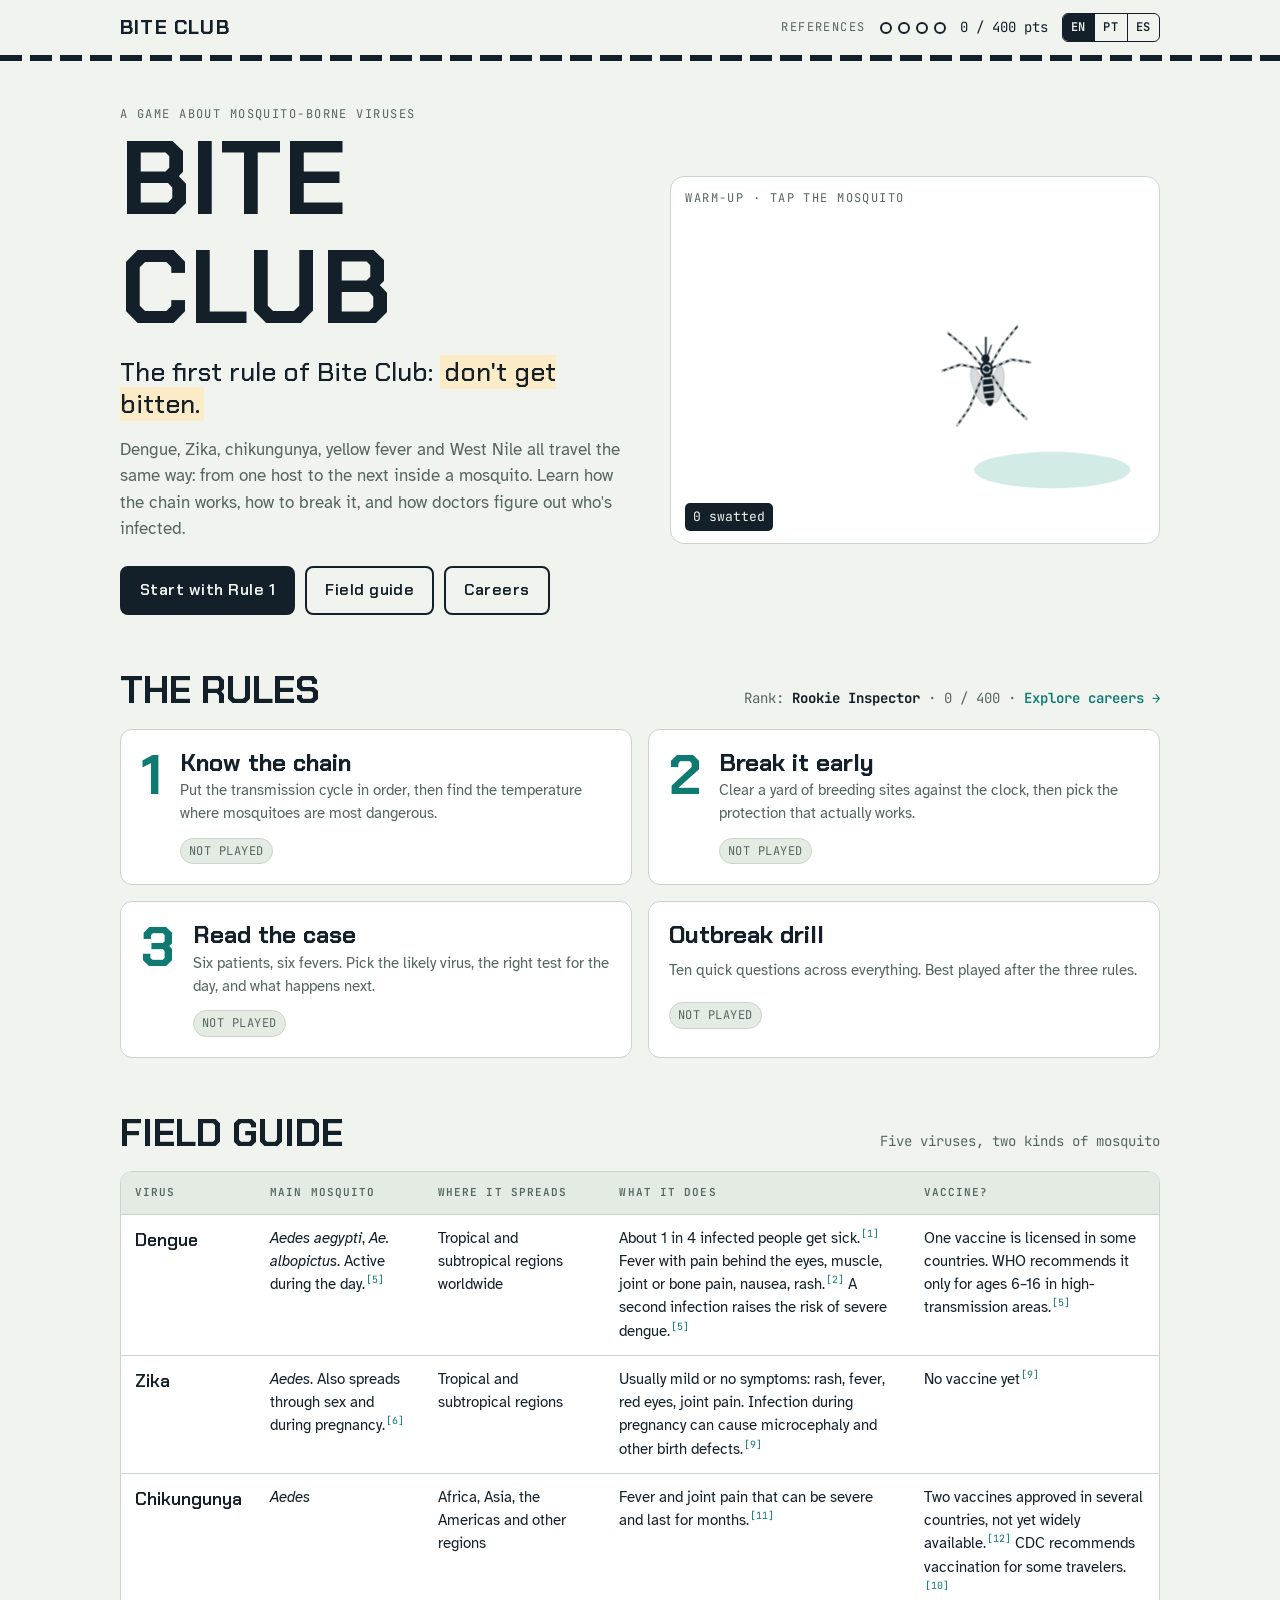
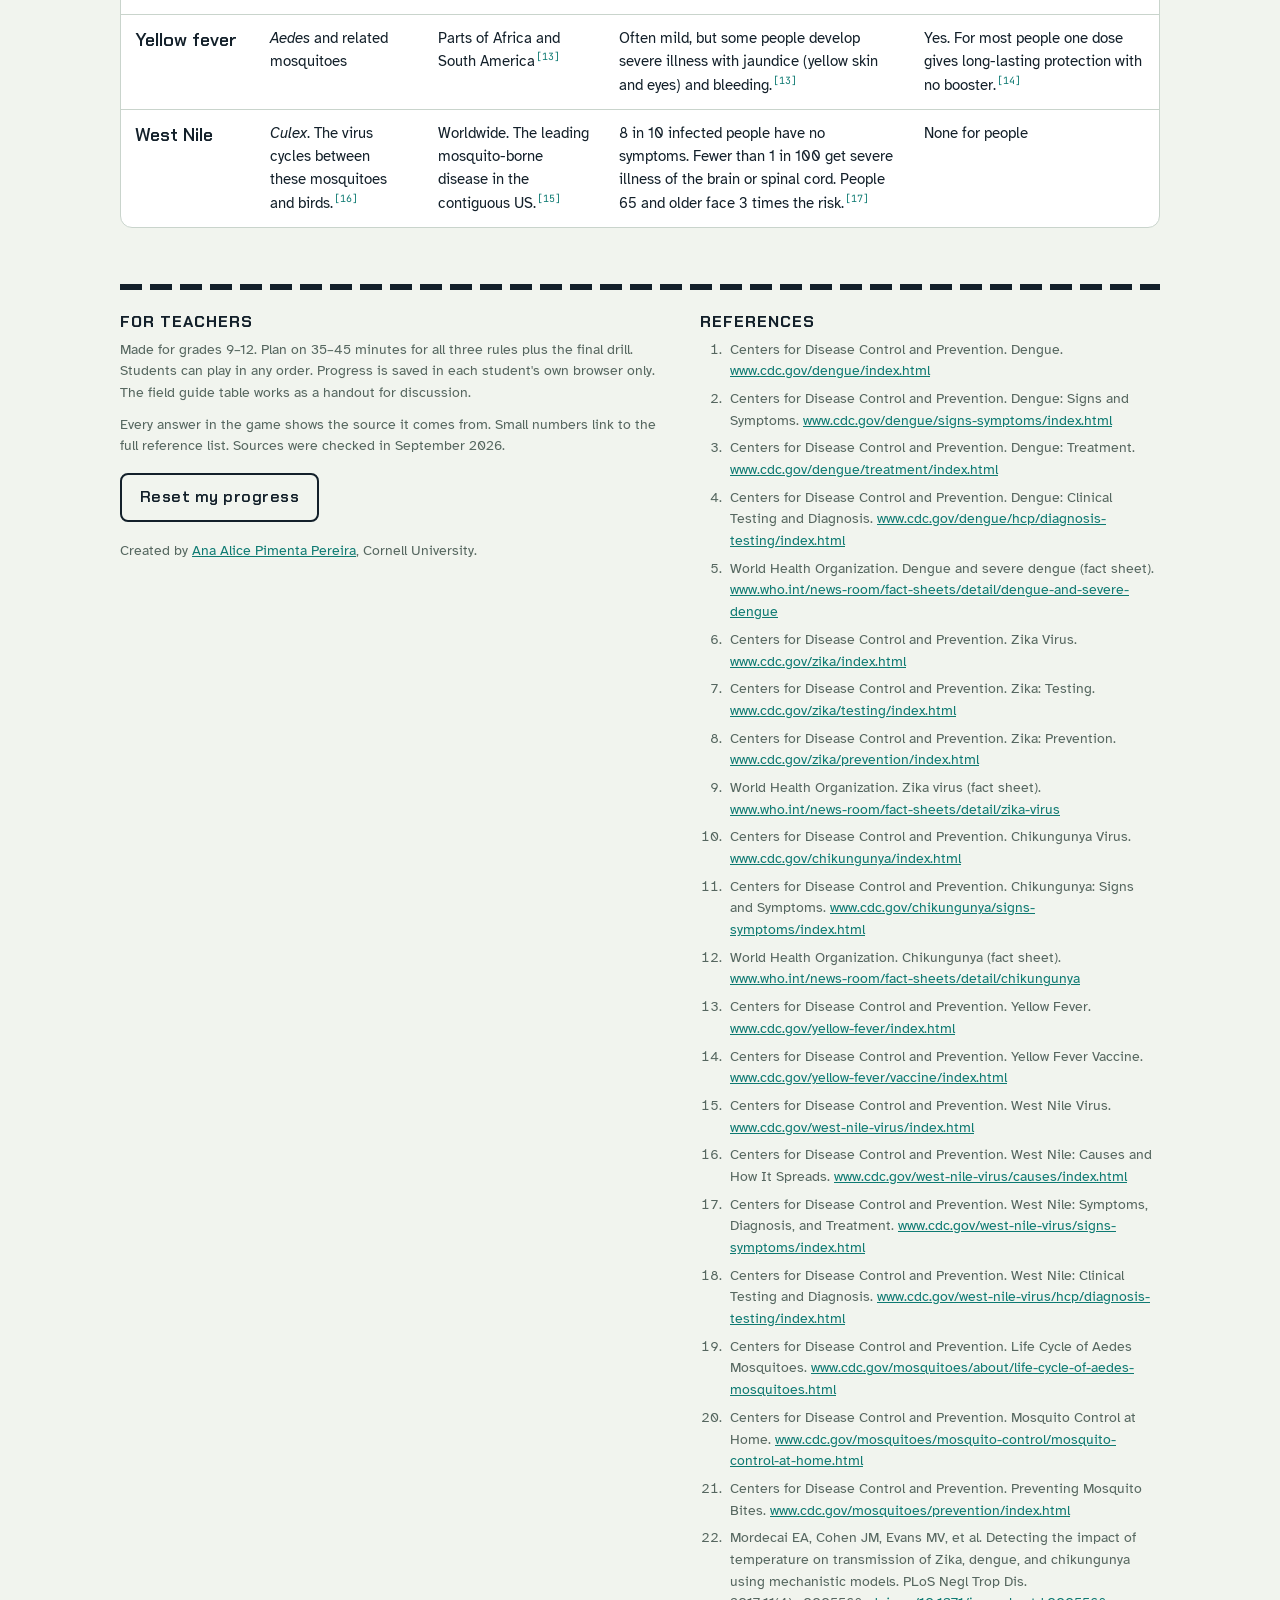
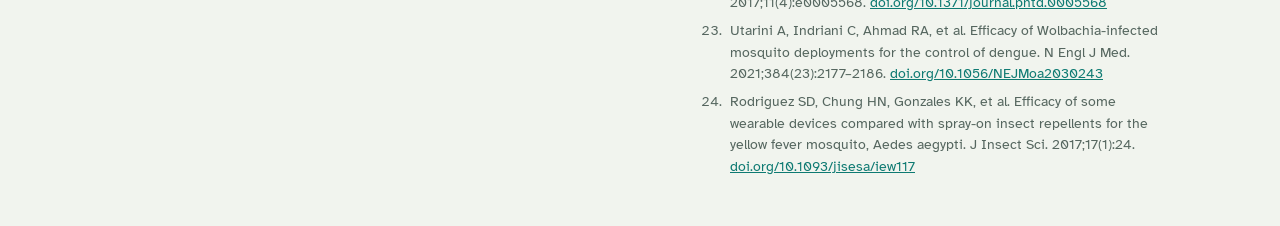
==== commit 44d3e530: "Add a Careers page linked from the player's rank The four ranks now map to stages of a research care" ====
--- a/bite-club/index.html
+++ b/bite-club/index.html
@@ -273,6 +273,27 @@
 .refs li{padding-left:4px;scroll-margin-top:90px}
 .refs li:target{background:var(--amber-soft);border-radius:4px}
 .refs a{word-break:break-word}
+/* careers */
+.rank a{color:var(--water);font-weight:600;text-decoration:none;white-space:nowrap}
+.rank a:hover{text-decoration:underline}
+.path{list-style:none;margin:0;padding:0;display:grid;grid-template-columns:repeat(4,1fr);gap:12px}
+@media (max-width:860px){.path{grid-template-columns:repeat(2,1fr)}}
+@media (max-width:480px){.path{grid-template-columns:1fr}}
+.stage{display:grid;gap:6px;align-content:start;padding:16px;border:1px solid var(--line);border-radius:12px;background:var(--surface-2)}
+.stage.here{border:2px solid var(--water);background:var(--water-soft)}
+.stage .when{font-family:var(--f-mono);font-size:11px;letter-spacing:.08em;text-transform:uppercase;color:var(--muted)}
+.stage .rn{font-family:var(--f-display);font-weight:700;font-size:21px;line-height:1.1}
+.stage .range{font-family:var(--f-mono);font-size:12px;color:var(--water);font-variant-numeric:tabular-nums}
+.stage p{font-size:15px;line-height:1.45}
+.stage .chip{justify-self:start}
+.careers{display:grid;grid-template-columns:repeat(2,1fr);gap:14px;margin-bottom:16px}
+@media (max-width:700px){.careers{grid-template-columns:1fr}}
+.career{display:grid;gap:8px;align-content:start;padding:18px 20px;border:1px solid var(--line);border-radius:12px;background:var(--surface)}
+.career .chip{justify-self:start}
+.career h3{font-size:22px}
+.career p{font-size:15px;line-height:1.45}
+.career .train{color:var(--muted);font-size:14px}
+.career a{font-family:var(--f-mono);font-size:13px;color:var(--water)}
 footer{padding-block:28px 48px;color:var(--muted);font-size:14px}
 footer .cols{display:grid;grid-template-columns:1.2fr 1fr;gap:28px}
 @media (max-width:760px){footer .cols{grid-template-columns:1fr}}
@@ -312,6 +333,7 @@
         <div class="ctas">
           <button class="btn" type="button" data-go="cycle" data-i18n="h.start">Start with Rule 1</button>
           <a class="btn ghost" href="#guide" data-i18n="h.guideBtn">Field guide</a>
+          <button class="btn ghost" type="button" data-go="careers" data-i18n="h.careersBtn">Careers</button>
         </div>
       </div>
       <div class="swat" id="swat" data-i18n-aria="swat" role="img" aria-label="A mosquito flying around. Tap it to swat it and reveal a fact.">
@@ -476,6 +498,29 @@
     </div>
     <div id="dx-done"></div>
     <p class="note" data-i18n="d.note">These patients are made up for practice. If you or someone you know has a fever after mosquito bites or travel, see a doctor. This game is not medical advice.</p>
+  </div>
+</section>
+
+<!-- CAREERS -->
+<section id="view-careers" hidden>
+  <div class="wrap mission">
+    <button class="back" type="button" data-go="hub" data-i18n="back">← All rules</button>
+    <div class="mhead">
+      <p class="eyebrow" data-i18n="k.eyebrow">Beyond the game · Careers</p>
+      <h2 data-i18n="k.title">Break the chain for real</h2>
+      <p data-i18n="k.intro">Your Bite Club rank is a stage on a real research career path. The people who track, study and stop these viruses started where you are now.</p>
+    </div>
+    <div class="part">
+      <div class="part-head"><h3 data-i18n="k.pathTitle">Your path</h3><span class="pts" id="k-rank"></span></div>
+      <p class="sub" data-i18n="k.pathSub">The game’s four ranks match the stages of a research career.</p>
+      <ol class="path" id="k-path"></ol>
+    </div>
+    <div class="part">
+      <div class="part-head"><h3 data-i18n="k.cardsTitle">Careers in the chain</h3></div>
+      <p class="sub" data-i18n="k.cardsSub">Each of these jobs uses something you practiced in this game.</p>
+      <div class="careers" id="k-cards"></div>
+      <p class="note" data-i18n="k.note">Career details come from the US Bureau of Labor Statistics and professional societies. Training paths differ by country, so talk to a school counselor or a scientist near you.</p>
+    </div>
   </div>
 </section>
 
@@ -565,7 +610,9 @@
   question:'Question {i} of {n}', streak:'Streak {n}', inARow:'{n} in a row!', seeScore:'See my score', drillComplete:'Drill complete',
   finalSummary:'Longest streak: {b}. Your total across all rules is <b>{t} / 400</b>, which earns the rank <b>{rank}</b>.',
   skipped:' Play the rules you skipped to raise it.', playDrillAgain:'Play the drill again', backAll:'Back to all rules',
-  resetBtn:'Reset my progress', resetConfirm:'Click again to erase all scores', resetDone:'Progress reset.'
+  resetBtn:'Reset my progress', resetConfirm:'Click again to erase all scores', resetDone:'Progress reset.',
+  careersLink:'Explore careers →', exploreCareers:'Explore careers', youAreHere:'You are here', stage:'Stage {n}',
+  ptsRange:'{a}–{b} pts', learnMore:'Learn more', trainLabel:'Training: '
 };
 window.__t = function(key, vars){ return t(key, vars); };
 function t(key, vars){
@@ -675,7 +722,7 @@
   MISSIONS.forEach(m => { const p = el('span', 'pip' + (S.done[m] ? ' on' : '')); p.title = m; pips.append(p); });
   pips.setAttribute('aria-label', t('pipsLabel', {n:MISSIONS.filter(m => S.done[m]).length}));
   $('#total').textContent = t('totalPts', {n:total()});
-  $('#rankLine').innerHTML = t('rankLine', {rank:rankName(total()), n:total()});
+  $('#rankLine').innerHTML = t('rankLine', {rank:rankName(total()), n:total()}) + ' · <a href="#careers" data-go="careers">' + t('careersLink') + '</a>';
 }
 
 const RULE_CARDS = merge([
@@ -694,12 +741,38 @@
   });
 }
 
+
+/* ---------- careers ---------- */
+const STAGES = merge([
+  {r:'rank1', a:0, b:149, when:'In high school', text:'Take biology, chemistry and math. Enter science fairs, join a science club, or ask your local health department about tours and volunteering.'},
+  {r:'rank2', a:150, b:249, when:'In college', text:'Study biology, microbiology, entomology, chemistry or public health. Look for summer research jobs, including field work trapping mosquitoes.'},
+  {r:'rank3', a:250, b:339, when:'Early career', text:'Work as a lab or field technician, a public health worker or a research assistant. Many people earn a master’s degree at this stage, the typical entry level for epidemiologists in the US.'},
+  {r:'rank4', a:340, b:400, when:'Leading research', text:'Run your own studies as a scientist with a Ph.D., M.D. or D.V.M. Some programs combine two degrees, such as a D.V.M. and a Ph.D.'}
+], TR.stages);
+const CAREERS = merge([
+  {t:'Virologist', tag:'Rule 1 · The cycle', d:'Studies how viruses are built, how they multiply and how they cause disease, including how they move through mosquitoes.', train:'A bachelor’s degree to start in a lab. People who lead research usually have a Ph.D.', org:'US Bureau of Labor Statistics', url:'https://www.bls.gov/ooh/life-physical-and-social-science/microbiologists.htm'},
+  {t:'Medical entomologist', tag:'Rules 1 and 2', d:'Studies the insects that spread disease: where mosquitoes breed, which species carry which viruses, and how temperature affects them.', train:'A degree in biology or entomology, often followed by graduate school.', org:'Entomological Society of America', url:'https://www.entsoc.org/resources/students/entomology-programs'},
+  {t:'Mosquito control specialist', tag:'Rule 2 · Prevention', d:'Finds and removes breeding sites, traps mosquitoes and tests them for viruses, and runs local control programs.', train:'Many people start as field technicians and move up to supervising programs.', org:'American Mosquito Control Association', url:'https://members.mosquito.org/career-center'},
+  {t:'Epidemiologist', tag:'Rules 2 and 3', d:'Investigates patterns and causes of disease: where outbreaks start, who gets sick, and what stops the spread.', train:'Usually a master’s degree, often in public health.', org:'US Bureau of Labor Statistics', url:'https://www.bls.gov/ooh/life-physical-and-social-science/epidemiologists.htm'},
+  {t:'Clinical laboratory scientist', tag:'Rule 3 · Diagnosis', d:'Runs the tests that diagnose infections, like RT-PCR, NS1 and IgM tests.', train:'A bachelor’s degree.', org:'US Bureau of Labor Statistics', url:'https://www.bls.gov/ooh/healthcare/clinical-laboratory-technologists-and-technicians.htm'},
+  {t:'Medical scientist', tag:'All rules', d:'Does research to improve human health, such as developing vaccines or testing new ways to control mosquitoes.', train:'Usually a Ph.D., a medical degree, or both.', org:'US Bureau of Labor Statistics', url:'https://www.bls.gov/ooh/life-physical-and-social-science/medical-scientists.htm'},
+  {t:'Veterinarian', tag:'One Health', d:'Cares for animal health and protects public health. West Nile, for example, circulates in birds and also infects horses.', train:'A Doctor of Veterinary Medicine (D.V.M.) degree.', org:'US Bureau of Labor Statistics', url:'https://www.bls.gov/ooh/healthcare/veterinarians.htm'},
+  {t:'Health educator', tag:'Rule 2 · Prevention', d:'Teaches communities how to protect themselves, like the lessons in this game.', train:'At least a bachelor’s degree, often in health education or health promotion.', org:'US Bureau of Labor Statistics', url:'https://www.bls.gov/ooh/community-and-social-service/health-educators.htm'}
+], TR.careers);
+function renderCareers(){
+  const tot = total(), cur = tot >= 340 ? 3 : tot >= 250 ? 2 : tot >= 150 ? 1 : 0;
+  $('#k-rank').innerHTML = t('rankLine', {rank:rankName(tot), n:tot});
+  $('#k-path').innerHTML = STAGES.map((s, i) => '<li class="stage' + (i === cur ? ' here" aria-current="step' : '') + '"><span class="when">' + t('stage', {n:i + 1}) + ' · ' + s.when + '</span><span class="rn">' + t(s.r) + '</span><span class="range">' + t('ptsRange', {a:s.a, b:s.b}) + '</span><p>' + s.text + '</p>' + (i === cur ? '<span class="chip done">' + t('youAreHere') + '</span>' : '') + '</li>').join('');
+  $('#k-cards').innerHTML = CAREERS.map(c => '<article class="career"><span class="chip">' + c.tag + '</span><h3>' + c.t + '</h3><p>' + c.d + '</p><p class="train"><b>' + t('trainLabel') + '</b>' + c.train + '</p><a href="' + c.url + '" target="_blank" rel="noopener">' + t('learnMore') + ' · ' + c.org + ' ↗</a></article>').join('');
+}
+
 /* ---------- navigation ---------- */
-const VIEWS = ['hub', 'cycle', 'prevent', 'diagnose', 'final'];
+const VIEWS = ['hub', 'cycle', 'prevent', 'diagnose', 'final', 'careers'];
 const inited = {};
 function go(v){
   if (!VIEWS.includes(v)) v = 'hub';
   VIEWS.forEach(x => { $('#view-' + x).hidden = x !== v; });
+  if (v === 'careers') renderCareers();
   if (!inited[v]) { inited[v] = true; ({cycle:initCycle, prevent:initPrevent, diagnose:initDx, final:initFinal})[v]?.(); }
   try { history.replaceState(null, '', v === 'hub' ? location.pathname + location.search : '#' + v); } catch(e) {}
   window.scrollTo(0, 0);
@@ -1355,8 +1428,9 @@
     const r = el('div', 'row');
     const again = el('button', 'btn', t('playDrillAgain')); again.type = 'button';
     again.addEventListener('click', initFinal);
+    const car = el('button', 'btn ghost', t('exploreCareers')); car.type = 'button'; car.dataset.go = 'careers';
     const home = el('button', 'btn ghost', t('backAll')); home.type = 'button'; home.dataset.go = 'hub';
-    r.append(again, home); host.append(r);
+    r.append(again, car, home); host.append(r);
   }
   show();
 }
@@ -1376,7 +1450,7 @@
 $('#yd-time').textContent = fmt(40, 1) + ' s';
 $('#reset').textContent = t('resetBtn');
 const h = (location.hash || '').replace('#', '');
-if (['cycle', 'prevent', 'diagnose', 'final'].includes(h)) go(h);
+if (['cycle', 'prevent', 'diagnose', 'final', 'careers'].includes(h)) go(h);
 })();
 </script>
 
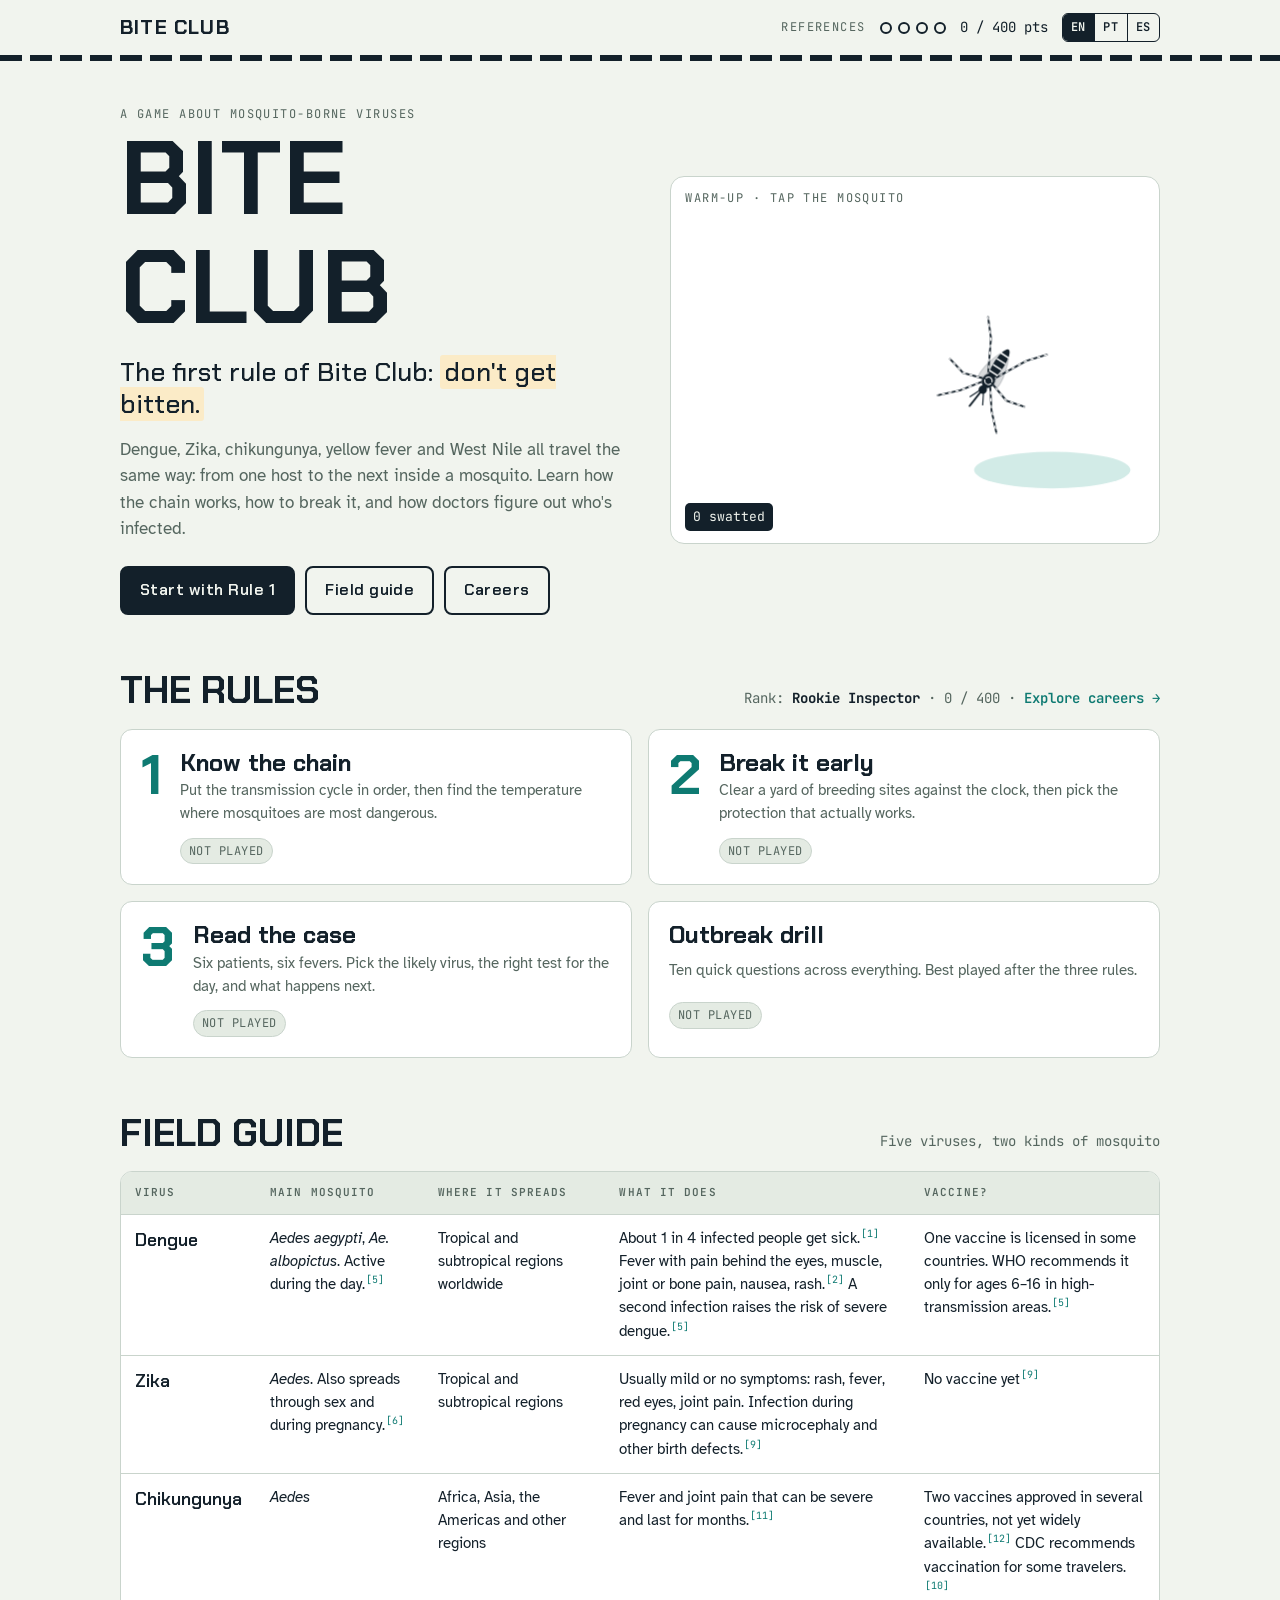
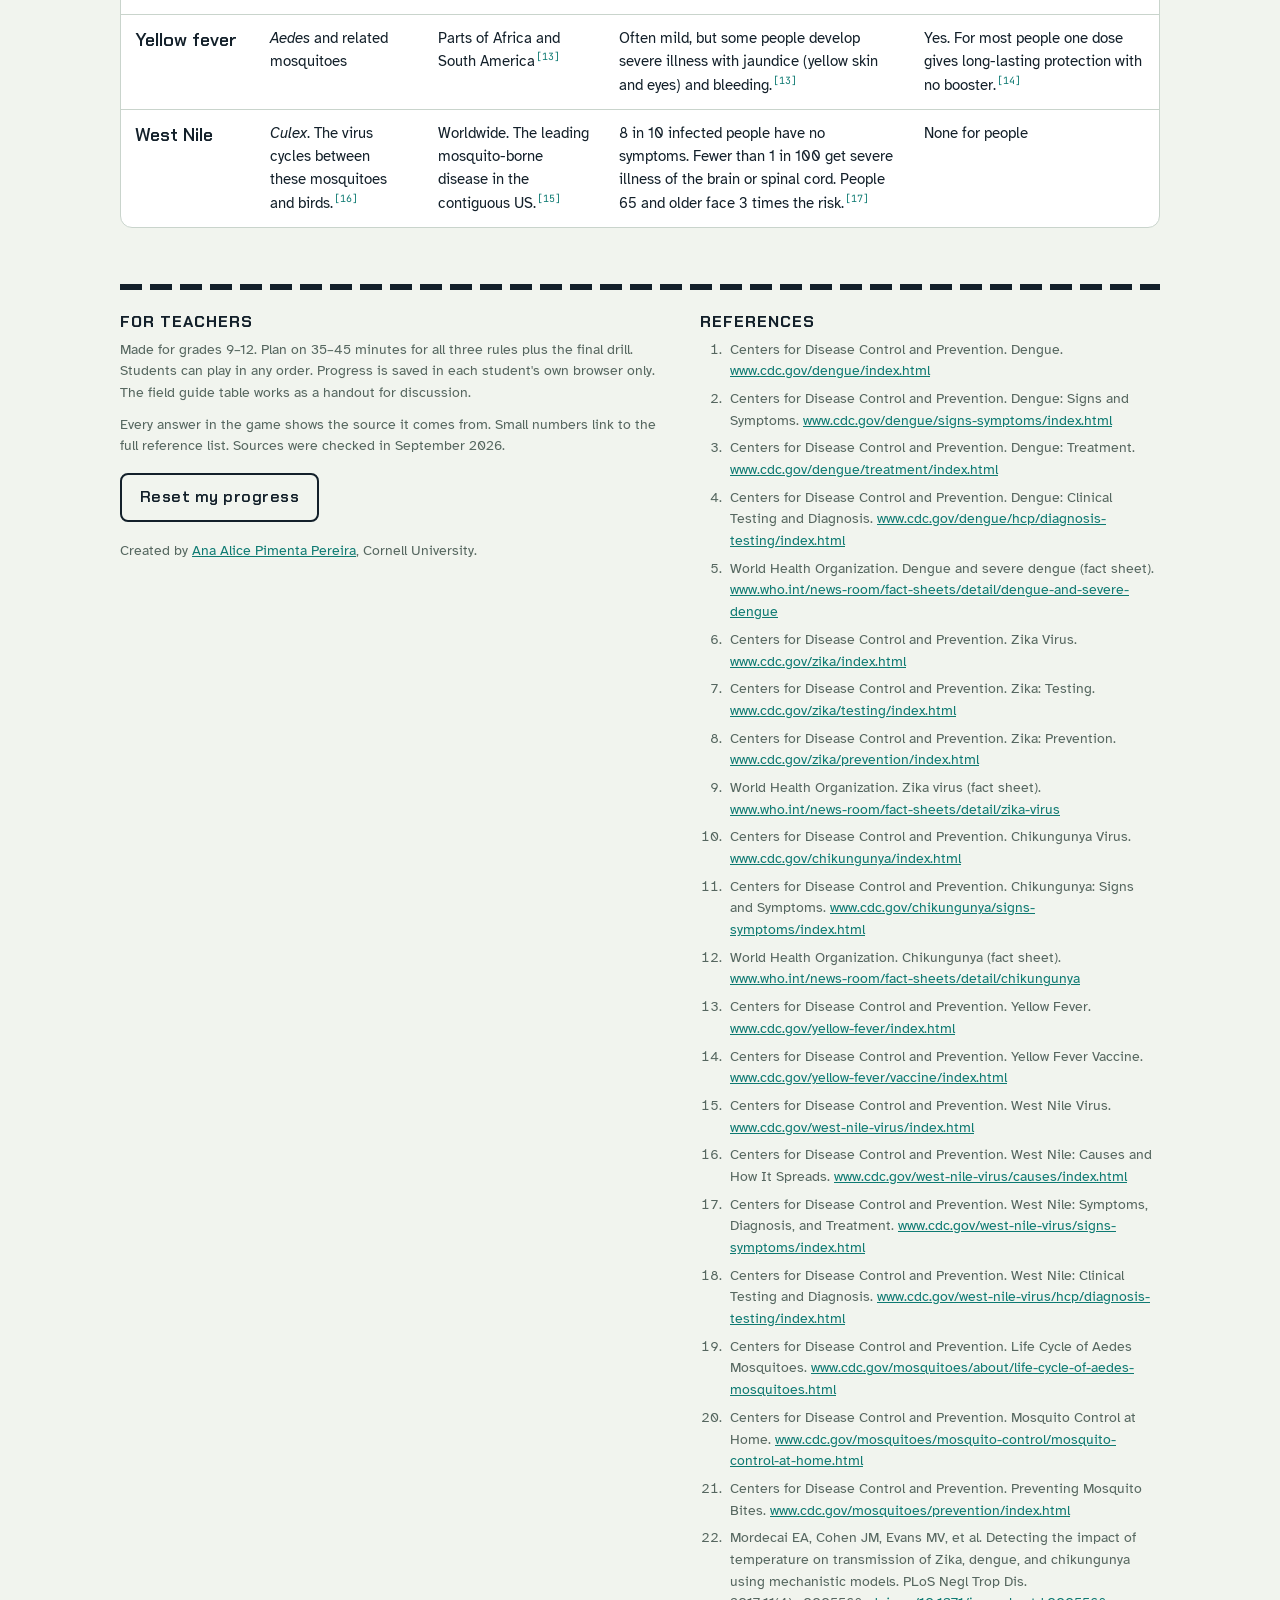
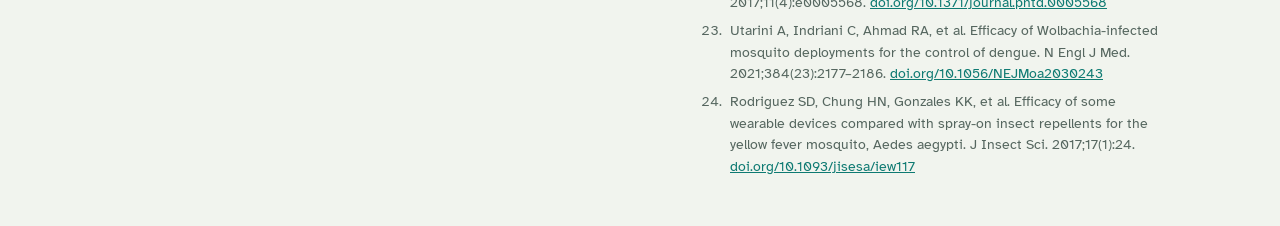
==== commit 287f6479: "Version the translation files so browsers load updates right away Co-Authored-By: Claude Opus 5.5 <n" ====
--- a/bite-club/index.html
+++ b/bite-club/index.html
@@ -558,8 +558,8 @@
 </footer>
 <div id="toast" role="status" aria-live="polite"></div>
 
-<script src="lang-pt.js"></script>
-<script src="lang-es.js"></script>
+<script src="lang-pt.js?v=2026-09-27b"></script>
+<script src="lang-es.js?v=2026-09-27b"></script>
 <script>
 (function(){
 "use strict";
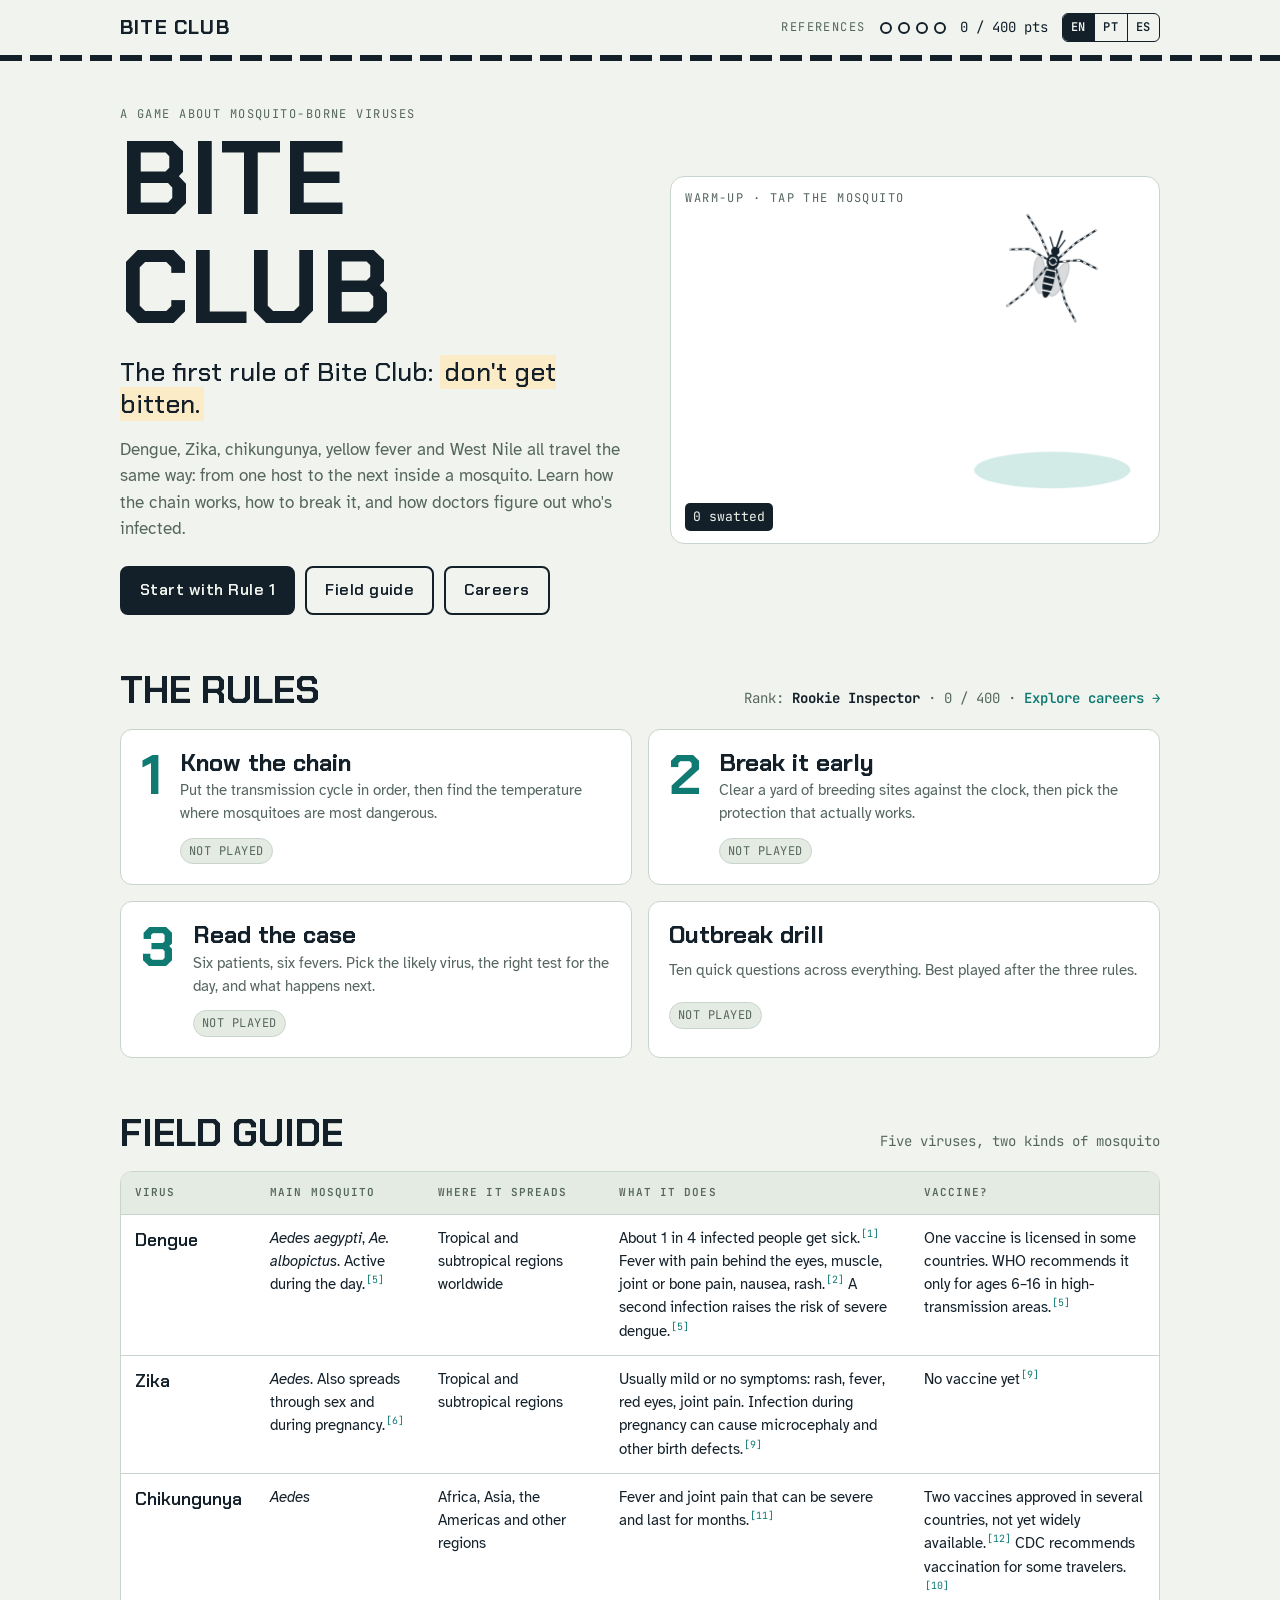
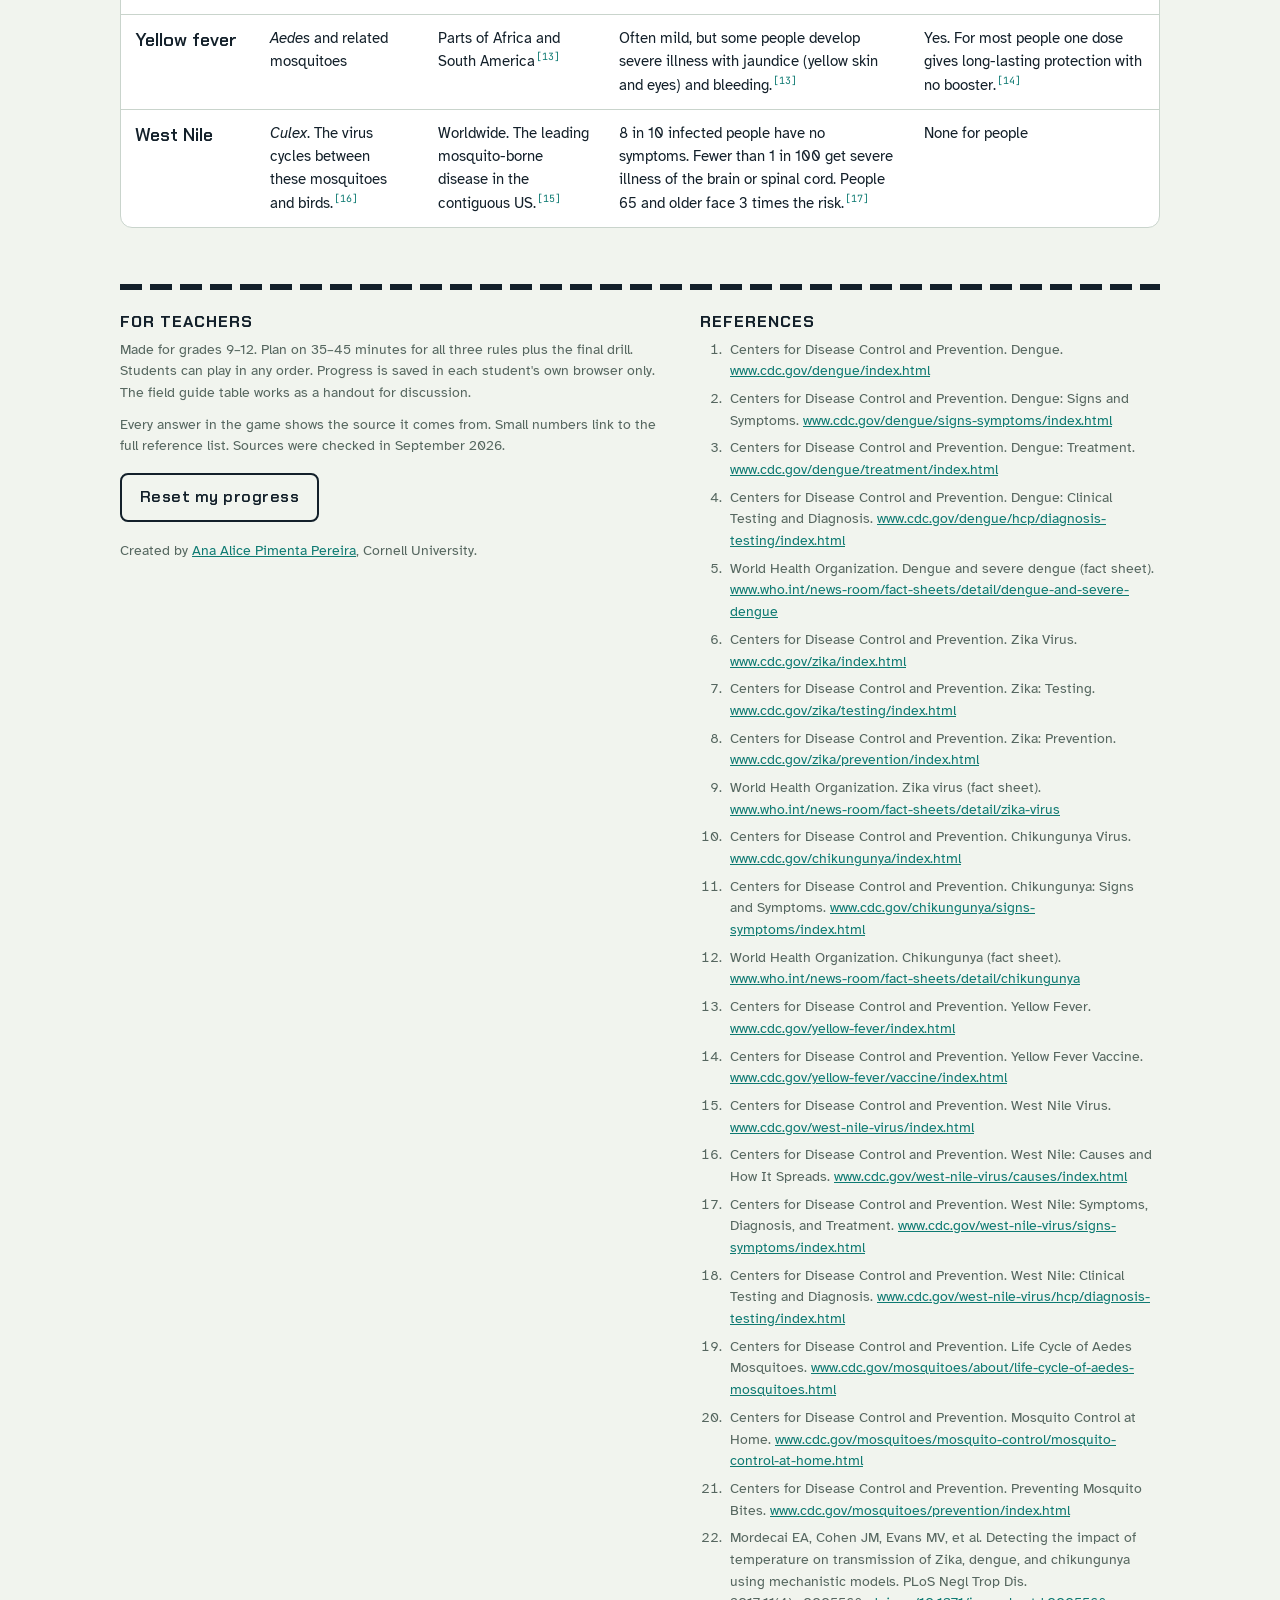
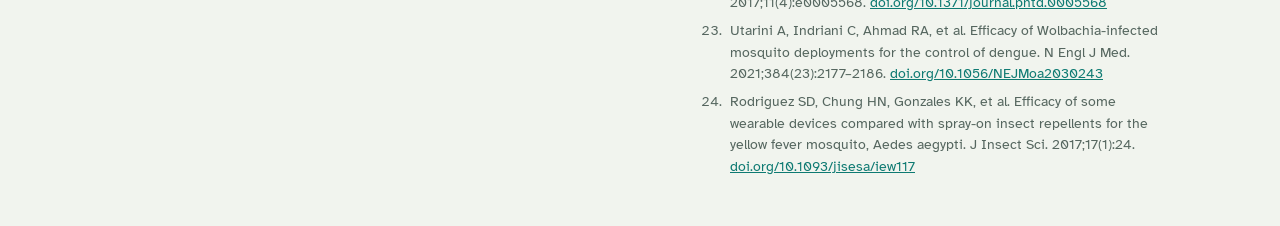
==== commit a25df3cb: "Show temperatures in Fahrenheit in the English version The temperature lab, its chart and feedback, " ====
--- a/bite-club/index.html
+++ b/bite-club/index.html
@@ -410,12 +410,12 @@
       <p class="sub" data-i18n="c.cSub">An infected mosquito is only dangerous if it lives long enough to finish the extrinsic incubation period. Warmth speeds up the virus but also wears out the mosquito. Slide the temperature and find where an infected mosquito is most likely to become infectious. Then lock it in to reveal the full curve.</p>
       <div class="lab">
         <div class="slider-row">
-          <label for="temp">18 °C</label>
+          <label for="temp" id="t-min">64 °F</label>
           <input type="range" id="temp" min="18" max="36" step="0.5" value="22">
-          <label for="temp">36 °C</label>
+          <label for="temp" id="t-max">97 °F</label>
         </div>
         <div class="stats">
-          <div class="stat"><div class="k" data-i18n="c.statTemp">Temperature</div><div class="val" id="t-val">22.0 °C</div></div>
+          <div class="stat"><div class="k" data-i18n="c.statTemp">Temperature</div><div class="val" id="t-val">71.6 °F</div></div>
           <div class="stat"><div class="k" data-i18n="c.statEip">Extrinsic incubation period</div><div class="val" id="t-eip">–</div></div>
           <div class="stat"><div class="k" data-i18n="c.statLife">Average mosquito lifespan</div><div class="val" id="t-life">–</div></div>
         </div>
@@ -423,7 +423,7 @@
         <div class="svgbox"><svg id="t-svg" data-i18n-aria="tsvg" viewBox="0 0 600 250" role="img" aria-label="Chart of transmission chance by temperature"></svg></div>
         <div class="row"><button class="btn" type="button" id="t-lock" data-i18n="c.lock">Lock in this temperature</button></div>
         <div id="t-fb"></div>
-        <p class="note" data-i18n="c.note">This is a simplified teaching model for dengue in <i>Aedes aegypti</i>. Its shape follows real data: Mordecai et al. (2017) found that dengue, Zika and chikungunya spread between about 18 and 34 °C, with the most transmission between 26 and 29 °C. The exact numbers here are for illustration, not forecasting.</p>
+        <p class="note" data-i18n="c.note">This is a simplified teaching model for dengue in <i>Aedes aegypti</i>. Its shape follows real data: Mordecai et al. (2017) found that dengue, Zika and chikungunya spread between about 64 and 93 °F, with the most transmission between 79 and 84 °F. The exact numbers here are for illustration, not forecasting.</p>
         <p class="src" data-src="mordecai"></p>
       </div>
     </div>
@@ -589,8 +589,8 @@
   best:'Best {n} / 100', notPlayed:'Not played', step:'Step {n}',
   perfectChain:'Perfect chain. No mistakes.', chainDone1:'Chain complete with 1 wrong pick.', chainDoneN:'Chain complete with {n} wrong picks.',
   hint:'Hint: {h}', upTo:'up to <b>{n}</b> pts', ptsOf:'<b>{n}</b> / {max} pts',
-  tempAxis:'Temperature (°C)', lockReveal:'Lock in a temperature to reveal the full curve', peakReal:'peak in real data [{n}]', days:'{n} days',
-  tempFb:'<strong>You picked {t} °C.</strong> In this model risk peaks around 28 °C. Real-world data put the peak between 26 and 29 °C, and show almost no transmission below about 18 °C or above 34 °C. When it’s cool, the virus takes weeks to reach the saliva and most mosquitoes die first. When it’s very hot, the virus is fast but mosquitoes die within days. That’s why temperature shapes where and when these viruses spread.',
+  tempAxis:'Temperature (°F)', lockReveal:'Lock in a temperature to reveal the full curve', peakReal:'peak in real data [{n}]', days:'{n} days',
+  tempFb:'<strong>You picked {t} °F.</strong> In this model risk peaks around 82 °F. Real-world data put the peak between 79 and 84 °F, and show almost no transmission below about 64 °F or above 93 °F. When it’s cool, the virus takes weeks to reach the saliva and most mosquitoes die first. When it’s very hot, the virus is fast but mosquitoes die within days. That’s why temperature shapes where and when these viruses spread.',
   ruleComplete:'Rule complete', pointsOf:'{n} / 100 points', nextRule:'Next: {label} →',
   rule2label:'Rule 2: Break it early', rule3label:'Rule 3: Read the case', finalLabel:'Outbreak drill',
   tipped:'Tipped', safe:'Safe', missed:'Missed', yardCleared:'Yard cleared.', timesUp:'Time’s up.',
@@ -621,6 +621,9 @@
   if (vars) s = s.replace(/\{(\w+)\}/g, (m, k) => vars[k] != null ? vars[k] : m);
   return s;
 }
+const USE_F = LANG === 'en';
+const toF = c => c * 9 / 5 + 32;
+const tempStr = (c, d) => USE_F ? fmt(toF(c), d) + ' °F' : fmt(c, d) + ' °C';
 const fmt = (n, d) => { try { return Number(n).toLocaleString(LOCALE, { minimumFractionDigits:d, maximumFractionDigits:d }); } catch(e) { return Number(n).toFixed(d); } };
 // Lay translated text over the English data, keeping answers, sources and structure from the English version.
 function merge(base, over){
@@ -816,7 +819,7 @@
   ['Aedes females lay eggs on the inside walls of containers, just above the water line.', 'cdc-aedes'],
   ['Releasing mosquitoes carrying Wolbachia bacteria cut dengue cases by 77% in a trial in Yogyakarta, Indonesia.', 'utarini'],
   ['West Nile is the leading mosquito-borne disease in the contiguous United States.', 'cdc-wnv'],
-  ['Dengue, Zika and chikungunya spread between about 18 and 34 °C, with the most transmission between 26 and 29 °C.', 'mordecai'],
+  ['Dengue, Zika and chikungunya spread between about 64 and 93 °F, with the most transmission between 79 and 84 °F.', 'mordecai'],
   ['Only about 1 in 4 people infected with dengue get sick.', 'cdc-dengue'],
   ['In a lab test, a citronella candle had no effect on mosquitoes.', 'rodriguez']
 ];
@@ -984,7 +987,8 @@
   function draw(T){
     let g = '';
     for (let p = 0; p <= 0.5001; p += 0.1) g += '<line class="grid" x1="56" x2="576" y1="' + Y(p) + '" y2="' + Y(p) + '"/><text class="ax" x="48" y="' + (Y(p) + 4) + '" text-anchor="end">' + Math.round(p * 100) + '%</text>';
-    for (let t = 18; t <= 36; t += 2) g += '<text class="ax" x="' + X(t) + '" y="230" text-anchor="middle">' + t + '°</text>';
+    if (USE_F) { for (let f = 65; f <= 95; f += 5) g += '<text class="ax" x="' + X((f - 32) * 5 / 9) + '" y="230" text-anchor="middle">' + f + '°</text>'; }
+    else { for (let t = 18; t <= 36; t += 2) g += '<text class="ax" x="' + X(t) + '" y="230" text-anchor="middle">' + t + '°</text>'; }
     g += '<text class="axl" x="316" y="248" text-anchor="middle">' + window.__t('tempAxis') + '</text>';
     if (locked) {
       let pts = [];
@@ -1003,12 +1007,13 @@
   }
   function update(){
     const T = parseFloat(inp.value);
-    $('#t-val').textContent = fmt(T, 1) + ' °C';
+    $('#t-val').textContent = tempStr(T, 1);
     $('#t-eip').textContent = t('days', {n:fmt(eip(T), 1)});
     $('#t-life').textContent = t('days', {n:fmt(1 / (1 - surv(T)), 1)});
     $('#t-chance').textContent = fmt(chance(T) * 100, 1) + '%';
     draw(T);
   }
+  $('#t-min').textContent = tempStr(18, 0); $('#t-max').textContent = tempStr(36, 0);
   inp.addEventListener('input', update);
   $('#t-lock').addEventListener('click', () => {
     if (locked) return;
@@ -1019,7 +1024,7 @@
     $('#t-lock').disabled = true;
     const fb = $('#t-fb');
     fb.className = 'fb ' + (cy.c === 40 ? 'fb-good' : cy.c === 25 ? 'fb-info' : 'fb-bad');
-    fb.innerHTML = t('tempFb', {t:fmt(T, 1)}) + src('mordecai');
+    fb.innerHTML = t('tempFb', {t:fmt(USE_F ? toF(T) : T, 1)}) + src('mordecai');
     update(); checkCycleDone();
   });
   update();
@@ -1226,7 +1231,7 @@
 
 /* ---------- RULE 3: diagnose ---------- */
 const CASES = merge([
-  { who:'Maya, 16', id:'CASE 01', day:2, chart:[['Temp','39.6 °C'],['Day of fever','2'],['Travel','Back 5 days ago from the Caribbean, where arbovirus cases are confirmed']],
+  { who:'Maya, 16', id:'CASE 01', day:2, chart:[['Temp','103.3 °F'],['Day of fever','2'],['Travel','Back 5 days ago from the Caribbean, where arbovirus cases are confirmed']],
     story:'High fever, a pounding headache, pain behind her eyes, and aching muscles and bones. She feels nauseous.',
     qs:[
       {q:'Which virus is most likely?', src:'cdc-dengue-sx cdc-yf', opts:[
@@ -1245,7 +1250,7 @@
         {t:'Aspirin', why:'Aspirin can increase the risk of bleeding in dengue.'},
         {t:'Antibiotics', why:'Antibiotics don’t work on viruses.'}]}
     ]},
-  { who:'Maya, 16', id:'CASE 01 · FOLLOW-UP', day:5, chart:[['Temp','37.2 °C'],['Day of illness','5'],['Test result','NS1 positive: dengue']],
+  { who:'Maya, 16', id:'CASE 01 · FOLLOW-UP', day:5, chart:[['Temp','99.0 °F'],['Day of illness','5'],['Test result','NS1 positive: dengue']],
     story:'Her fever went away yesterday and she thought she was getting better. Today she has strong belly pain, has vomited four times since morning, and her gums bleed when she brushes.',
     qs:[
       {q:'What should happen now?', src:'cdc-dengue-sx who-dengue', opts:[
@@ -1259,7 +1264,7 @@
         {t:'It’s the only day a test works', why:'Different tests work at different times. See the lab cheat sheet.'},
         {t:'It isn’t important, the illness is over', why:'Warning signs usually begin in the 24 to 48 hours after the fever goes away.'}]}
     ]},
-  { who:'Jordan, 17', id:'CASE 02', day:10, chart:[['Temp','36.9 °C'],['Day since fever began','10'],['Travel','Back 2 weeks ago from South America, where arbovirus cases are confirmed']],
+  { who:'Jordan, 17', id:'CASE 02', day:10, chart:[['Temp','98.4 °F'],['Day since fever began','10'],['Travel','Back 2 weeks ago from South America, where arbovirus cases are confirmed']],
     story:'Had a fever, rash and joint pain last week. Feels fine now. The doctor wants to know what infection it was.',
     qs:[
       {q:'It’s day 10. What’s the best test?', src:'cdc-dengue-dx', opts:[
@@ -1273,7 +1278,7 @@
         {t:'The lab made a mistake', why:'This is a known limitation of antibody tests, not an error.'},
         {t:'RT-PCR and NS1 tests have the same problem', why:'CDC notes that RT-PCR and NS1 tests do not cross-react with other flaviviruses. The problem is with antibody tests.'}]}
     ]},
-  { who:'Ms. Alvarez, 27', id:'CASE 03', day:3, chart:[['Temp','37.9 °C'],['Pregnant','20 weeks'],['Travel','Back 3 days ago from an area with confirmed arbovirus cases, including Zika']],
+  { who:'Ms. Alvarez, 27', id:'CASE 03', day:3, chart:[['Temp','100.2 °F'],['Pregnant','20 weeks'],['Travel','Back 3 days ago from an area with confirmed arbovirus cases, including Zika']],
     story:'Mild rash, red itchy eyes and achy joints. She feels only a little sick.',
     qs:[
       {q:'Her symptoms are mild. Why is testing still important?', src:'who-zika', opts:[
@@ -1287,7 +1292,7 @@
         {t:'Only after the rash is completely gone', why:'Testing works best while she still has symptoms.'},
         {t:'Wait until the baby is born', why:'Testing now allows monitoring during the pregnancy.'}]}
     ]},
-  { who:'Mr. Okafor, 68', id:'CASE 04', day:4, chart:[['Temp','39.1 °C'],['Season','Late summer'],['Travel','None']],
+  { who:'Mr. Okafor, 68', id:'CASE 04', day:4, chart:[['Temp','102.4 °F'],['Season','Late summer'],['Travel','None']],
     story:'Gardens every evening. Fever, very bad headache, stiff neck, and today he seems confused.',
     qs:[
       {q:'Which virus is most likely?', src:'cdc-wnv-cause cdc-wnv-sx who-zika', opts:[
@@ -1306,7 +1311,7 @@
         {t:'Only if he gets bitten at night', why:'Time of day doesn’t matter. People don’t carry enough virus to infect mosquitoes.'},
         {t:'Yes, but only for one day', why:'People don’t infect mosquitoes with West Nile at any point.'}]}
     ]},
-  { who:'Kai, 15', id:'CASE 05', day:3, chart:[['Temp','39.4 °C'],['Day of fever','3'],['Travel','Back 1 week ago from South Asia, where arbovirus cases are confirmed']],
+  { who:'Kai, 15', id:'CASE 05', day:3, chart:[['Temp','102.9 °F'],['Day of fever','3'],['Travel','Back 1 week ago from South Asia, where arbovirus cases are confirmed']],
     story:'Fever with joint pain so bad in both wrists and ankles that Kai can’t open a water bottle.',
     qs:[
       {q:'Which virus is most likely?', src:'cdc-chik-sx who-chik', opts:[
@@ -1392,7 +1397,7 @@
   {q:'When are the mosquitoes that spread dengue most active?', src:'who-dengue', opts:[{t:'During the day',ok:true},{t:'Only at midnight'},{t:'Only in winter'},{t:'Only indoors at night'}], explain:'That’s why protection during the day matters for dengue.'},
   {q:'How long can Aedes eggs survive without water?', src:'cdc-aedes', opts:[{t:'Up to about 8 months',ok:true},{t:'A few hours'},{t:'One day'},{t:'They can’t survive dry'}], explain:'That’s why you scrub containers, not just empty them.'},
   {q:'What is the extrinsic incubation period?', src:'cdc-wnv-cause mordecai', opts:[{t:'The time it takes before an infected mosquito can pass the virus on',ok:true},{t:'The time before a person gets symptoms'},{t:'How long a mosquito lives'},{t:'How long eggs take to hatch'}], explain:'The time before a person gets symptoms is the intrinsic incubation period.'},
-  {q:'Across dengue, Zika and chikungunya, transmission is highest at about…', src:'mordecai', opts:[{t:'26–29 °C',ok:true},{t:'10–15 °C'},{t:'35–40 °C'},{t:'Temperature doesn’t matter'}], explain:'Transmission happens between about 18 and 34 °C.'},
+  {q:'Across dengue, Zika and chikungunya, transmission is highest at about…', src:'mordecai', opts:[{t:'79–84 °F',ok:true},{t:'50–59 °F'},{t:'95–104 °F'},{t:'Temperature doesn’t matter'}], explain:'Transmission happens between about 64 and 93 °F.'},
   {q:'Why can’t people pass West Nile back to mosquitoes?', src:'cdc-wnv-cause', opts:[{t:'Too little virus gets into their blood',ok:true},{t:'Mosquitoes don’t bite people'},{t:'The virus dies at body temperature'},{t:'People are always vaccinated'}], explain:'Birds are the hosts that keep the cycle going.'},
   {q:'Day 2 of fever after a trip to a dengue area. Which tests fit best?', src:'cdc-dengue-dx', opts:[{t:'RT-PCR or NS1, plus an IgM test',ok:true},{t:'IgM antibody test only'},{t:'A strep test'},{t:'No test until day 30'}], explain:'Early on, look for the virus. After day 7, IgM is the main test.'},
   {q:'Which pain reliever should be used when dengue is possible?', src:'cdc-dengue-tx', opts:[{t:'Acetaminophen',ok:true},{t:'Aspirin'},{t:'Ibuprofen'},{t:'Any of them'}], explain:'Aspirin and ibuprofen can increase bleeding risk.'},
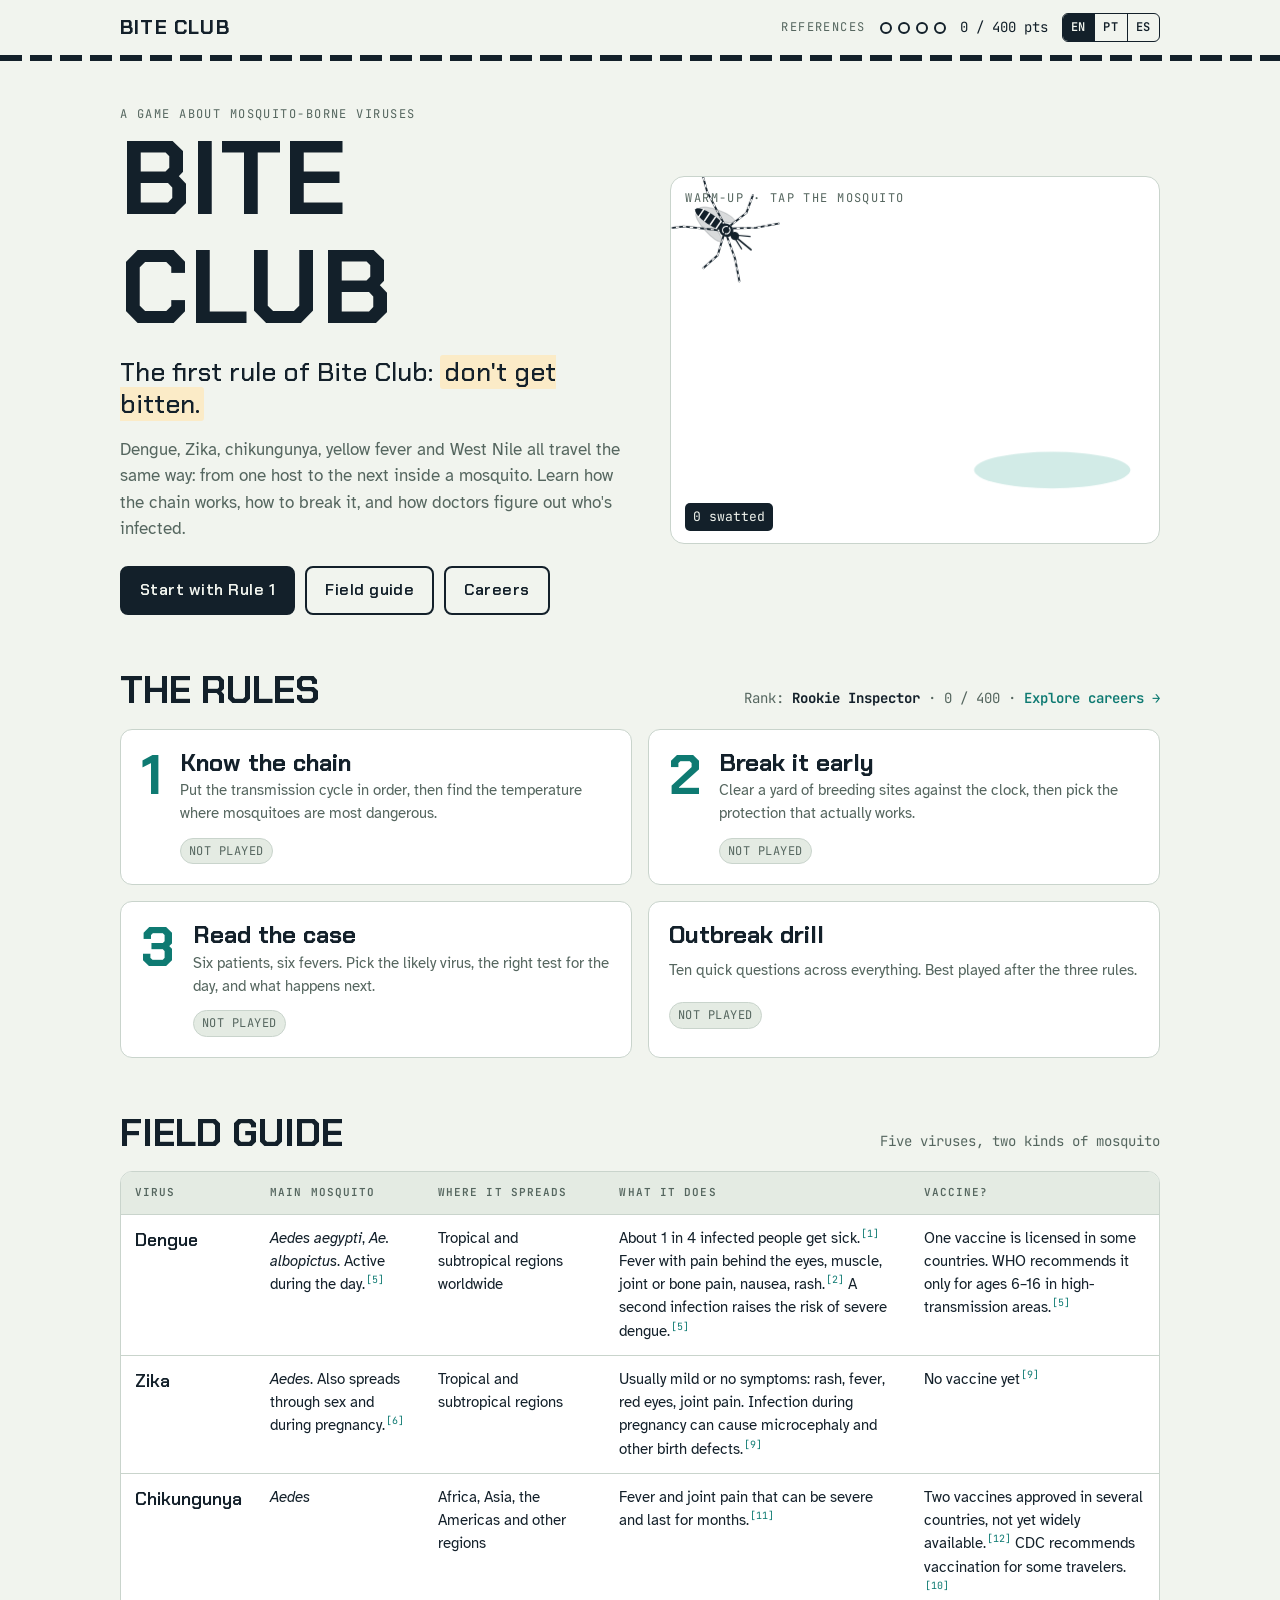
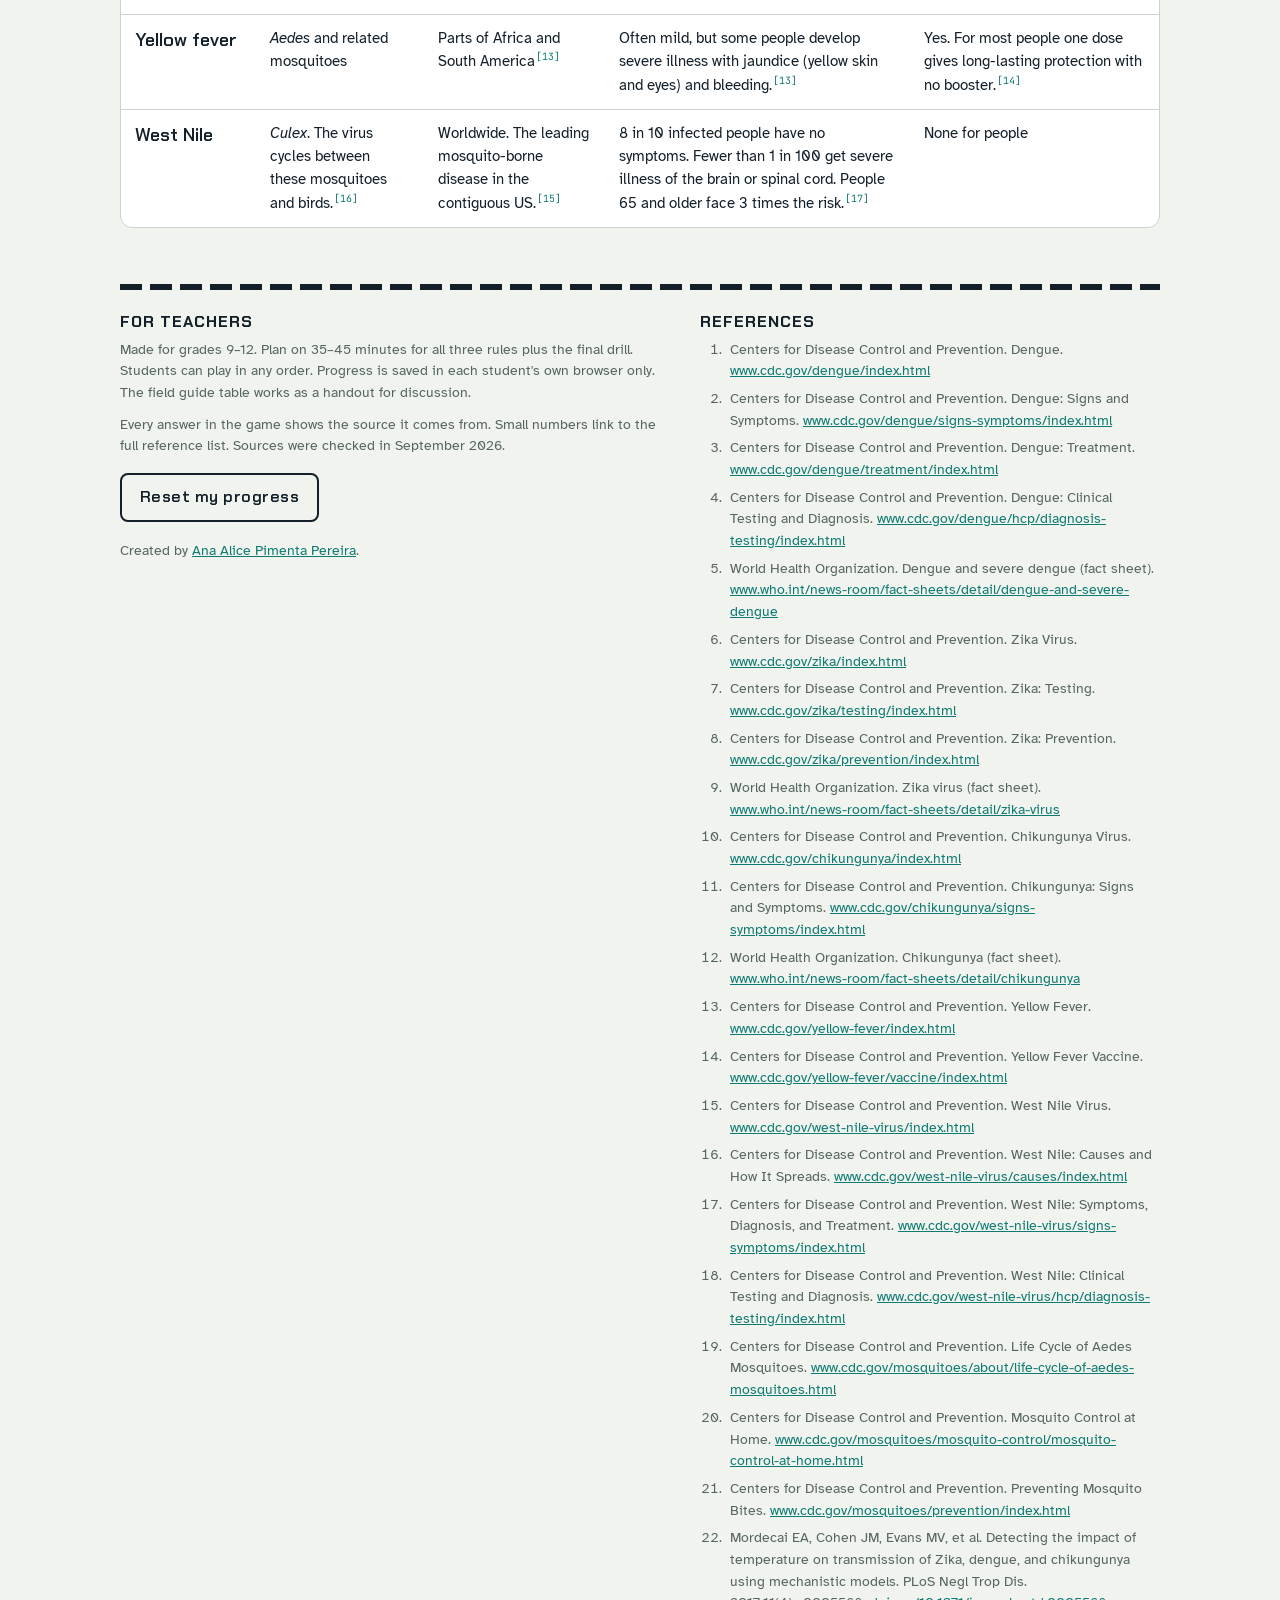
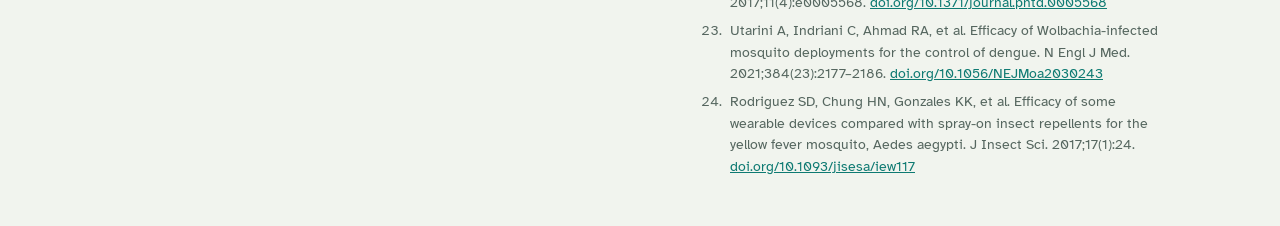
==== commit 1f90a4fd: "Remove Cornell from the game's credit line Co-Authored-By: Claude Opus 5.5 <noreply@anthropic.com>" ====
--- a/bite-club/index.html
+++ b/bite-club/index.html
@@ -547,7 +547,7 @@
         <p data-i18n="ft.p1">Made for grades 9–12. Plan on 35–45 minutes for all three rules plus the final drill. Students can play in any order. Progress is saved in each student's own browser only. The field guide table works as a handout for discussion.</p>
         <p style="margin-top:10px" data-i18n="ft.p2">Every answer in the game shows the source it comes from. Small numbers link to the full reference list. Sources were checked in September 2026.</p>
         <div class="row"><button class="btn ghost" type="button" id="reset">Reset my progress</button></div>
-        <p style="margin-top:18px" data-i18n="ft.credit">Created by <a href="/">Ana Alice Pimenta Pereira</a>, Cornell University.</p>
+        <p style="margin-top:18px" data-i18n="ft.credit">Created by <a href="/">Ana Alice Pimenta Pereira</a>.</p>
       </div>
       <div id="refs">
         <h3 data-i18n="refsTitle">References</h3>
@@ -558,8 +558,8 @@
 </footer>
 <div id="toast" role="status" aria-live="polite"></div>
 
-<script src="lang-pt.js?v=2026-09-27b"></script>
-<script src="lang-es.js?v=2026-09-27b"></script>
+<script src="lang-pt.js?v=2026-09-27c"></script>
+<script src="lang-es.js?v=2026-09-27c"></script>
 <script>
 (function(){
 "use strict";
